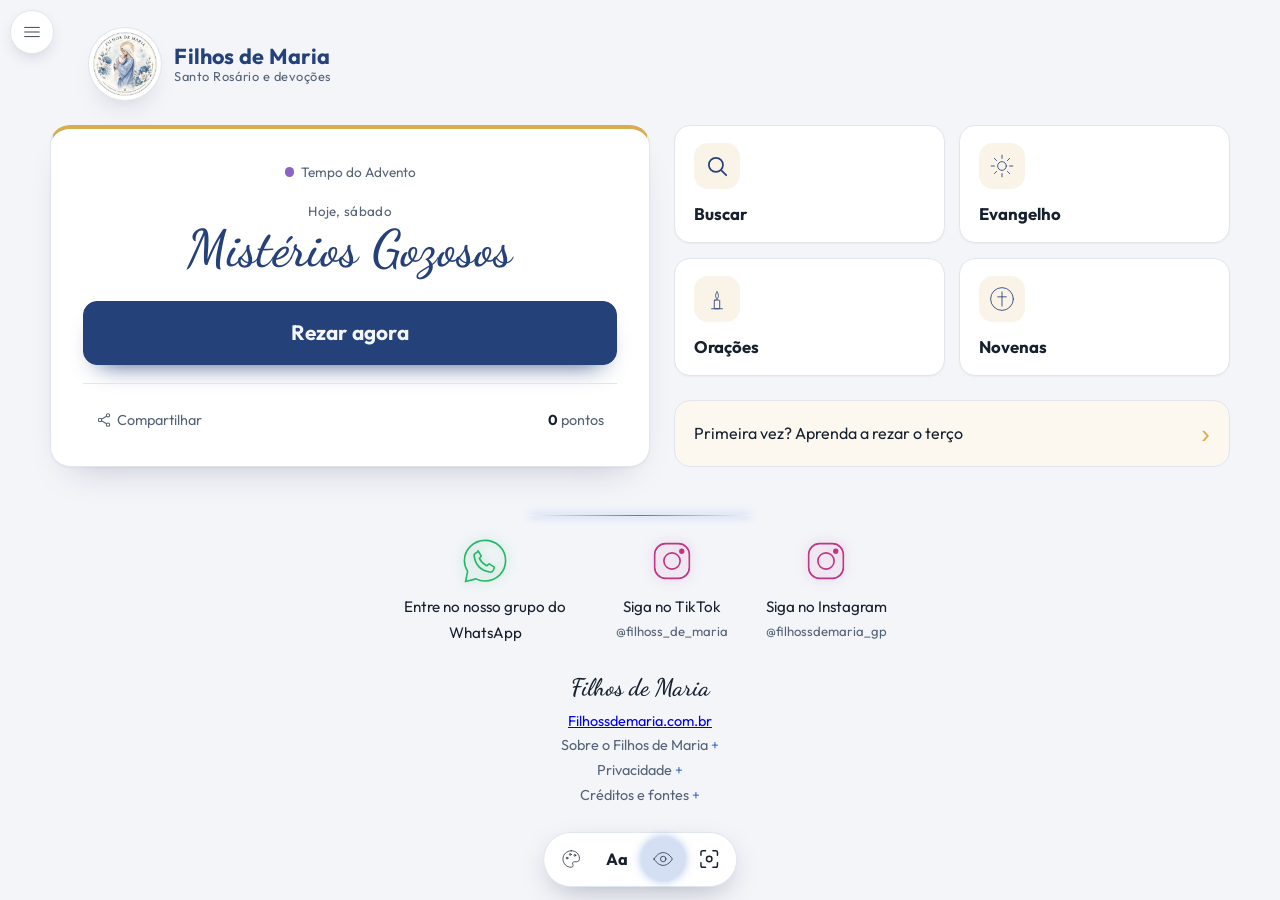
==== public/index.html @ cd0c9e73 "Update index.html" ====
<!DOCTYPE html>
<html lang="pt-BR">
<head>
<meta charset="utf-8">
<meta name="viewport" content="width=device-width, initial-scale=1">
<meta name="theme-color" content="#5ab4f0">
<link rel="manifest" href="manifest.json">
<link rel="apple-touch-icon" href="icon-180.png">
<script>(function(){try{var d=document.documentElement,t=localStorage.getItem('fm-t'),z=parseFloat(localStorage.getItem('fm-z')),validos=['claro','escuro','azul','roxo','rosa'];if(validos.indexOf(t)<0){t='claro';localStorage.setItem('fm-t',t)}d.dataset.tema=t;if(!isFinite(z)||z<.8||z>1.8)z=1;d.style.fontSize=(z*100)+'%';['fm-l','fm-x','fm-fundo','fm-custom-bg','fm-custom-text','fm-custom-bead'].forEach(function(k){localStorage.removeItem(k)});delete d.dataset.letra;delete d.dataset.texto;delete d.dataset.fundo;var hj=new Date().toDateString();if(localStorage.getItem('fm-i')===hj)d.dataset.intro='off';else localStorage.setItem('fm-i',hj)}catch(e){}})()</script>
<script>(function(){try{var f=localStorage.getItem('fm-fam');if(/^(elegante|classica|moderna|facil)$/.test(f))document.documentElement.dataset.fam=f}catch(e){}})();
</script>
<title>Filhos de Maria | Roteiro do Terço e do Santo Rosário</title>
<meta name="description" content="Roteiro para rezar o terço e o Santo Rosário passo a passo, com os mistérios do dia, orações católicas, novenas e exame de consciência.">
<meta name="robots" content="index,follow,max-image-preview:large,max-snippet:-1,max-video-preview:-1">
<link rel="canonical" href="https://www.filhossdemaria.com.br/">
<meta property="og:url" content="https://www.filhossdemaria.com.br/">
<meta property="og:title" content="Filhos de Maria | Roteiro do Terço e do Santo Rosário">
<meta property="og:type" content="website">
<meta property="og:site_name" content="Filhos de Maria">
<meta property="og:locale" content="pt_BR">
<meta property="og:description" content="Roteiro para rezar o terço e o Santo Rosário passo a passo, com os mistérios do dia, orações católicas, novenas e exame de consciência.">
<meta property="og:image" content="https://www.filhossdemaria.com.br/og.jpg">
<meta property="og:image:width" content="1200">
<meta property="og:image:height" content="630">
<meta name="twitter:card" content="summary_large_image">
<meta property="og:image:secure_url" content="https://www.filhossdemaria.com.br/og.jpg">
<meta property="og:image:type" content="image/jpeg">
<meta property="og:image:alt" content="Filhos de Maria: Nossa Senhora com o Menino Jesus nos braços, entre flores azuis">
<meta name="twitter:title" content="Filhos de Maria | Roteiro do Terço e do Santo Rosário">
<meta name="twitter:description" content="Roteiro para rezar o terço e o Santo Rosário passo a passo, com os mistérios do dia, orações católicas, novenas e exame de consciência.">
<meta name="twitter:image" content="https://www.filhossdemaria.com.br/og.jpg">
<link rel="icon" href="/favicon.ico" sizes="48x48">
<link rel="icon" type="image/png" href="/icon-192.png" sizes="192x192">
<link rel="preconnect" href="https://fonts.googleapis.com">
<link rel="preconnect" href="https://fonts.gstatic.com" crossorigin>
<link href="https://fonts.googleapis.com/css2?family=Dancing+Script:wght@500;600&display=swap" rel="stylesheet">
<style>
@font-face{font-family:"Outfit";font-style:normal;font-weight:300 400;font-display:swap;src:url([data-uri]) format("woff")}
@font-face{font-family:"Outfit";font-style:normal;font-weight:700;font-display:swap;src:url([data-uri]) format("woff")}
:root{--halo:rgba(74,112,145,.12);--bd:rgba(88,112,132,.28);--acc:#263949;--lnk:#315e7c;--barra:rgba(255,255,255,.94);color-scheme:light;--bg:#fff;--bg2:#f4f7f9;--ink:#17212b;--soft:#46545e;--line:#b7c4cc;--glow:#668ca8;--panel:rgba(255,255,255,.86);
--cursive:"Dancing Script Local","Dancing Script","Segoe Script","Brush Script MT",cursive;--sans:"Outfit","Segoe UI",Helvetica,Arial,sans-serif}
:root[data-tema=escuro]{--halo:rgba(106,145,190,.14);--bd:rgba(146,168,194,.3);--acc:#f1f4f8;--lnk:#b9d7f4;--barra:rgba(18,25,36,.96);color-scheme:dark;--bg:#121923;--bg2:#1a2533;--ink:#f4f6f8;--soft:#c3ccd6;--line:#465467;--glow:#91b6dc;--panel:rgba(29,40,55,.94)}
:root[data-tema=azul]{--halo:rgba(81,155,197,.16);--bd:rgba(88,145,176,.35);--acc:#194d69;--lnk:#1c5d82;--barra:rgba(232,245,252,.96);--bg:#eaf5fd;--bg2:#d6eaf5;--ink:#142936;--soft:#385160;--line:#a4c5d7;--glow:#4f9abb;--panel:rgba(255,255,255,.76)}
:root[data-tema=roxo]{--halo:rgba(143,111,180,.15);--bd:rgba(132,109,164,.32);--acc:#4c3a68;--lnk:#634991;--barra:rgba(245,240,251,.96);--bg:#f4effa;--bg2:#e9def4;--ink:#2b2335;--soft:#574c64;--line:#c1add7;--glow:#9273b6;--panel:rgba(255,255,255,.78)}
:root[data-tema=rosa]{--halo:rgba(199,111,137,.14);--bd:rgba(177,117,137,.32);--acc:#6d3d4d;--lnk:#88465d;--barra:rgba(255,242,246,.96);--bg:#fff1f4;--bg2:#f9e1e8;--ink:#35252b;--soft:#624a52;--line:#d9b2bd;--glow:#c6758d;--panel:rgba(255,255,255,.8)}
*{box-sizing:border-box;margin:0}
html{background:var(--bg);font-size:100%}
body{font-family:var(--sans);font-weight:300;font-size:1.05rem;line-height:1.75;color:var(--ink);min-height:100vh;padding:0 1.25rem 6rem;
background:radial-gradient(900px 420px at 50% -80px,var(--halo),transparent 70%),
linear-gradient(180deg,var(--bg),var(--bg2));background-attachment:fixed}
main,header,footer{max-width:760px;margin:0 auto}
header{text-align:center;padding:4.5rem 0 2.5rem}
.nome{display:block;width:min(100%,600px);height:auto;margin:0 auto;overflow:visible}
header h1{line-height:0}
.nome text{font-family:var(--cursive);font-weight:600;font-size:90px;text-anchor:middle}
.nome .f{fill:var(--ink);fill-opacity:0;stroke:#3aa6f2;stroke-width:1.3;stroke-dasharray:700;stroke-dashoffset:700;animation:cic 10s ease-in-out .4s infinite}
.nome .l{fill:none;stroke:#1b8fe0;stroke-width:1.8;stroke-dasharray:36 520;opacity:0;filter:drop-shadow(0 0 4px #5ab4f0);animation:cor 5s linear .4s infinite,vis 10s linear .4s infinite}
@keyframes cic{0%{stroke-dashoffset:700;fill-opacity:0;stroke-opacity:1}35%{stroke-dashoffset:0;fill-opacity:0;stroke-opacity:1}48%{stroke-dashoffset:0;fill-opacity:1;stroke-opacity:1}85%{stroke-dashoffset:0;fill-opacity:1;stroke-opacity:1}100%{stroke-dashoffset:0;fill-opacity:0;stroke-opacity:0}}
@keyframes cor{from{stroke-dashoffset:0}to{stroke-dashoffset:-556}}
@keyframes vis{0%,48%{opacity:0}55%,82%{opacity:1}88%,100%{opacity:0}}
header p{color:var(--soft);max-width:34rem;margin:.9rem auto 0}
.ic{display:block;width:46px;height:46px;margin:0 auto .5rem;fill:none;stroke:var(--glow);stroke-width:1.5;stroke-linecap:round;stroke-linejoin:round;filter:drop-shadow(0 0 5px rgba(90,180,240,.55))}
.logo{display:block;width:clamp(150px,46vw,210px);height:auto;margin:0 auto 1.2rem;border-radius:50%;box-shadow:0 0 0 1px rgba(143,196,232,.7),0 10px 40px rgba(90,180,240,.45)}
header::after,footer::before{content:"";display:block;width:220px;height:1px;background:linear-gradient(90deg,transparent,var(--glow),transparent);box-shadow:0 0 8px var(--glow)}
header::after{margin:1.8rem auto 0}
footer::before{margin:0 auto 1.2rem}
section::before,section::after{content:"";position:absolute;width:18px;height:18px;border:0 solid var(--glow)}
section::before{top:8px;left:8px;border-top-width:1px;border-left-width:1px}
section::after{bottom:8px;right:8px;border-bottom-width:1px;border-right-width:1px}
.guia{text-align:center;color:var(--soft);font-size:.98rem;margin-bottom:2.5rem}
section{background:var(--panel);backdrop-filter:blur(8px);-webkit-backdrop-filter:blur(8px);border:1px solid var(--bd);border-top:2px solid var(--glow);position:relative;border-radius:6px;box-shadow:0 0 40px color-mix(in srgb,var(--glow) 16%,transparent);padding:2.2rem 1.6rem 1rem;margin-bottom:2.6rem}
section>h2{font-family:var(--cursive);font-weight:600;font-size:clamp(2.2rem,7vw,3rem);text-align:center;line-height:1.2}
section>.dias{text-align:center;color:var(--soft);font-size:.95rem;margin-bottom:1.2rem}
article{--b:2.4rem;position:relative;display:grid;grid-template-columns:calc(var(--b) + .9rem) 1fr;padding:1.1rem 0}
article::before{content:"";position:absolute;left:calc(var(--b)/2);top:0;bottom:0;width:1px;background:linear-gradient(var(--line),color-mix(in srgb,var(--line) 35%,transparent))}
article>b{z-index:1;align-self:start;width:var(--b);height:var(--b);display:grid;place-items:center;margin-top:.1rem;border:1.5px solid var(--glow);border-radius:50%;background:var(--bg);box-shadow:0 0 10px color-mix(in srgb,var(--glow) 45%,transparent);font-family:var(--cursive);font-weight:600;font-size:1.2rem;line-height:1;color:var(--ink)}
article h3{font-family:var(--cursive);font-weight:600;font-size:1.7rem;line-height:1.25}
article small{display:block;color:var(--soft);font-size:.9rem;margin-bottom:.5rem}
article p{font-size:1rem}
article small.sub{font-family:var(--cursive);font-weight:500;font-size:1.25rem;color:var(--acc);margin:.2rem 0 0}
article i{font-family:var(--cursive);font-weight:500;font-style:normal;font-size:1.2rem;color:var(--acc)}
footer{text-align:center;color:var(--soft);font-size:.9rem;padding-top:1rem}
footer span{font-family:var(--cursive);font-weight:600;font-size:1.5rem;display:block;color:var(--ink)}
@media(max-width:480px){section{padding:1.8rem 1rem .6rem}article{--b:2.1rem}article>b{font-size:1.05rem}}
[hidden]{display:none}
.dica{margin-bottom:1rem}
.abas{display:grid;grid-template-columns:repeat(4,1fr);gap:.4rem;margin-bottom:1.4rem}
.abas button{position:relative;font:inherit;background:none;border:0;border-bottom:2px solid color-mix(in srgb,var(--line) 55%,transparent);padding:.5rem .3rem .6rem;color:var(--soft);cursor:pointer;text-align:center;line-height:1.2;transition:color .2s,border-color .2s,box-shadow .2s}
.abas button span{display:block;font-family:var(--cursive);font-weight:600;font-size:1.5rem}
.abas button small{display:block;font-size:.8rem}
.abas .ic{width:28px;height:28px;margin:0 auto .1rem;filter:none;opacity:.7}
.abas button:hover{color:var(--ink)}
.abas button[aria-selected=true]{color:var(--ink);border-bottom-color:var(--glow);box-shadow:0 8px 14px -10px var(--glow)}
.abas button[aria-selected=true] .ic{opacity:1;filter:drop-shadow(0 0 5px rgba(90,180,240,.55))}
.abas button:focus-visible{outline:2px solid var(--glow);outline-offset:2px}
.abas button[data-hoje]::after{content:"hoje";position:absolute;top:.1rem;right:.3rem;font-size:.72rem;color:var(--glow)}
article small a{display:inline-block;padding:.1rem 0;color:var(--lnk);text-decoration:underline dotted;text-underline-offset:3px;transition:color .2s}
article small a::after{content:" \2197";font-size:.85em}
article small a:hover{color:var(--ink);text-decoration-style:solid}
article small a:focus-visible{outline:2px solid var(--glow);outline-offset:2px;border-radius:2px}
@keyframes f{from{opacity:0}to{opacity:1}}
section[role=tabpanel]{animation:f .35s ease}
@media(max-width:560px){.abas{grid-template-columns:repeat(2,1fr)}}
@media(prefers-reduced-motion:reduce){section[role=tabpanel]{animation:none}}

#gozosos,#t-gozosos{--glow:#d9ad4f}
#luminosos,#t-luminosos{--glow:#f0c030}
#dolorosos,#t-dolorosos{--glow:#9a85cf}
#gloriosos,#t-gloriosos{--glow:#a8bdd4}
.hoje{text-align:center;margin:-.6rem 0 1.4rem}
.hoje a{font-family:var(--cursive);font-weight:600;font-size:1.55rem;line-height:1.4;color:var(--ink);text-decoration:none;border-bottom:1px solid var(--glow);box-shadow:0 8px 14px -10px var(--glow)}
.hoje a::after{content:" \2193"}
.hoje a:empty{display:none}
.abas{scroll-margin-top:1rem}
.cta{display:flex;flex-wrap:wrap;align-items:center;gap:.5rem .35rem;margin-top:.9rem;padding:.6rem .8rem;background:none;border:1px dashed var(--line);border-radius:1rem;color:var(--soft);font:inherit;font-size:.85rem;line-height:1.4;text-align:left;cursor:pointer}
.cta span{width:1rem;height:1rem;border-radius:50%;border:1.5px solid var(--glow);transition:background .2s,box-shadow .2s}
.cta span.on{background:var(--glow);box-shadow:0 0 8px var(--glow)}
.cta em{font-style:normal;flex-basis:100%}
.cta:focus-visible,.barra button:focus-visible{outline:2px solid var(--glow);outline-offset:2px}
.barra{position:fixed;left:50%;bottom:max(.8rem,env(safe-area-inset-bottom));transform:translateX(-50%);z-index:25;display:flex;gap:.25rem;padding:.3rem;border-radius:999px;background:var(--barra);backdrop-filter:blur(10px);-webkit-backdrop-filter:blur(10px);border:1px solid var(--bd);box-shadow:0 0 24px color-mix(in srgb,var(--glow) 32%,transparent);transition:transform .3s ease}
.barra.off{transform:translate(-50%,calc(100% + 1.5rem))}
.barra button{width:2.7rem;height:2.7rem;display:grid;place-items:center;border:0;border-radius:50%;background:none;color:var(--ink);font-family:var(--cursive);font-weight:600;font-size:1.3rem;line-height:1;cursor:pointer}
.barra button[hidden]{display:none}
.barra button[aria-pressed=true]{background:color-mix(in srgb,var(--glow) 24%,transparent);box-shadow:0 0 10px color-mix(in srgb,var(--glow) 50%,transparent)}
.barra svg{width:22px;height:22px;fill:none;stroke:currentColor;stroke-width:1.6;stroke-linecap:round;stroke-linejoin:round}
.painel-aparencia{position:fixed;left:50%;bottom:calc(4.6rem + env(safe-area-inset-bottom));transform:translateX(-50%);z-index:24;width:min(92vw,360px);max-height:min(72vh,560px);overflow:auto;padding:.9rem 1rem;background:var(--bg);color:var(--ink);border:1px solid var(--bd);border-radius:1rem;box-shadow:0 12px 36px rgba(0,0,0,.2)}
.painel-aparencia[hidden]{display:none}.apar-cab{display:flex;align-items:center;justify-content:space-between;gap:.6rem;margin-bottom:.7rem}.apar-cab strong{font-family:var(--cursive);font-size:1.2rem}.apar-cab button{width:2rem;height:2rem;border:1px solid var(--bd);border-radius:50%;background:none;color:var(--ink);font-size:1.1rem;cursor:pointer}
.apar-bloco{padding:.55rem 0;border-top:1px solid var(--bd)}.apar-titulo{display:block;margin-bottom:.35rem;font-size:.88rem;font-weight:600;color:var(--soft)}.apar-fonte{display:flex;align-items:center;gap:.5rem}.apar-fonte button{min-width:2.7rem;height:2.4rem;border:1px solid var(--bd);border-radius:.65rem;background:var(--panel);color:var(--ink);font:600 1rem var(--sans);cursor:pointer}.apar-fonte button:disabled{opacity:.45;cursor:default}.apar-fonte output{min-width:3.5rem;text-align:center;font-size:.88rem;font-variant-numeric:tabular-nums}
.temas-opcoes{display:grid;grid-template-columns:repeat(2,minmax(0,1fr));gap:.4rem}.tema-opcao{display:flex;align-items:center;gap:.45rem;min-height:2.45rem;padding:.35rem .5rem;border:1px solid var(--bd);border-radius:.65rem;background:var(--panel);color:var(--ink);font:inherit;font-size:.82rem;text-align:left;cursor:pointer}.tema-opcao[aria-pressed=true]{border-color:var(--glow);box-shadow:0 0 0 1px var(--glow)}.tema-opcao:focus-visible,.apar-cab button:focus-visible,.apar-fonte button:focus-visible{outline:2px solid var(--glow);outline-offset:2px}.tema-amostra{width:1.15rem;height:1.15rem;flex:0 0 1.15rem;border:1px solid rgba(80,90,100,.28);border-radius:50%}.tema-amostra.claro{background:#fff}.tema-amostra.escuro{background:#182230}.tema-amostra.azul{background:#dceefa}.tema-amostra.roxo{background:#eadff5}.tema-amostra.rosa{background:#f9e0e7}
.hoje{margin-bottom:.8rem}
.acoes{display:flex;justify-content:center;flex-wrap:wrap;gap:.4rem 1.6rem;margin:0 0 1.6rem;font-size:.95rem}
.acoes a{padding:.15rem 0;color:var(--lnk);text-decoration:underline dotted;text-underline-offset:3px}
textarea#int{width:100%;margin-top:.3rem;padding:.6rem .8rem;background:none;color:var(--ink);border:1px dashed var(--line);border-radius:.8rem;font:inherit;font-size:.95rem;line-height:1.5;resize:vertical}
textarea#int::placeholder{color:var(--soft)}
.ouvir{display:inline-flex;align-items:center;gap:.4rem;margin:.7rem .6rem 0 0;padding:.35rem .8rem;background:none;border:1px solid var(--line);border-radius:999px;color:var(--soft);font:inherit;font-size:.85rem;cursor:pointer}
.ouvir svg{width:16px;height:16px;fill:none;stroke:currentColor;stroke-width:1.6;stroke-linecap:round;stroke-linejoin:round}
.ouvir[aria-pressed=true]{color:var(--ink);border-color:var(--glow);box-shadow:0 0 10px color-mix(in srgb,var(--glow) 40%,transparent)}
.ouvir:focus-visible{outline:2px solid var(--glow);outline-offset:2px}
details{border-top:1px solid var(--bd);padding:.8rem 0}
details>summary{cursor:pointer;list-style:none;font-family:var(--cursive);font-weight:600;font-size:1.6rem;line-height:1.3}
details>summary::-webkit-details-marker{display:none}
details>summary::after{content:" +";color:var(--glow)}
details[open]>summary::after{content:" \2212"}
details p{margin-top:.6rem;font-size:1rem}
.lad{line-height:1.9}
.lem{display:flex;flex-wrap:wrap;justify-content:center;align-items:center;gap:.6rem 1rem;padding-bottom:1.2rem}
.lem label{color:var(--soft)}
.lem input{font:inherit;padding:.4rem .6rem;background:none;color:var(--ink);border:1px solid var(--line);border-radius:.6rem}
.lem a{padding:.45rem 1rem;border:1px solid var(--glow);border-radius:999px;color:var(--ink);text-decoration:none}
.barra{gap:2px}
.barra button{width:44px;height:44px;font-size:20px}
.mariana{text-align:center;margin:-.2rem 0 .8rem;color:var(--soft);font-size:.95rem}
.mariana:empty{display:none}
.continuar{text-align:center;margin:0 0 .8rem;font-size:.95rem}
.continuar a{color:var(--lnk);text-decoration:underline dotted;text-underline-offset:3px}
.termo{border-bottom:1px dotted var(--glow);cursor:help}
.termo:focus-visible{outline:2px solid var(--glow);outline-offset:2px;border-radius:2px}
#bolha{position:absolute;z-index:9;max-width:min(17rem,calc(100vw - 24px));padding:.55rem .8rem;background:var(--bg);color:var(--ink);border:1px solid var(--glow);border-radius:.7rem;font-size:.9rem;font-weight:400;line-height:1.5;box-shadow:0 6px 24px color-mix(in srgb,var(--glow) 35%,transparent)}
#bolha[hidden]{display:none}
.hl{animation:hl 2.4s ease}
@keyframes hl{0%,60%{box-shadow:0 0 0 2px var(--glow),0 0 24px var(--glow)}100%{box-shadow:none}}
details b{font-weight:400;color:var(--ink)}
.sr{position:absolute;width:1px;height:1px;overflow:hidden;clip:rect(0 0 0 0);white-space:nowrap}
.grupo{display:inline-flex;flex-direction:column;align-items:center;gap:.4rem;margin-bottom:1.4rem;color:var(--ink);text-decoration:none;font-size:.95rem}
.grupo svg{width:52px;height:52px;fill:none;stroke:#25b866;stroke-width:1.5;stroke-linecap:round;stroke-linejoin:round;filter:drop-shadow(0 0 6px rgba(37,184,102,.45));transition:transform .2s}
footer .grupo span{font-family:var(--sans);font-weight:400;font-size:.95rem;display:inline;color:var(--ink)}
.grupo:hover svg{transform:scale(1.07)}
.grupo:focus-visible{outline:2px solid var(--glow);outline-offset:4px;border-radius:.5rem}






:root[data-contas] .cta span{border-color:transparent;background:var(--conta);opacity:.38}
:root[data-contas] .cta span.on{opacity:1;box-shadow:0 1px 5px rgba(0,0,0,.28)}
#intro{position:fixed;inset:0;z-index:50;display:flex;flex-direction:column;align-items:center;justify-content:center;gap:.6rem;text-align:center;background:radial-gradient(900px 420px at 50% 20%,var(--halo),transparent 70%),linear-gradient(180deg,var(--bg),var(--bg2));animation:introSai .6s ease 2.1s forwards}
#intro img{width:150px;height:150px;border-radius:50%;box-shadow:0 10px 40px rgba(90,180,240,.45);animation:introIn 1s ease both}
#intro .in1{font-family:var(--cursive);font-weight:600;font-size:2.4rem;line-height:1.2;animation:introIn 1s ease .3s both}
#intro .in2{color:var(--soft);font-size:.95rem;animation:introIn 1s ease .6s both}
#intro .in3{display:block;width:min(60vw,220px);height:2px;margin-top:.4rem;background:linear-gradient(90deg,transparent,var(--glow),transparent);transform-origin:left;box-shadow:0 0 8px var(--glow);animation:carrega 2s ease both}
@keyframes introIn{from{opacity:0;transform:translateY(8px)}to{opacity:1;transform:none}}
@keyframes carrega{from{transform:scaleX(0)}to{transform:scaleX(1)}}
@keyframes introSai{to{opacity:0;visibility:hidden}}
#intro.fim{animation:none;opacity:0;visibility:hidden;transition:opacity .4s,visibility 0s .4s}
[data-intro=off] #intro{display:none}
.hb{position:fixed;top:max(10px,env(safe-area-inset-top));left:10px;z-index:6;width:44px;height:44px;display:grid;place-items:center;border:1px solid var(--bd);border-radius:50%;background:var(--barra);color:var(--ink);cursor:pointer;backdrop-filter:blur(10px);-webkit-backdrop-filter:blur(10px)}
.hb svg{width:22px;height:22px;fill:none;stroke:currentColor;stroke-width:1.8;stroke-linecap:round}
.hb:focus-visible,#menu button:focus-visible{outline:2px solid var(--glow);outline-offset:2px}
#fundo{position:fixed;inset:0;z-index:29;background:rgba(5,20,40,.45)}
#menu{position:fixed;top:0;bottom:0;left:0;z-index:30;width:min(88vw,380px);overflow:auto;padding:1rem 1.2rem 2rem;background:var(--bg);border-right:1px solid var(--glow);box-shadow:0 0 40px color-mix(in srgb,var(--glow) 35%,transparent);outline:none;animation:desliza .25s ease}
@keyframes desliza{from{transform:translateX(-100%)}to{transform:none}}
#menu[hidden],#fundo[hidden]{display:none}
.mh{display:flex;align-items:center;justify-content:space-between}
.mh h2{font-family:var(--cursive);font-weight:600;font-size:2rem}
.mh button{width:2.6rem;height:2.6rem;border:1px solid var(--bd);border-radius:50%;background:none;color:var(--ink);font-size:1.5rem;line-height:1;cursor:pointer}
#menu h3{font-family:var(--cursive);font-weight:600;font-size:1.6rem;margin:1.2rem 0 .3rem}
.nota{color:var(--soft);font-size:.85rem;line-height:1.5}
.nota a{color:var(--lnk)}
#nov{list-style:none;padding:0}
#nov li{padding:.7rem 0;border-top:1px solid var(--bd)}
#nov b{font-weight:400;color:var(--ink)}
#nov em{font-style:normal;margin-left:.5rem;padding:.05rem .5rem;border:1px solid var(--glow);border-radius:999px;font-size:.75rem;color:var(--ink)}
#nov .dt{color:var(--soft);font-size:.85rem}
#nov a{color:var(--lnk);font-size:.9rem}
#menu details p{font-size:.95rem}
.chip{display:inline-block;padding:.35rem .75rem;margin:.2rem .25rem .2rem 0;background:none;border:1px solid var(--line);border-radius:999px;color:var(--ink);font:inherit;font-size:.85rem;cursor:pointer}
.chip[aria-pressed=true]{border-color:var(--glow);background:color-mix(in srgb,var(--glow) 18%,transparent)}
.chip:disabled{opacity:.45;cursor:default}
.conta{display:flex;align-items:center;gap:.6rem;padding:.3rem 0}
.conta .nm{flex:1}
.amostra i{display:inline-block;width:14px;height:14px;margin-right:3px;border-radius:50%;border:1.5px solid var(--glow)}
.pts b{font-weight:400;font-size:1.2rem}
#aviso{position:fixed;left:50%;top:max(14px,env(safe-area-inset-top));transform:translateX(-50%);z-index:40;padding:.4rem 1rem;background:var(--bg);color:var(--ink);border:1px solid var(--glow);border-radius:999px;font-size:.9rem;box-shadow:0 0 18px color-mix(in srgb,var(--glow) 40%,transparent);opacity:0;pointer-events:none;transition:opacity .3s}
#aviso.on{opacity:1}












:root[data-forma] .cta span{border:0;background:var(--conta,var(--glow));opacity:.38;border-radius:0}
:root[data-forma] .cta span.on{opacity:1}
:root[data-forma=arredondada] .cta span{border-radius:30%}
:root[data-forma]:not([data-forma=arredondada]) .cta span{clip-path:var(--forma)}
:root[data-forma]:not([data-forma=arredondada]) .cta span.on{box-shadow:none}
.cores{display:grid;grid-template-columns:1fr 1fr;gap:.4rem}
.cor{display:flex;flex-direction:column;align-items:flex-start;gap:.2rem;padding:.4rem .5rem;border:1px solid var(--bd);border-radius:.6rem}
.cor .chip{margin:0}
article small.mini{font-family:var(--cursive);font-weight:500;font-size:1.05rem;line-height:1.4;color:var(--acc);margin:.15rem 0 0}
article small.mini:last-of-type{margin-bottom:.6rem}
.rec{border-top:0;padding:0}
.rec>summary{text-align:center;font-size:1.3rem;padding:.4rem 0 1rem}
.nome{width:min(100%,380px)}
article>div{position:relative}
article h3{padding-right:2.4rem}
article .ouvir{position:absolute;top:.15rem;right:0;margin:0;padding:.35rem;border-radius:50%}
article .ouvir span{position:absolute;width:1px;height:1px;overflow:hidden;clip:rect(0 0 0 0)}
.abas .ic{opacity:.85;stroke-width:1.8}
#gloriosos,#t-gloriosos{--glow:#8aa4c4}
.lk{font-size:.95rem;line-height:1.7;border-top:1px solid var(--bd);padding:.7rem 0}
.lk a{color:var(--lnk)}
details.ex{border-top:1px solid var(--bd)}
#menu .ex details{padding:.4rem 0}
#menu .ex details>summary{font-size:1.2rem}
.ex .rot{display:block;margin:.8rem 0 .1rem;color:var(--soft);font-size:.85rem}
.q{display:flex;gap:.5rem;align-items:flex-start;padding:.3rem 0;font-size:.92rem;line-height:1.45;cursor:pointer}
.q input{flex:none;width:1.1rem;height:1.1rem;margin-top:.2rem;accent-color:var(--glow)}
textarea#pec{width:100%;margin-top:.3rem;padding:.6rem .8rem;background:none;color:var(--ink);border:1px dashed var(--line);border-radius:.8rem;font:inherit;font-size:.95rem;line-height:1.5;resize:vertical}
.exb{display:flex;flex-wrap:wrap;gap:.2rem;margin:.6rem 0 1rem}
.atalhos{margin:.6rem 0 .2rem}
.mais{position:fixed;z-index:35;padding:.05rem .5rem;border:1px solid var(--glow);border-radius:999px;background:var(--bg);color:var(--ink);font-family:var(--sans);font-size:.8rem;pointer-events:none;animation:sobe 1s ease forwards}
@keyframes sobe{0%{opacity:0;transform:translateY(6px)}20%{opacity:1}100%{opacity:0;transform:translateY(-24px)}}
.tempo{text-align:center;margin:-.2rem 0 .8rem;color:var(--soft);font-size:.95rem}
.tempo i{display:inline-block;width:.6rem;height:.6rem;margin-right:.4rem;border-radius:50%}
#intro .nome{width:min(80vw,320px)}
#intro .nome .f{animation:escIntro 2.2s ease-in-out .2s forwards}
#intro .nome .l{display:none}
@keyframes escIntro{0%{stroke-dashoffset:700;fill-opacity:0}65%{stroke-dashoffset:0;fill-opacity:0}100%{stroke-dashoffset:0;fill-opacity:1}}
.ctf{display:flex;flex-wrap:wrap;gap:.4rem;margin:.3rem 0}
.ctf input{flex:1 1 8rem;min-width:0;padding:.45rem .7rem;background:none;color:var(--ink);border:1px solid var(--line);border-radius:.6rem;font:inherit;font-size:.9rem}
.senha{font-family:ui-monospace,Consolas,monospace;font-size:1.05rem;letter-spacing:.04em;padding:.5rem .7rem;margin:.3rem 0;border:1px dashed var(--glow);border-radius:.6rem;word-break:break-all;user-select:all}
#ct-dentro p{margin-bottom:.3rem}
textarea#bk{width:100%;margin-top:.3rem;padding:.6rem .8rem;background:none;color:var(--ink);border:1px dashed var(--line);border-radius:.8rem;font:inherit;font-size:.85rem;line-height:1.4;resize:vertical;word-break:break-all}
footer details.priv{border:0;padding:.2rem 0;text-align:left}
footer details.priv>summary{font-family:var(--sans);font-size:.9rem;font-weight:400;color:var(--soft);text-align:center}
footer details.priv p{font-size:.82rem;color:var(--soft);line-height:1.5}
@media print{#intro,.hb,#fundo,#menu,.barra,#aviso,.abas,.dica,.cta,.ouvir,.acoes,.continuar,.mariana,.hoje,.tempo,.logo,.ic,footer .grupo,.mais{display:none!important}
html,body{background:#fff!important}
body{padding:0!important;color:#000!important}
*{color:#000!important;text-shadow:none!important}
section{background:none!important;box-shadow:none!important;border:0!important;backdrop-filter:none!important;margin-bottom:1rem!important}
section::before,section::after,article::before,header::after,footer::before{display:none!important}
article>b{box-shadow:none!important;background:#fff!important;border-color:#000!important}}


.menu-categorias{display:grid;grid-template-columns:1fr 1fr;gap:.55rem;margin:.8rem 0 1rem}.menu-categoria{padding:.65rem;border:1px solid var(--bd);border-radius:.75rem;background:var(--panel)}.menu-categoria strong{display:block;color:var(--acc);font-size:.82rem;letter-spacing:.04em;margin-bottom:.25rem}.menu-categoria .chip{display:block;width:100%;text-align:left;margin:.2rem 0}.menu-conta{padding:.65rem 0;border-bottom:1px solid var(--bd);margin-bottom:.75rem}#menu h3{scroll-margin-top:1rem}
#nov-todas-box{margin:.7rem 0 1rem;border:1px solid var(--bd);border-radius:.7rem;padding:.55rem .7rem}#nov-todas-box>summary{font-weight:600;color:var(--acc);cursor:pointer}#nov-busca{width:100%;margin:.55rem 0;padding:.55rem .7rem;border:1px solid var(--line);border-radius:.6rem;background:var(--bg);color:var(--ink);font:inherit;font-size:.92rem}#nov-todas{list-style:none;padding:0;margin:0}#nov-todas li{padding:.45rem 0;border-bottom:1px solid var(--bd);line-height:1.45}#nov-todas li a{color:var(--lnk);font-weight:600}#nov-todas li small{display:block;color:var(--soft);font-size:.78rem}
.vs-card{display:grid;gap:.3rem;padding:.75rem;margin:.55rem 0;border:1px solid var(--bd);border-radius:.75rem;background:var(--panel)}.vs-card a{justify-self:start}#menu .lk{display:none}




 
.cta span,:root[data-forma] .cta span{background:var(--cor-conta,var(--conta,var(--glow)))}.cta span.on,:root[data-forma] .cta span.on{background:var(--cor-conta,var(--conta,var(--glow)))}
:root[data-modo=desktop] body{padding:0 1.6vw 5.5rem;background-image:none!important;background-attachment:initial}:root[data-modo=desktop] main{max-width:none;width:100%}:root[data-modo=desktop] main>section{width:100%;max-width:none;margin:0 auto 1rem;border-radius:0;background:var(--panel);box-shadow:none}:root[data-modo=desktop] main>section[role=tabpanel] article{max-width:1500px;margin-left:auto;margin-right:auto}:root[data-modo=desktop] header,:root[data-modo=desktop] footer{max-width:100%}:root[data-modo=desktop] header{padding-top:2rem}:root[data-modo=desktop] section::before,:root[data-modo=desktop] section::after{display:none}#barra #desk{font-size:1rem}
 .recursos-voz{max-width:760px;margin:0 auto 1.3rem}.recursos-voz>details{padding:.7rem .9rem;border:1px solid var(--bd);border-radius:.8rem;background:var(--panel);margin:.5rem 0}.recursos-voz summary{cursor:pointer;color:var(--acc);font-weight:600}#pergunta-resposta{font-size:.9rem;color:var(--soft);margin:.4rem 0}.explicacao-curta{border-top:1px solid var(--bd);margin-top:.6rem;padding:.35rem 0}.explicacao-curta>summary{cursor:pointer;color:var(--acc);font-size:.9rem}
:root[data-foco="1"] body{background:var(--bg)!important;background-image:none!important;background-attachment:initial;padding-top:1rem}
:root[data-foco="1"] header,:root[data-foco="1"] footer,:root[data-foco="1"] .acoes,:root[data-foco="1"] .hoje,:root[data-foco="1"] .guia,:root[data-foco="1"] .continuar,:root[data-foco="1"] .hb,:root[data-foco="1"] #menu,:root[data-foco="1"] #fundo{display:none!important}
:root[data-foco="1"] main{max-width:920px}:root[data-foco="1"] main>section{box-shadow:none;backdrop-filter:none;-webkit-backdrop-filter:none;margin-bottom:.8rem}
:root[data-foco="1"] #barra button:not(#foco):not(#tl){display:none!important}:root[data-foco="1"] #painel-aparencia{display:none!important}
.foco-aviso{position:fixed;top:max(.7rem,env(safe-area-inset-top));left:50%;transform:translateX(-50%);z-index:60;width:min(92vw,34rem);padding:.65rem .85rem;border:1px solid var(--line);border-radius:.75rem;background:var(--bg);color:var(--ink);box-shadow:0 6px 24px rgba(0,0,0,.18);font-size:.86rem;line-height:1.4;text-align:center}
#acesso{position:fixed;inset:0;z-index:1000;display:grid;place-items:center;padding:1rem;background:rgba(8,20,32,.72);backdrop-filter:blur(7px);-webkit-backdrop-filter:blur(7px)}#acesso[hidden]{display:none}.acesso-caixa{width:min(100%,34rem);max-height:min(90vh,54rem);overflow:auto;padding:1.4rem;border:1px solid var(--bd);border-top:3px solid var(--glow);border-radius:1rem;background:var(--bg);color:var(--ink);box-shadow:0 18px 70px rgba(0,0,0,.35)}.acesso-caixa h2,.acesso-caixa h3{text-align:center;margin:.2rem 0 .5rem}.acesso-caixa>p,.acesso-caixa #acesso-inicio>p{text-align:center;color:var(--soft)}.acesso-opcoes{display:grid;gap:.5rem;margin:1rem 0}.acesso-opcoes .chip{width:100%;padding:.65rem;text-align:center}#acesso-form{border-top:1px solid var(--bd);margin-top:.8rem;padding-top:.7rem}#acesso-form .ctf{margin:.6rem 0}#acesso-form [hidden]{display:none}#acesso-voltar{margin:.5rem 0}
@media(max-width:520px){.menu-categorias{grid-template-columns:1fr 1fr}.acesso-caixa{padding:1rem}}@media(prefers-reduced-motion:reduce){#acesso{backdrop-filter:none}}


.menu-grupo{margin:.65rem 0;border:1px solid var(--bd);border-radius:.8rem;background:var(--panel);overflow:hidden}.menu-grupo>summary{padding:.8rem .95rem;font-weight:700;letter-spacing:.06em;color:var(--acc);cursor:pointer;list-style:none}.menu-grupo>summary::-webkit-details-marker{display:none}.menu-grupo>summary::after{content:"＋";float:right}.menu-grupo[open]>summary::after{content:"−"}.menu-grupo[open]>:not(summary){margin-left:.8rem;margin-right:.8rem}.menu-grupo[open]>h3:first-of-type{margin-top:.55rem}.menu-grupo #nov-todas{margin-bottom:.55rem}.latim-oracao{margin:.3rem 0 .7rem;padding:.35rem .55rem;border-left:2px solid var(--glow);color:var(--soft);font-size:.88rem}.latim-oracao>summary{cursor:pointer;color:var(--acc);font-weight:600}.latim-oracao p{margin:.4rem 0}

:root[data-contas] .cta span,:root[data-forma] .cta span,.cta span{opacity:.22!important}
:root[data-contas] .cta span.on,:root[data-forma] .cta span.on,.cta span.on{opacity:1!important}
#menu{font-size:.9rem}
#menu .mh h2{font-size:1.45rem}
#menu h3{font-size:1.18rem}
#menu details>summary{font-size:1rem}
#menu .menu-grupo>summary{font-size:.84rem;padding:.65rem .8rem;letter-spacing:.025em}
#menu .nota,#menu .menu-grupo p,#menu details p{font-size:.84rem}
.latim-oracao{font-size:.78rem;padding:.25rem .45rem;margin:.2rem 0 .55rem}
.latim-oracao>summary{font-size:.68rem!important;font-family:var(--sans);font-weight:500;letter-spacing:0}
.latim-oracao p{font-size:.86rem}
.controles-conta{display:flex;align-items:center;gap:.16rem;margin-top:.85rem}
.controles-conta .cta{flex:1;min-width:0;margin-top:0}
.conta-seta{flex:0 0 1.15rem;width:1.15rem;height:1.35rem;padding:0;border:0;border-radius:50%;background:none;color:var(--soft);font-size:.8rem;line-height:1;cursor:pointer;opacity:.8}
.conta-seta:hover{color:var(--acc);opacity:1}
.conta-seta:focus-visible{outline:2px solid var(--glow);outline-offset:2px}
.cta span{opacity:.25;background:var(--cor-conta,var(--conta,var(--glow)))}
.cta span.on{opacity:1}
.texturas{display:flex;flex-wrap:wrap;gap:.25rem}
.textura-op{display:inline-flex;align-items:center;gap:.3rem}
.textura-amostra{display:inline-block;width:.9rem;height:.9rem;border-radius:50%;background:var(--conta-base,var(--glow));border:1px solid var(--bd);vertical-align:middle}
:root[data-textura=perolada] .cta span{background-color:var(--cor-conta,var(--conta-base,var(--glow)))!important;background-image:radial-gradient(circle at 30% 24%,rgba(255,255,255,.95),transparent 42%),radial-gradient(circle at 50% 50%,var(--cor-conta,var(--conta-base,var(--glow))),var(--cor-conta,var(--conta-base,var(--glow))))!important}
:root[data-textura=listrada] .cta span{background-color:var(--cor-conta,var(--conta-base,var(--glow)))!important;background-image:repeating-linear-gradient(135deg,rgba(255,255,255,.62) 0 1px,transparent 1px 4px),radial-gradient(circle,var(--cor-conta,var(--conta-base,var(--glow))),var(--cor-conta,var(--conta-base,var(--glow))))!important}
:root[data-textura=pontilhada] .cta span{background-color:var(--cor-conta,var(--conta-base,var(--glow)))!important;background-image:radial-gradient(rgba(255,255,255,.8) 1px,transparent 1.4px),radial-gradient(circle,var(--cor-conta,var(--conta-base,var(--glow))),var(--cor-conta,var(--conta-base,var(--glow))))!important;background-size:4px 4px,100% 100%!important}
:root[data-textura=marmorizada] .cta span{background-color:var(--cor-conta,var(--conta-base,var(--glow)))!important;background-image:repeating-radial-gradient(ellipse at 35% 40%,transparent 0 2px,rgba(255,255,255,.52) 2.5px 3px,transparent 3.5px 6px),radial-gradient(circle,var(--cor-conta,var(--conta-base,var(--glow))),var(--cor-conta,var(--conta-base,var(--glow))))!important}
:root[data-textura=brilhante] .cta span{background-color:var(--cor-conta,var(--conta-base,var(--glow)))!important;background-image:radial-gradient(circle at 25% 28%,#fff 0 1px,transparent 1.7px),radial-gradient(circle at 72% 62%,rgba(255,255,255,.9) 0 1px,transparent 1.7px),radial-gradient(circle,var(--cor-conta,var(--conta-base,var(--glow))),var(--cor-conta,var(--conta-base,var(--glow))))!important}
:root[data-textura=trancada] .cta span{background-color:var(--cor-conta,var(--conta-base,var(--glow)))!important;background-image:repeating-linear-gradient(45deg,transparent 0 2px,rgba(255,255,255,.55) 2px 3px,transparent 3px 5px),repeating-linear-gradient(-45deg,transparent 0 2px,rgba(0,0,0,.18) 2px 3px,transparent 3px 5px),radial-gradient(circle,var(--cor-conta,var(--conta-base,var(--glow))),var(--cor-conta,var(--conta-base,var(--glow))))!important}
.textura-perolada{background-image:radial-gradient(circle at 30% 24%,white,transparent 45%),radial-gradient(circle,var(--glow),var(--glow))}.textura-listrada{background-image:repeating-linear-gradient(135deg,white 0 1px,transparent 1px 4px),radial-gradient(circle,var(--glow),var(--glow))}.textura-pontilhada{background-image:radial-gradient(white 1px,transparent 1.4px),radial-gradient(circle,var(--glow),var(--glow));background-size:4px 4px,100% 100%}.textura-marmorizada{background-image:repeating-radial-gradient(ellipse,transparent 0 2px,white 2.5px 3px,transparent 3.5px 6px),radial-gradient(circle,var(--glow),var(--glow))}.textura-brilhante{background-image:radial-gradient(circle at 25% 28%,white 0 1px,transparent 1.7px),radial-gradient(circle at 72% 62%,white 0 1px,transparent 1.7px),radial-gradient(circle,var(--glow),var(--glow))}.textura-trancada{background-image:repeating-linear-gradient(45deg,transparent 0 2px,white 2px 3px,transparent 3px 5px),repeating-linear-gradient(-45deg,transparent 0 2px,#777 2px 3px,transparent 3px 5px),radial-gradient(circle,var(--glow),var(--glow))}
</style>
<style>
.cta span:not(.on){background:transparent!important;background-color:transparent!important;background-image:none!important;box-shadow:none!important;opacity:1!important;border:1px solid var(--line)!important}
.cta span.on{opacity:1!important}
.ouvir{position:static!important;top:auto!important;right:auto!important;margin:.65rem .5rem 0 0!important;padding:.4rem .75rem!important;border-radius:999px!important}
.ouvir span{position:static!important;width:auto!important;height:auto!important;overflow:visible!important;clip:auto!important;white-space:nowrap}





.menu-shop{margin-top:.7rem;border-top:1px solid var(--bd);padding-top:.5rem}.menu-shop>summary{font-weight:600;color:var(--acc);cursor:pointer}.menu-shop #loja{margin:.45rem 0}.device-icons{display:flex;align-items:center;justify-content:center;gap:2px}.device-icons svg{width:16px;height:16px;fill:none;stroke:currentColor;stroke-width:1.8;stroke-linecap:round;stroke-linejoin:round}


@font-face{font-family:"Dancing Script Local";font-style:normal;font-weight:500;font-display:swap;src:local("Dancing Script Medium"),local("DancingScript-Medium")}
@font-face{font-family:"Dancing Script Local";font-style:normal;font-weight:600;font-display:swap;src:local("Dancing Script SemiBold"),local("DancingScript-SemiBold")}
.inicio{max-width:420px;margin:0 auto 2rem;padding-top:.4rem}
.inicio[data-set=gozosos]{--glow:#d9ad4f}.inicio[data-set=luminosos]{--glow:#f0c030}.inicio[data-set=dolorosos]{--glow:#9a85cf}.inicio[data-set=gloriosos]{--glow:#a8bdd4}
.ini-meta{display:flex;flex-wrap:wrap;justify-content:center;gap:0 .9rem;margin-bottom:1.1rem;font-size:.85rem}
.ini-meta .tempo,.ini-meta .mariana{margin:0;font-size:inherit}
.ini-card .hoje{margin:0 0 1.5rem;text-align:center}
.ini-card .hoje a{display:block;border:0;box-shadow:none;text-decoration:none;font-family:var(--sans);font-weight:400;font-size:.92rem;line-height:1.3;color:var(--soft)}
.ini-card .hoje a::after{content:none}
.ini-card .hoje a:focus-visible{outline:2px solid var(--glow);outline-offset:3px;border-radius:.4rem}
.ini-set{display:block;font-family:var(--cursive);font-weight:600;font-size:2.4rem;line-height:1.15;color:var(--ink)}
.ini-btn{display:flex;flex-direction:column;align-items:center;justify-content:center;width:100%;min-height:3.8rem;padding:.6rem 1rem;border-radius:1rem;font:inherit;line-height:1.2;text-align:center;cursor:pointer;-webkit-tap-highlight-color:transparent}
.ini-btn[hidden]{display:none}
.ini-btn>span{font-family:var(--cursive);font-weight:600;font-size:1.8rem;line-height:1.15}
.ini-btn>small{font-size:.82rem;font-weight:400}
.ini-btn:focus-visible,.ini-pts:focus-visible,.ini-tile:focus-visible,.ini-voltar:focus-visible{outline:2px solid var(--glow);outline-offset:3px}
.ini-primario{background:var(--acc);color:var(--bg);border:1px solid var(--acc)}
.ini-primario:active{transform:scale(.99)}
.ini-sec{margin-top:.6rem;background:none;color:var(--ink);border:1.5px solid var(--glow);min-height:3.3rem}
.ini-sec>span{font-size:1.45rem}
.ini-sec>small{color:var(--soft)}
.ini-prog{display:flex;align-items:center;justify-content:space-between;gap:.6rem;margin-top:1.2rem}
.ini-pts{min-height:44px;padding:.4rem .8rem;background:none;border:0;color:var(--soft);font:inherit;font-size:.9rem;cursor:pointer}
.ini-pts>b{font-weight:600;color:var(--ink)}
.ini-atalhos{display:flex;justify-content:space-between;gap:.3rem;margin-top:1.4rem;padding-top:1rem;border-top:1px solid var(--bd)}
.ini-tile{flex:1;min-width:0;min-height:56px;display:flex;flex-direction:column;align-items:center;gap:.25rem;padding:.35rem .1rem;background:none;border:0;color:var(--soft);font:inherit;font-size:.8rem;line-height:1.2;text-align:center;text-decoration:none;cursor:pointer;-webkit-tap-highlight-color:transparent}
.ini-tile svg{width:24px;height:24px;fill:none;stroke:var(--acc);stroke-width:1.6;stroke-linecap:round;stroke-linejoin:round}
.ini-voltar{display:none;scroll-margin-top:4.2rem;margin:0 0 1rem;min-height:44px;padding:.5rem 0;background:none;border:0;color:var(--soft);font:inherit;font-size:.95rem;cursor:pointer}
:root[data-reza] .ini-voltar{display:block}
:root[data-reza] .inicio{display:none}
:root:not([data-reza]):not([data-foco="1"]) main>#iniciais,
:root:not([data-reza]):not([data-foco="1"]) main>.dica,
:root:not([data-reza]):not([data-foco="1"]) main>.abas,
:root:not([data-reza]):not([data-foco="1"]) main>section[role=tabpanel],
:root:not([data-reza]):not([data-foco="1"]) main>#finais,
:root:not([data-reza]) header p{display:none}
.inicio~.guia:empty{margin-bottom:0}
@media(max-width:560px){header{padding:2.2rem 0 1.3rem}.logo{width:clamp(110px,34vw,140px);margin-bottom:.8rem}header p{margin-top:.5rem;font-size:.95rem}header::after{margin-top:1.2rem}}
@media print{.inicio,.ini-voltar{display:none!important}
:root:not([data-reza]) main>#iniciais,:root:not([data-reza]) main>#finais,:root:not([data-reza]) main>section[role=tabpanel]:not([hidden]){display:block!important}}
:root[data-foco="1"] .inicio,:root[data-foco="1"] .ini-voltar{display:none!important}
.contador{display:flex;align-items:center;justify-content:center;gap:.35rem;margin:1.2rem 0 0;font-size:.82rem;color:var(--soft);opacity:.8}
.contador[hidden]{display:none}
.contador svg{width:16px;height:16px;fill:none;stroke:currentColor;stroke-width:1.6;stroke-linecap:round;stroke-linejoin:round}
.contador b{font-weight:500;font-variant-numeric:tabular-nums}
:root[data-foco="1"] .contador{display:none!important}
@media print{.contador{display:none!important}}
.barra .aa{font-family:var(--sans);font-weight:600;font-size:1.02rem;line-height:1;color:inherit}
.ct-ver{display:flex;align-items:center;gap:.4rem;width:100%;margin:.15rem 0 .35rem;font-size:.9rem;color:var(--soft)}
.ini-ic16{width:16px;height:16px;fill:none;stroke:currentColor;stroke-width:1.6;stroke-linecap:round;stroke-linejoin:round;vertical-align:-3px;margin-right:.3rem}
.ini-ajuda{margin:1rem 0 0;text-align:center}
.ini-ajuda button{background:none;border:0;padding:.5rem;min-height:44px;font:inherit;font-size:.88rem;color:var(--soft);text-decoration:underline;text-decoration-style:dotted;text-underline-offset:3px;cursor:pointer}
.ini-novs{margin-top:.7rem;text-align:center}
.ini-novs a{display:block;padding:.3rem 0;font-size:.88rem;line-height:1.35;color:var(--soft);text-decoration:none}
.ini-novs a b{font-weight:600;color:var(--ink)}
.ini-share-m{display:block;margin-top:.5rem;min-height:36px;padding:.3rem 0;background:none;border:0;font:inherit;font-size:.85rem;color:var(--soft);text-decoration:underline;text-decoration-style:dotted;text-underline-offset:3px;cursor:pointer}
.fm-sobre{position:fixed;inset:0;z-index:80;display:flex;align-items:flex-start;justify-content:center;padding:max(env(safe-area-inset-top),.8rem) .8rem .8rem;background:rgba(10,18,30,.55);overflow:auto;-webkit-overflow-scrolling:touch}
.fm-sobre[hidden]{display:none}
.fm-caixa{width:100%;max-width:540px;margin-top:.4rem;padding:1rem;background:var(--bg);color:var(--ink);border:1px solid var(--bd);border-radius:1rem;box-shadow:0 24px 60px -24px rgba(0,0,0,.55)}
.fm-cab{display:flex;gap:.5rem;align-items:center}
.fm-cab input{flex:1;min-width:0;min-height:46px;padding:.5rem .8rem;font:inherit;font-size:1rem;color:var(--ink);background:var(--panel);border:1px solid var(--bd);border-radius:.8rem}
.fm-cab button,.tut-fechar{min-width:44px;min-height:44px;background:none;border:0;font:inherit;font-size:1.6rem;line-height:1;color:var(--soft);cursor:pointer}
.busca-lista{list-style:none;margin:.4rem 0 0;padding:0}
.busca-lista li{border-bottom:1px solid var(--bd)}
.busca-item{display:flex;flex-direction:column;align-items:flex-start;width:100%;padding:.7rem 0;background:none;border:0;font:inherit;color:var(--ink);text-align:left;text-decoration:none;cursor:pointer}
.busca-item b{font-weight:600;font-size:1rem}
.busca-item small{font-size:.8rem;color:var(--soft)}
.busca-txt{padding:0 0 .8rem;font-size:.95rem;line-height:1.6;color:var(--ink)}
.busca-txt p{margin:.4rem 0}
.tut-passo{margin:0;font-size:.82rem;color:var(--soft)}
.fm-caixa h2{margin:.2rem 0 .6rem;font-family:var(--cursive);font-weight:600;font-size:1.9rem;line-height:1.15}
.tut-c{min-height:9.5rem;font-size:1rem;line-height:1.6}
.tut-c p{margin:.4rem 0}
.tut-nav{display:flex;align-items:center;justify-content:space-between;gap:.6rem;margin-top:1rem}
#tut-dots{display:flex;gap:.35rem}
#tut-dots i{width:.5rem;height:.5rem;border-radius:50%;background:var(--bd)}
#tut-dots i.on{background:var(--acc)}
.tut-fechar{display:block;margin:.4rem auto 0;font-size:.9rem}
.nov-ctl{margin-top:.35rem;font-size:.85rem;color:var(--soft)}
.nov-ctl button{min-height:36px;padding:.25rem .8rem;margin:.15rem .35rem .15rem 0;font:inherit;font-size:.85rem;color:var(--ink);background:none;border:1px solid var(--bd);border-radius:999px;cursor:pointer}
.nov-ctl input[type=date]{min-height:36px;margin:.15rem .35rem .15rem 0;padding:.2rem .5rem;font:inherit;font-size:.9rem;color:var(--ink);background:var(--panel);border:1px solid var(--bd);border-radius:.6rem}
.nov-dia{display:inline-block;margin-right:.4rem;padding:.1rem .6rem;font-weight:600;color:var(--bg);background:var(--acc);border-radius:999px}
@media print{.fm-sobre,.ini-ajuda,.ini-share-m{display:none!important}}
:root{--halo:transparent;--bg:#F3F5F9;--bg2:#F3F5F9;--panel:#FFFFFF;--ink:#17202E;--soft:#556377;--bd:#E0E5EE;--line:#CBD3E0;--acc:#25417A;--lnk:#2D5AB0;--glow:#4C79CF;--barra:rgba(255,255,255,.97)}
:root[data-tema=escuro]{--bg:#0D1422;--bg2:#0D1422;--panel:#161F36;--ink:#EBF0FA;--soft:#9EACC5;--bd:#27334F;--line:#36476C;--acc:#9CBAFF;--lnk:#9CBAFF;--glow:#6B97F0;--barra:rgba(22,31,54,.97)}
:root[data-tema=azul]{--bg:#EAF3FA;--bg2:#EAF3FA;--panel:#FFFFFF;--ink:#122638;--soft:#4A6074;--bd:#D2E3EF;--line:#B7D0E2;--acc:#14507A;--lnk:#1B6496;--glow:#3C93C4;--barra:rgba(255,255,255,.97)}
:root[data-tema=roxo]{--bg:#F2EFFA;--bg2:#F2EFFA;--panel:#FFFFFF;--ink:#251F36;--soft:#5E5775;--bd:#E1DAF1;--line:#CFC5E6;--acc:#4A3A8C;--lnk:#5B47A6;--glow:#8468C9;--barra:rgba(255,255,255,.97)}
:root[data-tema=rosa]{--bg:#FBF0F3;--bg2:#FBF0F3;--panel:#FFFFFF;--ink:#33202A;--soft:#6A5058;--bd:#F0D8E0;--line:#E4BFCB;--acc:#8A2F55;--lnk:#A23B66;--glow:#CB6B8D;--barra:rgba(255,255,255,.97)}
html,body{background:var(--bg)!important;background-image:none!important}
body{line-height:1.7;font-weight:400}
header{padding:3.4rem 0 1.6rem}
header::after{display:none}
.logo{box-shadow:0 0 0 4px var(--panel),0 0 0 5px var(--bd),0 14px 30px -14px rgba(20,30,50,.35)}
section{background:var(--panel);backdrop-filter:none;-webkit-backdrop-filter:none;border:1px solid var(--bd);border-top:1px solid var(--bd);border-radius:18px;box-shadow:0 1px 2px rgba(20,30,60,.04),0 14px 30px -18px rgba(20,30,60,.18)}
section::before,section::after{display:none}
.hb{background:var(--panel);border:1px solid var(--bd);box-shadow:0 6px 18px -8px rgba(20,30,60,.3);backdrop-filter:none}
.barra{background:var(--panel);box-shadow:0 10px 30px -10px rgba(20,30,60,.35);backdrop-filter:none}
.inicio{max-width:460px}
.ini-card{padding:1.5rem 1.25rem 1.2rem;background:var(--panel);border:1px solid var(--bd);border-top:4px solid var(--glow);border-radius:20px;box-shadow:0 1px 2px rgba(20,30,60,.04),0 18px 36px -22px rgba(20,30,60,.28)}
.ini-meta{font-size:.85rem;margin-bottom:1rem}
.ini-card .hoje a{font-size:.9rem;font-weight:500;color:var(--soft);letter-spacing:.02em}
.ini-set{font-size:2.5rem;line-height:1.1;color:var(--acc)}
.ini-btn{border-radius:14px;min-height:3.6rem}
.ini-btn>span{font-family:var(--sans);font-weight:600;font-size:1.2rem;letter-spacing:.01em}
.ini-primario{background:var(--acc);border-color:var(--acc);box-shadow:0 14px 26px -16px var(--acc);transition:transform .15s,filter .15s}
.ini-primario:hover{filter:brightness(1.1)}
.ini-sec{border:1.5px solid var(--bd);background:transparent;min-height:3.4rem}
.ini-sec>span{font-size:1.05rem}
.ini-prog{margin-top:1.1rem;padding-top:.9rem;border-top:1px solid var(--bd)}
.ini-tile{background:var(--panel);border:1px solid var(--bd);border-radius:16px;min-height:5rem;padding:.75rem .3rem;box-shadow:0 1px 2px rgba(20,30,60,.04);transition:transform .15s,border-color .15s,box-shadow .15s}
.ini-tile:hover{transform:translateY(-2px);border-color:var(--glow);box-shadow:0 12px 24px -16px rgba(20,30,60,.35)}
.ini-tile svg{box-sizing:content-box;width:22px;height:22px;padding:8px;border-radius:12px;background:color-mix(in srgb,var(--glow) 13%,transparent);stroke:var(--acc)}
.ini-atalhos{display:grid;grid-template-columns:repeat(auto-fit,minmax(4.3rem,1fr));gap:.5rem;margin-top:.9rem;padding-top:0;border-top:0}
.ini-tile span,.ini-set,.ini-prog button{overflow-wrap:anywhere}
.ini-tile{font-size:.78rem;font-weight:500;color:var(--ink)}
.ini-ajuda button{color:var(--lnk)}
.ini-voltar{display:none;align-items:center;gap:.3rem;min-height:42px;padding:.45rem 1rem;margin-bottom:1rem;background:var(--panel);border:1px solid var(--bd);border-radius:999px;font-weight:500;color:var(--ink)}
:root[data-reza] .ini-voltar{display:inline-flex}
.contador{margin-top:1.6rem}
@media (min-width:900px){
body{padding:0 2rem 5.5rem!important}
header{max-width:1180px;margin:0 auto;padding:1.1rem 0 .8rem 3.8rem;display:flex;align-items:center;gap:1.1rem;text-align:left}
header .logo{width:64px;margin:0}
header .nome{width:220px;margin:0}
header p{display:none!important}
.inicio{max-width:1180px;margin-top:.6rem}
:root:not([data-reza]) .inicio{display:grid;grid-template-columns:minmax(0,1.08fr) minmax(0,1fr);gap:1.5rem;align-items:start}
.ini-card{grid-row:1/3;padding:2rem 2rem 1.5rem}
.ini-set{font-size:3.2rem}
.ini-card .hoje a{font-size:1rem}
.ini-btn{min-height:4rem}
.ini-btn>span{font-size:1.3rem}
.ini-atalhos{grid-template-columns:repeat(2,minmax(0,1fr));gap:.9rem;margin-top:0}
.ini-tile{flex-direction:row;justify-content:flex-start;gap:.9rem;min-height:5.6rem;padding:1rem 1.2rem;font-size:1.02rem;text-align:left}
.ini-tile svg{width:26px;height:26px;padding:10px;border-radius:14px}
.ini-ajuda{margin:.2rem 0 0;text-align:left}
.ini-novs a{font-size:.95rem}
main>.ini-voltar,main>.dica,main>.abas{max-width:880px;margin-left:auto;margin-right:auto}
main>.ini-voltar{display:none}
:root[data-reza] main>.ini-voltar{display:flex;width:fit-content;margin-left:max(0px,calc((100% - 880px)/2))}
:root[data-modo=desktop] main>section{max-width:880px;border-radius:18px;margin:0 auto 1.2rem;background:var(--panel)}
:root[data-modo=desktop] main>section[role=tabpanel] article{max-width:none}
footer{max-width:880px}
}
#guiado{position:fixed;inset:0;z-index:95;display:flex;flex-direction:column;background:var(--bg);color:var(--ink)}
#guiado[hidden]{display:none}
.gd-topo{display:flex;align-items:center;gap:.8rem;width:100%;max-width:720px;margin:0 auto;padding:max(env(safe-area-inset-top),.8rem) 1rem .7rem}
.gd-x{flex:none;width:44px;height:44px;border:1px solid var(--bd);border-radius:50%;background:var(--panel);font:inherit;font-size:1.6rem;line-height:1;color:var(--ink);cursor:pointer}
.gd-info{flex:1;min-width:0;font-size:.9rem;line-height:1.3;color:var(--soft)}
.gd-info b{display:block;font-size:1rem;font-weight:600;color:var(--ink)}
.gd-barra{height:4px;background:var(--bd)}
.gd-barra span{display:block;height:100%;width:0;background:var(--glow);transition:width .25s}
.gd-meio{flex:1;overflow:auto;display:flex;padding:1.2rem 1rem}
.gd-card{width:100%;max-width:640px;margin:auto;text-align:center}
.gd-tipo{margin:0 0 .5rem;font-size:.78rem;font-weight:600;letter-spacing:.1em;text-transform:uppercase;color:var(--glow)}
.gd-card h2{margin:0 0 .8rem;font-family:var(--cursive);font-weight:600;font-size:2.3rem;line-height:1.15;color:var(--acc)}
.gd-ref{margin:-.3rem 0 1rem;font-size:.95rem;color:var(--soft)}
.gd-txt{font-size:1.2rem;line-height:1.75}
.gd-txt p{margin:.5rem 0}
.gd-txt small,.gd-txt details{display:none}
.gd-aviso{margin:.8rem 0 0;font-size:.9rem;color:var(--soft)}
.gd-aviso button{background:none;border:0;padding:.3rem;font:inherit;color:var(--lnk);text-decoration:underline;cursor:pointer}
.gd-anel{width:min(62vw,250px);aspect-ratio:1;margin:.6rem auto 1rem;padding:10px;border-radius:50%;background:conic-gradient(var(--glow) var(--g,0deg),var(--bd) 0)}
.gd-anel button{display:flex;flex-direction:column;align-items:center;justify-content:center;width:100%;height:100%;border:0;border-radius:50%;background:var(--panel);color:var(--acc);font:inherit;cursor:pointer;-webkit-tap-highlight-color:transparent;box-shadow:inset 0 0 0 1px var(--bd)}
.gd-anel button:active{transform:scale(.98)}
.gd-anel b{font-size:4.6rem;font-weight:600;line-height:1}
.gd-anel span{font-size:.95rem;color:var(--soft)}
.gd-anel button:disabled{cursor:default}
.gd-pq{max-height:7.5rem;overflow:auto;font-size:.95rem;line-height:1.6;color:var(--soft)}
.gd-rodape{display:flex;gap:.7rem;width:100%;max-width:720px;margin:0 auto;padding:.8rem 1rem max(env(safe-area-inset-bottom),1rem)}
.gd-ant{flex:none;min-width:6.2rem;min-height:3.6rem;border:1px solid var(--bd);border-radius:14px;background:var(--panel);font:inherit;font-weight:500;color:var(--ink);cursor:pointer}
.gd-prox{flex:1;min-height:3.6rem;border:0;border-radius:14px;background:var(--acc);font:inherit;font-size:1.1rem;font-weight:600;color:var(--bg);cursor:pointer}
.gd-ant:disabled{opacity:.4;cursor:default}
.gd-ant:focus-visible,.gd-prox:focus-visible,.gd-x:focus-visible,.gd-anel button:focus-visible{outline:2px solid var(--glow);outline-offset:3px}
@media print{#guiado{display:none!important}}
.marca{display:none}
.ini-set{font-size:clamp(1.9rem,9vw,2.5rem)}
.gd-pq{max-height:none}
@media (min-width:900px){
header .nome{display:none}
header .marca{display:flex;flex-direction:column;line-height:1.15}
header .marca b{font-size:1.35rem;font-weight:700;color:var(--acc);letter-spacing:.01em}
header .marca small{font-size:.8rem;color:var(--soft);letter-spacing:.04em}
.ini-set{font-size:3.2rem}
.ini-atalhos .ini-tile{flex-direction:column;align-items:flex-start;justify-content:space-between;min-height:7.4rem;padding:1.1rem 1.2rem;font-size:1.05rem;font-weight:600}
.ini-ajuda button{display:flex;align-items:center;justify-content:space-between;width:100%;min-height:4.2rem;padding:1rem 1.2rem;text-align:left;font-size:1rem;font-weight:500;color:var(--ink);text-decoration:none;background:color-mix(in srgb,var(--glow) 9%,var(--panel));border:1px solid var(--bd);border-radius:16px;transition:border-color .15s}
.ini-ajuda button::after{content:"\203A";font-size:1.6rem;line-height:1;color:var(--glow)}
.ini-ajuda button:hover{border-color:var(--glow)}
.ini-ajuda{margin:0}
}
:root[data-fam=elegante]{--sans:Georgia,"Iowan Old Style","Palatino Linotype",Palatino,"Times New Roman",serif}
:root[data-fam=classica]{--sans:Georgia,"Iowan Old Style","Palatino Linotype",Palatino,"Times New Roman",serif;--cursive:Georgia,"Iowan Old Style","Palatino Linotype",Palatino,"Times New Roman",serif}
:root[data-fam=moderna]{--sans:system-ui,-apple-system,"Segoe UI",Roboto,"Helvetica Neue",Arial,sans-serif;--cursive:system-ui,-apple-system,"Segoe UI",Roboto,"Helvetica Neue",Arial,sans-serif}
:root[data-fam=facil]{--sans:Verdana,"Segoe UI",Tahoma,Geneva,sans-serif;--cursive:Verdana,"Segoe UI",Tahoma,Geneva,sans-serif}
:root[data-fam=facil] body{letter-spacing:.012em;word-spacing:.05em}
.fam-opcao[data-fam=padrao]{font-family:"Outfit","Segoe UI",Arial,sans-serif}
.fam-opcao[data-fam=elegante],.fam-opcao[data-fam=classica]{font-family:Georgia,"Times New Roman",serif}
.fam-opcao[data-fam=moderna]{font-family:system-ui,-apple-system,"Segoe UI",Roboto,Arial,sans-serif}
.fam-opcao[data-fam=facil]{font-family:Verdana,Tahoma,sans-serif}
.fam-opcoes{display:flex;flex-wrap:wrap;gap:.5rem}
.fam-previa{margin:.7rem 0 0;font-size:1.05rem;line-height:1.6;color:var(--ink)}
.redes{display:flex;justify-content:center;align-items:flex-start;flex-wrap:wrap;gap:1.2rem 2.4rem;margin-bottom:1.4rem}
.redes .grupo{margin-bottom:0;max-width:11.5rem;text-align:center}
.redes .insta svg{stroke:#c13584;filter:drop-shadow(0 0 6px rgba(193,53,132,.4))}
.redes .insta svg circle:last-child{fill:#c13584}
footer .grupo small{display:block;font-size:.82rem;color:var(--soft)}
#coroa{position:fixed;inset:0;z-index:95;display:flex;flex-direction:column;background:var(--bg);color:var(--ink)}
#coroa[hidden]{display:none}
.cr-conta{display:flex;align-items:center;justify-content:center;margin:.2rem auto 1rem;width:84px;height:84px;border-radius:50%;background:var(--acc);color:var(--bg);border:3px solid var(--glow);box-shadow:0 0 0 6px var(--panel),0 0 0 7px var(--bd);font-family:var(--sans);font-size:1.5rem;font-weight:600;line-height:1}
.cr-conta.menor{width:58px;height:58px;font-size:1.15rem}
.cr-conta.maior{width:100px;height:100px}
.cr-conta.medalha{width:82px;height:108px;border-radius:50%/42%}
.cr-conta.cruz{width:86px;height:86px;border-radius:18px;font-size:2.2rem}
.cr-pts{display:flex;justify-content:center;gap:.5rem;margin:-.2rem 0 1rem}
.cr-pts i{width:11px;height:11px;border-radius:50%;background:var(--bd)}
.cr-pts i.on{background:var(--glow)}
#coroa .gd-txt{font-style:italic;font-size:.98rem;line-height:1.6}
#coroa .gd-card{max-width:520px}
#coroa .gd-card h2{font-size:1.65rem;margin:0 0 .6rem}
#coroa .gd-tipo{font-size:.68rem;margin:0 0 .35rem}
#coroa .gd-aviso{font-size:.8rem}
#coroa .gd-info{font-size:.8rem}
#coroa .gd-info b{font-size:.9rem}
#coroa .gd-x{width:38px;height:38px;font-size:1.4rem}
#coroa .gd-ant{min-width:5rem;min-height:2.8rem;font-size:.9rem;border-radius:12px}
#coroa .gd-prox{min-height:2.8rem;font-size:.95rem;border-radius:12px}
#coroa .gd-rodape{padding:.6rem 1rem max(env(safe-area-inset-bottom),.8rem)}
#coroa .cr-conta{width:64px;height:64px;font-size:1.15rem;margin-bottom:.8rem;border-width:2px;box-shadow:0 0 0 4px var(--panel),0 0 0 5px var(--bd)}
#coroa .cr-conta.menor{width:44px;height:44px;font-size:.95rem}
#coroa .cr-conta.maior{width:76px;height:76px}
#coroa .cr-conta.medalha{width:62px;height:82px}
#coroa .cr-conta.cruz{width:64px;height:64px;font-size:1.7rem}
#coroa .cr-pts i{width:9px;height:9px}
.sobre p{font-size:.88rem;line-height:1.65;color:var(--soft);margin:.3rem 0 .7rem}
.sobre nav{display:flex;flex-wrap:wrap;gap:.3rem .9rem;justify-content:center;margin:.2rem 0 .8rem}
.sobre nav a{font-size:.88rem;color:var(--lnk);text-decoration:underline;text-underline-offset:3px}
:root[data-reza] .sobre{display:none}
.ini-seq{display:block;width:100%;margin:.1rem 0 0;min-height:34px;padding:.2rem .8rem;background:none;border:0;color:var(--soft);font:inherit;font-size:.85rem;line-height:1.4;text-align:center;cursor:pointer}
.ini-seq[hidden]{display:none}
.ini-seq.alerta{color:var(--ink);font-weight:600}
#loja .seq{font-size:.9rem;line-height:1.5;color:var(--soft);margin:.2rem 0 .9rem}
#loja .seq b{color:var(--ink);font-weight:600}
#loja .seq small{font-size:.8rem}
#quiz{position:fixed;inset:0;z-index:95;display:flex;flex-direction:column;background:var(--bg);color:var(--ink)}
#quiz[hidden]{display:none}
#quiz .gd-card{max-width:520px}
#quiz .gd-card h2{font-size:1.3rem;line-height:1.35;margin:0 0 .8rem}
#quiz .gd-tipo{font-size:.68rem;margin:0 0 .35rem}
#quiz .gd-aviso{font-size:.88rem;line-height:1.55;margin:.9rem 0 0;text-align:left}
#quiz .gd-info{font-size:.8rem}
#quiz .gd-info b{font-size:.9rem}
#quiz .gd-x{width:38px;height:38px;font-size:1.4rem}
#quiz .gd-ant{min-width:5rem;min-height:2.8rem;font-size:.9rem;border-radius:12px}
#quiz .gd-prox{min-height:2.8rem;font-size:.95rem;border-radius:12px}
#quiz .gd-prox:disabled{opacity:.45;cursor:default}
.qz-ops{display:grid;gap:.55rem;margin:.6rem 0 0;text-align:left}
.qz-op{display:block;width:100%;min-height:2.8rem;padding:.6rem .9rem;text-align:left;font:inherit;font-size:.98rem;line-height:1.4;color:var(--ink);background:var(--panel);border:1.5px solid var(--bd);border-radius:14px;cursor:pointer}
.qz-op:hover{border-color:var(--glow)}
.qz-op:focus-visible{outline:2px solid var(--glow);outline-offset:2px}
.qz-op:disabled{cursor:default}
.qz-op.ok{border-color:var(--glow);background:var(--halo);font-weight:600}
.qz-op.no{border-style:dashed;opacity:.85}
.qz-op small{display:block;font-weight:400;color:var(--soft);font-size:.8rem}
</style>
<script type="application/ld+json">{"@context":"https://schema.org","@graph":[{"@type":"WebSite","@id":"https://www.filhossdemaria.com.br/#website","url":"https://www.filhossdemaria.com.br/","name":"Filhos de Maria","alternateName":["Filhossdemaria"],"inLanguage":"pt-BR","description":"Roteiro para rezar o terço e o Santo Rosário, com orações católicas, novenas e exame de consciência.","publisher":{"@id":"https://www.filhossdemaria.com.br/#organization"}},{"@type":"Organization","@id":"https://www.filhossdemaria.com.br/#organization","name":"Filhos de Maria","url":"https://www.filhossdemaria.com.br/","logo":{"@type":"ImageObject","url":"https://www.filhossdemaria.com.br/icon-512.png","width":512,"height":512},"image":"https://www.filhossdemaria.com.br/og.jpg","description":"Site católico de oração e devoção, com foco no Santo Rosário.","sameAs":["https://www.instagram.com/filhossdemaria_gp/"]},{"@type":"WebPage","@id":"https://www.filhossdemaria.com.br/#webpage","url":"https://www.filhossdemaria.com.br/","name":"Filhos de Maria | Roteiro do Terço e do Santo Rosário","description":"Roteiro para rezar o terço e o Santo Rosário passo a passo, com os mistérios do dia, orações católicas, novenas e exame de consciência.","inLanguage":"pt-BR","isPartOf":{"@id":"https://www.filhossdemaria.com.br/#website"},"about":{"@type":"Thing","name":"Santo Rosário"},"primaryImageOfPage":{"@type":"ImageObject","url":"https://www.filhossdemaria.com.br/og.jpg","width":1200,"height":630}}]}</script>
</head>
<body>
<div id="intro" aria-hidden="true"><img alt="" width="150" height="150"><svg class="nome" viewBox="0 0 600 130" aria-hidden="true"><text class="f" x="300" y="92">Filhos de Maria</text></svg><p class="in2">Preparando o seu Rosário</p><span class="in3"></span></div>
<svg width="0" height="0" style="position:absolute" aria-hidden="true"><defs>
<symbol id="i-cruz" viewBox="0 0 48 48"><circle cx="24" cy="24" r="21"/><path d="M24 11v26M16 20h16"/></symbol>
<symbol id="i-lirio" viewBox="0 0 48 48"><path d="M24 25C20 19 20 11 24 6c4 5 4 13 0 19ZM24 25C17 24 13 19 11 13c7 0 11 4 13 12ZM24 25c7-1 11-6 13-12-7 0-11 4-13 12ZM24 25v18M24 37c-4-1-7 0-9 3M24 37c4-1 7 0 9 3"/></symbol>
<symbol id="i-sol" viewBox="0 0 48 48"><circle cx="24" cy="24" r="8"/><path d="M24 4v6M24 38v6M4 24h6M38 24h6M10 10l4 4M34 34l4 4M38 10l-4 4M14 34l-4 4"/></symbol>
<symbol id="i-espinhos" viewBox="0 0 48 48"><path d="M24 6v38M14 20h20"/><circle cx="24" cy="20" r="9" stroke-dasharray="2.5 2.5"/></symbol>
<symbol id="i-coroa" viewBox="0 0 48 48"><path d="M8 36L6 16l10 9 8-14 8 14 10-9-2 20ZM8 42h32"/></symbol>
<symbol id="i-vela" viewBox="0 0 48 48"><rect x="19" y="26" width="10" height="16" rx="1"/><path d="M24 24c-4-4-3-8 0-14 3 6 4 10 0 14ZM14 42h20"/></symbol>
<symbol id="i-lua" viewBox="0 0 48 48"><path d="M38 28A16 16 0 1 1 20 10a13 13 0 0 0 18 18Z"/></symbol>
<symbol id="i-olho" viewBox="0 0 48 48"><path d="M4 24c6-10 14-14 20-14s14 4 20 14c-6 10-14 14-20 14S10 34 4 24Z"/><circle cx="24" cy="24" r="6"/></symbol>
<symbol id="i-baixar" viewBox="0 0 48 48"><path d="M24 8v24M14 24l10 10 10-10M10 40h28"/></symbol>
<symbol id="i-voz" viewBox="0 0 48 48"><path d="M6 18h8l10-8v28l-10-8H6Z"/><path d="M32 16c3 4 3 12 0 16M38 10c6 8 6 20 0 28"/></symbol>
<symbol id="i-estrela" viewBox="0 0 48 48"><path d="M24 4v40M4 24h40M10 10l28 28M38 10L10 38"/><circle cx="24" cy="24" r="4"/></symbol>
<symbol id="i-sino" viewBox="0 0 48 48"><path d="M24 6c-8 0-12 6-12 14 0 8-4 10-4 12h32c0-2-4-4-4-12 0-8-4-14-12-14ZM20 38a4 4 0 0 0 8 0"/></symbol>
<symbol id="i-paleta" viewBox="0 0 48 48"><path d="M24 6C14 6 6 14 6 24s8 18 18 18c3 0 4-2 4-4 0-2-1-3-1-5 0-2 2-3 4-3h5c4 0 6-3 6-7C42 13 34 6 24 6Z"/><circle cx="15" cy="22" r="2"/><circle cx="22" cy="14" r="2"/><circle cx="32" cy="16" r="2"/></symbol>
</defs></svg>
<header>
  <img class="logo" src="[data-uri]" width="220" height="220" alt="Filhos de Maria: Nossa Senhora com o Menino Jesus nos braços"><span class="marca" aria-hidden="true"><b>Filhos de Maria</b><small>Santo Rosário e devoções</small></span>
  <h1><span class="sr">Filhos de Maria: roteiro do terço e do Santo Rosário</span></h1>
  <p>Roteiro para rezar o Santo Rosário e contemplar os mistérios.</p>
</header>

<main>
<div class="inicio" id="inicio">
  <div class="ini-card">
    <div class="ini-meta">
      <p class="tempo" id="tempo"></p>
      <p class="mariana" id="mar"></p>
    </div>
    <p class="hoje"><a id="hj" href="#"></a></p>
    <button type="button" class="ini-btn ini-primario" id="ini-rezar"><span>Rezar agora</span></button>
    <button type="button" class="ini-btn ini-sec" id="ini-cont" hidden><span>Continuar de onde parei</span><small id="ini-cont-sub"></small></button>
    <div class="ini-novs" id="ini-novs" hidden></div>
    <div class="ini-prog">
      <button type="button" class="ini-pts" id="ini-compartilhar" aria-label="Compartilhar os mistérios de hoje"><svg class="ini-ic16" viewBox="0 0 24 24" aria-hidden="true"><circle cx="18" cy="5" r="2.5"/><circle cx="6" cy="12" r="2.5"/><circle cx="18" cy="19" r="2.5"/><path d="M8.2 10.8l7.6-4.4M8.2 13.2l7.6 4.4"/></svg>Compartilhar</button>
      <button type="button" class="ini-pts" id="ini-pts" aria-label="0 pontos.Conquistas"><b id="ini-pts-n">0</b> <span id="ini-pts-u">pontos</span></button>
    </div>
    <button type="button" class="ini-seq" id="ini-seq" hidden></button>
  </div>
  <nav class="ini-atalhos" aria-label="Atalhos">
    <button type="button" class="ini-tile" id="ini-buscar"><svg viewBox="0 0 24 24" aria-hidden="true"><circle cx="11" cy="11" r="6.5"/><path d="M16 16l4.5 4.5"/></svg><span>Buscar</span></button>
    <a class="ini-tile" id="evg" href="#" target="_blank" rel="noopener"><svg aria-hidden="true"><use href="#i-sol"/></svg><span>Evangelho<span class="sr"> do dia (abre em outra página)</span></span></a>
    <button type="button" class="ini-tile" data-menu="ORAÇÕES"><svg aria-hidden="true"><use href="#i-vela"/></svg><span>Orações</span></button>
    <button type="button" class="ini-tile" data-menu="DEVOÇÕES"><svg aria-hidden="true"><use href="#i-cruz"/></svg><span>Novenas</span></button>
  </nav>
  <p class="ini-ajuda"><button type="button" id="ini-tutorial">Primeira vez? Aprenda a rezar o terço</button></p>
  <div hidden><p class="continuar"><a id="cont" href="#" hidden></a></p></div>
</div>
<p class="guia"></p>

<button type="button" class="ini-voltar">&larr; Voltar ao início</button>
<section id="iniciais">
  <svg class="ic" aria-hidden="true"><use href="#i-cruz"/></svg>
  <h2>Orações Iniciais</h2>
  <p class="dias">Para começar o Rosário</p>
  <details class="rec"><summary>Abrir as orações iniciais</summary>
  <article><b>1</b><div><h3>Sinal da Cruz</h3>
    <p>Pelo sinal da santa Cruz, livrai-nos, Deus, nosso Senhor, dos nossos inimigos. Em nome do Pai, e do Filho, e do Espírito Santo. Amém.</p><details class="latim-oracao"><summary>Latim?</summary><p lang="la">Per signum sanctae Crucis, de inimicis nostris libera nos, Domine Deus noster. In nomine Patris, et Filii, et Spiritus Sancti. Amen.</p></details></div></article>
  <article><b>2</b><div><h3>Intenções</h3><textarea id="int" rows="3" placeholder="Escreva aqui as suas intenções. Ficam salvas só neste aparelho." aria-label="Minhas intenções"></textarea></div></article>
  <article><b>3</b><div><h3>Oferecimento</h3>
    <p>Uno-me a todos os santos que estão no céu, a todos os justos que estão sobre a terra, a todas as almas fiéis que estão neste lugar. Uno-me a vós, meu Jesus, para louvar dignamente a vossa santa Mãe, e louvar-vos a vós, n’Ela e por Ela. Renuncio a todas as distrações que me sobrevierem durante este terço/rosário, que quero recitar com modéstia, atenção e devoção, como se fosse o último da minha vida. Assim seja. Nós vos oferecemos, Trindade Santíssima, este Credo para honrar todos os mistérios da nossa fé; este Pai-Nosso e estas três Ave-Marias para honrar a unidade da vossa essência e a trindade das vossas pessoas. Pedimos-vos uma fé viva, uma esperança firme e uma caridade ardente.</p><details class="latim-oracao"><summary>Latim?</summary><p lang="la">Iungor omnibus sanctis qui in caelo sunt, omnibus iustis qui super terram sunt, omnibus fidelibus animabus quae in hoc loco sunt. Iungor tibi, Iesu mi, ut sanctam Matrem tuam digne laudem, et te in Illa et per Illam laudem. Renuntio omnibus distractionibus quae mihi in hoc Rosario occurrent, quod modestia, attentione et devotione recitare volo, quasi ultimum vitae meae esset. Sic fiat. Offerimus tibi, Sanctissima Trinitas, hoc Symbolum ad omnia fidei nostrae mysteria honoranda; hunc Pater noster et has tres Ave Maria ad unitatem essentiae tuae et trinitatem personarum tuarum honorandas. Petimus a te fidem vivam, spem firmam et caritatem ardentem.</p></details></div></article>
  <article><b>4</b><div><h3>Creio</h3>
    <p>Creio em Deus Pai todo-poderoso, Criador do céu e da terra; e em Jesus Cristo, seu único Filho, nosso Senhor, que foi concebido pelo poder do Espírito Santo, nasceu da Virgem Maria, padeceu sob Pôncio Pilatos, foi crucificado, morto e sepultado; desceu à mansão dos mortos, ressuscitou ao terceiro dia, subiu aos céus, está sentado à direita de Deus Pai todo-poderoso, donde há de vir a julgar os vivos e os mortos. Creio no Espírito Santo, na santa Igreja Católica, na comunhão dos santos, na remissão dos pecados, na ressurreição da carne, na vida eterna. Amém.</p><details class="latim-oracao"><summary>Latim?</summary><p lang="la">Credo in Deum, Patrem omnipotentem, Creatorem caeli et terrae. Et in Iesum Christum, Filium eius unicum, Dominum nostrum, qui conceptus est de Spiritu Sancto, natus ex Maria Virgine, passus sub Pontio Pilato, crucifixus, mortuus et sepultus, descendit ad inferos, tertia die resurrexit a mortuis, ascendit ad caelos, sedet ad dexteram Dei Patris omnipotentis, inde venturus est iudicare vivos et mortuos. Credo in Spiritum Sanctum, sanctam Ecclesiam catholicam, sanctorum communionem, remissionem peccatorum, carnis resurrectionem, vitam aeternam. Amen.</p></details></div></article>
  <article><b>5</b><div><h3>Pai-Nosso (1 vez)</h3>
    <p>Pai nosso que estais nos céus, santificado seja o vosso nome, venha a nós o vosso reino, seja feita a vossa vontade assim na terra como no céu. O pão nosso de cada dia nos dai hoje, perdoai-nos as nossas ofensas assim como nós perdoamos a quem nos tem ofendido, e não nos deixeis cair em tentação, mas livrai-nos do mal. Amém.</p><details class="latim-oracao"><summary>Latim?</summary><p lang="la">Pater noster, qui es in caelis, sanctificetur nomen tuum; adveniat regnum tuum; fiat voluntas tua, sicut in caelo et in terra. Panem nostrum quotidianum da nobis hodie, et dimitte nobis debita nostra, sicut et nos dimittimus debitoribus nostris; et ne nos inducas in tentationem, sed libera nos a malo. Amen.</p></details></div></article>
  <article><b>6</b><div><h3>Ave-Maria (3 vezes)</h3>
    <small class="mini">1. Louvemos a Maria, filha bem-amada do Pai Eterno. Ave-Maria…</small>
    <small class="mini">2. Louvemos a Maria, mãe admirável de Deus Filho. Ave-Maria…</small>
    <small class="mini">3. Louvemos a Maria, esposa fidelíssima do Espírito Santo. Ave-Maria…</small>
    <p>Ave Maria, cheia de graça, o Senhor é convosco; bendita sois vós entre as mulheres e bendito é o fruto do vosso ventre, Jesus. Santa Maria, Mãe de Deus, rogai por nós, pecadores, agora e na hora de nossa morte. Amém.</p><details class="latim-oracao"><summary>Latim?</summary><p lang="la">Ave Maria, gratia plena, Dominus tecum; benedicta tu in mulieribus, et benedictus fructus ventris tui, Iesus. Sancta Maria, Mater Dei, ora pro nobis peccatoribus, nunc, et in hora mortis nostrae. Amen.</p></details></div></article>
  <article><b>7</b><div><h3>Glória ao Pai</h3>
    <p>Glória ao Pai, ao Filho e ao Espírito Santo. Como era no princípio, agora e sempre. Amém.</p><details class="latim-oracao"><summary>Latim?</summary><p lang="la">Gloria Patri, et Filio, et Spiritui Sancto. Sicut erat in principio, et nunc, et semper, et in saecula saeculorum. Amen.</p></details></div></article>
  </details>
</section>

<p class="guia dica">Escolha uma aba para ver os mistérios. O mistério de hoje já vem aberto. Toque na referência bíblica de cada mistério para ler o trecho na Bíblia Ave-Maria.</p>

<nav class="abas" role="tablist" aria-label="Mistérios do Rosário">
  <button role="tab" id="t-gozosos" aria-controls="gozosos" aria-selected="false" data-s="gozosos"><svg class="ic" aria-hidden="true"><use href="#i-lirio"/></svg><span>Gozosos</span><small>Seg e sáb</small></button>
  <button role="tab" id="t-luminosos" aria-controls="luminosos" aria-selected="false" data-s="luminosos"><svg class="ic" aria-hidden="true"><use href="#i-sol"/></svg><span>Luminosos</span><small>Quinta</small></button>
  <button role="tab" id="t-dolorosos" aria-controls="dolorosos" aria-selected="false" data-s="dolorosos"><svg class="ic" aria-hidden="true"><use href="#i-espinhos"/></svg><span>Dolorosos</span><small>Ter e sex</small></button>
  <button role="tab" id="t-gloriosos" aria-controls="gloriosos" aria-selected="false" data-s="gloriosos"><svg class="ic" aria-hidden="true"><use href="#i-coroa"/></svg><span>Gloriosos</span><small>Qua e dom</small></button>
</nav>

<section id="gozosos" role="tabpanel" aria-labelledby="t-gozosos" tabindex="0">
  <svg class="ic" aria-hidden="true"><use href="#i-lirio"/></svg>
  <h2>Mistérios Gozosos</h2>
  <p class="dias">Segundas-feiras e sábados</p>
  <article><b>1º</b><div><h3>A Anunciação do Anjo a Maria</h3><small><a href="https://www.bibliacatolica.com.br/biblia-ave-maria/sao-lucas/1/" target="_blank" rel="noopener" title="Ler Lc 1,26-38 na Bíblia Ave-Maria (abre em outra página)">Lc 1,26-38</a>. Fruto: humildade.</small>
    <p>Contemplemos o momento em que o anjo Gabriel entra na casa de Nazaré e saúda Maria como cheia de graça. Ela se perturba, pergunta, escuta e, por fim, entrega tudo a Deus: “Eis aqui a serva do Senhor”. Naquele sim, o Filho de Deus começa a habitar entre nós. <i>Peçamos a Maria um coração humilde e disponível para acolher a vontade de Deus.</i></p></div></article>
  <article><b>2º</b><div><h3>A Visitação de Maria a Isabel</h3><small><a href="https://www.bibliacatolica.com.br/biblia-ave-maria/sao-lucas/1/" target="_blank" rel="noopener" title="Ler Lc 1,39-56 na Bíblia Ave-Maria (abre em outra página)">Lc 1,39-56</a>. Fruto: amor ao próximo.</small>
    <p>Contemplemos Maria, que depois de receber o anjo parte depressa para as montanhas da Judeia, a fim de servir Isabel. Ao ouvir sua saudação, a criança estremece no ventre de Isabel e o Espírito Santo a enche de alegria. Maria então louva a Deus com palavras que a Igreja repete até hoje: “A minha alma engrandece o Senhor, e o meu espírito se alegra em Deus, meu Salvador”. <i>Peçamos a graça de amar o próximo com serviço concreto e alegre.</i></p></div></article>
  <article><b>3º</b><div><h3>O Nascimento de Jesus em Belém</h3><small><a href="https://www.bibliacatolica.com.br/biblia-ave-maria/sao-lucas/2/" target="_blank" rel="noopener" title="Ler Lc 2,1-20 na Bíblia Ave-Maria (abre em outra página)">Lc 2,1-20</a>. Fruto: desapego e simplicidade.</small>
    <p>Contemplemos a noite em Belém, quando José e Maria, sem encontrar lugar na hospedaria, acolhem o Menino numa manjedoura. Os pastores recebem o anúncio dos anjos e correm para adorá-lo, enquanto Maria guarda tudo no coração. O Deus onipotente escolhe a pobreza para nos mostrar o caminho. <i>Peçamos o desapego dos bens e a simplicidade de coração.</i></p></div></article>
  <article><b>4º</b><div><h3>A Apresentação de Jesus no Templo</h3><small><a href="https://www.bibliacatolica.com.br/biblia-ave-maria/sao-lucas/2/" target="_blank" rel="noopener" title="Ler Lc 2,22-40 na Bíblia Ave-Maria (abre em outra página)">Lc 2,22-40</a>. Fruto: obediência e pureza.</small>
    <p>Contemplemos Maria e José levando Jesus ao Templo para oferecê-lo ao Pai, como mandava a Lei. O velho Simeão toma o Menino nos braços, bendiz a Deus e profetiza que uma espada transpassará a alma de Maria. A profetisa Ana agradece e fala dele a todos. <i>Peçamos a graça da obediência e da pureza de coração.</i></p></div></article>
  <article><b>5º</b><div><h3>A Perda e o Encontro de Jesus no Templo</h3><small><a href="https://www.bibliacatolica.com.br/biblia-ave-maria/sao-lucas/2/" target="_blank" rel="noopener" title="Ler Lc 2,41-52 na Bíblia Ave-Maria (abre em outra página)">Lc 2,41-52</a>. Fruto: busca de Jesus.</small>
    <p>Contemplemos a aflição de Maria e José ao notarem que Jesus, aos doze anos, não estava na caravana. Depois de três dias de procura, encontram-no no Templo, entre os doutores, ocupado nas coisas do Pai. Ele volta com eles a Nazaré e vive obediente, crescendo em sabedoria. <i>Peçamos a graça de buscar sempre Jesus e de nunca nos afastarmos dele.</i></p></div></article>
</section>

<section id="luminosos" hidden role="tabpanel" aria-labelledby="t-luminosos" tabindex="0">
  <svg class="ic" aria-hidden="true"><use href="#i-sol"/></svg>
  <h2>Mistérios Luminosos</h2>
  <p class="dias">Quintas-feiras</p>
  <article><b>1º</b><div><h3>O Batismo de Jesus no Jordão</h3><small><a href="https://www.bibliacatolica.com.br/biblia-ave-maria/sao-mateus/3/" target="_blank" rel="noopener" title="Ler Mt 3,13-17 na Bíblia Ave-Maria (abre em outra página)">Mt 3,13-17</a>. Fruto: abertura ao Espírito Santo.</small>
    <p>Contemplemos Jesus entrando nas águas do Jordão, ao lado de pecadores, para ser batizado por João. Ao sair da água, o céu se abre, o Espírito desce sobre Ele em forma de pomba e a voz do Pai o revela como Filho amado. Ali se manifesta a Santíssima Trindade e começa a missão pública de Jesus. <i>Peçamos a graça de viver a nossa condição de filhos de Deus.</i></p></div></article>
  <article><b>2º</b><div><h3>As Bodas de Caná</h3><small><a href="https://www.bibliacatolica.com.br/biblia-ave-maria/sao-joao/2/" target="_blank" rel="noopener" title="Ler Jo 2,1-12 na Bíblia Ave-Maria (abre em outra página)">Jo 2,1-12</a>. Fruto: confiança em Maria.</small>
    <p>Contemplemos a festa de casamento em Caná, onde o vinho acaba. Maria percebe a necessidade, apresenta-a a Jesus e orienta os servos: “Fazei o que ele vos disser”. A água se torna vinho e os discípulos creem. Foi o primeiro sinal de Jesus, realizado pela intercessão de sua Mãe. <i>Peçamos a Maria que interceda por nós e nos ensine a obedecer à Palavra.</i></p></div></article>
  <article><b>3º</b><div><h3>O Anúncio do Reino de Deus</h3><small><a href="https://www.bibliacatolica.com.br/biblia-ave-maria/sao-marcos/1/" target="_blank" rel="noopener" title="Ler Mc 1,14-15 na Bíblia Ave-Maria (abre em outra página)">Mc 1,14-15</a>. Fruto: conversão.</small>
    <p>Contemplemos Jesus percorrendo cidades e aldeias, anunciando que o Reino de Deus está próximo e chamando todos à conversão. Ele cura enfermos, acolhe pecadores, perdoa pecados e ensina com autoridade. Quem se aproxima dele com fé encontra misericórdia e vida nova. <i>Peçamos a graça da conversão sincera e da confiança na misericórdia de Deus.</i></p></div></article>
  <article><b>4º</b><div><h3>A Transfiguração do Senhor</h3><small><a href="https://www.bibliacatolica.com.br/biblia-ave-maria/sao-lucas/9/" target="_blank" rel="noopener" title="Ler Lc 9,28-36 na Bíblia Ave-Maria (abre em outra página)">Lc 9,28-36</a>. Fruto: desejo de santidade.</small>
    <p>Contemplemos Jesus subindo ao monte com Pedro, Tiago e João. Enquanto reza, seu rosto resplandece e suas vestes se tornam brancas como a luz; Moisés e Elias conversam com Ele. Uma nuvem os envolve e o Pai manda escutar o seu Filho amado. A glória vislumbrada fortalece os discípulos para o caminho da cruz. <i>Peçamos a graça de escutar Jesus e de desejar a santidade.</i></p></div></article>
  <article><b>5º</b><div><h3>A Instituição da Eucaristia</h3><small><a href="https://www.bibliacatolica.com.br/biblia-ave-maria/sao-lucas/22/" target="_blank" rel="noopener" title="Ler Lc 22,14-20 na Bíblia Ave-Maria (abre em outra página)">Lc 22,14-20</a>. Fruto: amor e adoração eucarística.</small>
    <p>Contemplemos a Última Ceia, quando Jesus lava os pés dos discípulos e, tomando o pão e o cálice, entrega-lhes o seu Corpo e o seu Sangue, pedindo que o façam em memória dele. Ele permanece conosco na Eucaristia, alimento para a caminhada e penhor da vida eterna. <i>Peçamos a graça de amar a Eucaristia e de recebê-la com fé e reverência.</i></p></div></article>
</section>

<section id="dolorosos" hidden role="tabpanel" aria-labelledby="t-dolorosos" tabindex="0">
  <svg class="ic" aria-hidden="true"><use href="#i-espinhos"/></svg>
  <h2>Mistérios Dolorosos</h2>
  <p class="dias">Terças-feiras e sextas-feiras</p>
  <article><b>1º</b><div><h3>A Agonia de Jesus no Horto</h3><small><a href="https://www.bibliacatolica.com.br/biblia-ave-maria/sao-lucas/22/" target="_blank" rel="noopener" title="Ler Lc 22,39-46 na Bíblia Ave-Maria (abre em outra página)">Lc 22,39-46</a>. Fruto: contrição e conformidade com a vontade de Deus.</small>
    <p>Contemplemos Jesus no Horto das Oliveiras, tomado de tristeza e angústia, prostrado em oração diante do Pai. Os discípulos dormem, e Ele suplica que, se possível, passe o cálice, mas aceita a vontade do Pai. Seu suor se torna como gotas de sangue, e um anjo o conforta. <i>Peçamos a dor dos pecados e a graça de aceitar a vontade de Deus.</i></p></div></article>
  <article><b>2º</b><div><h3>A Flagelação de Jesus</h3><small><a href="https://www.bibliacatolica.com.br/biblia-ave-maria/sao-joao/19/" target="_blank" rel="noopener" title="Ler Jo 19,1 na Bíblia Ave-Maria (abre em outra página)">Jo 19,1</a>. Fruto: pureza e mortificação.</small>
    <p>Contemplemos Jesus entregue por Pilatos aos soldados para ser flagelado. Amarrado e sem defesa, recebe golpes cruéis, e seu corpo inocente fica coberto de feridas. Ele suporta tudo em silêncio por amor a nós, e pelas suas feridas fomos curados. <i>Peçamos a graça da pureza e a força para renunciar ao pecado.</i></p></div></article>
  <article><b>3º</b><div><h3>A Coroação de Espinhos</h3><small><a href="https://www.bibliacatolica.com.br/biblia-ave-maria/sao-mateus/27/" target="_blank" rel="noopener" title="Ler Mt 27,27-31 na Bíblia Ave-Maria (abre em outra página)">Mt 27,27-31</a>. Fruto: humildade e coragem.</small>
    <p>Contemplemos os soldados vestindo Jesus com um manto de púrpura, pondo-lhe uma coroa de espinhos e uma cana na mão, ajoelhando-se com zombaria e batendo-lhe na cabeça. O Rei do universo é humilhado e responde com mansidão, sem revidar. <i>Peçamos a graça da humildade e a coragem de suportar desprezos por amor a Cristo.</i></p></div></article>
  <article><b>4º</b><div><h3>Jesus Carrega a Cruz até o Calvário</h3><small><a href="https://www.bibliacatolica.com.br/biblia-ave-maria/sao-joao/19/" target="_blank" rel="noopener" title="Ler Jo 19,16-17 na Bíblia Ave-Maria (abre em outra página)">Jo 19,16-17</a>. Fruto: paciência e perseverança.</small>
    <p>Contemplemos Jesus carregando a cruz pelas ruas de Jerusalém até o Calvário. Cai, é ajudado por Simão de Cirene, encontra Maria e as mulheres que choram, e segue firme até o fim. Cada passo é dado por amor a nós. <i>Peçamos a graça da paciência nas provações e a coragem de levar a nossa cruz de cada dia.</i></p></div></article>
  <article><b>5º</b><div><h3>A Crucifixão e Morte de Jesus</h3><small><a href="https://www.bibliacatolica.com.br/biblia-ave-maria/sao-joao/19/" target="_blank" rel="noopener" title="Ler Jo 19,25-30 na Bíblia Ave-Maria (abre em outra página)">Jo 19,25-30</a>. Fruto: amor a Deus e salvação das almas.</small>
    <p>Contemplemos Jesus pregado na cruz entre dois malfeitores. Ele perdoa os que o crucificam, promete o Paraíso ao bom ladrão, entrega Maria como Mãe a João e, por fim, entrega o espírito ao Pai. O véu do Templo se rasga, e do seu lado aberto jorram sangue e água. <i>Peçamos a graça de amar a Deus acima de tudo e a salvação de todas as almas.</i></p></div></article>
</section>

<section id="gloriosos" hidden role="tabpanel" aria-labelledby="t-gloriosos" tabindex="0">
  <svg class="ic" aria-hidden="true"><use href="#i-coroa"/></svg>
  <h2>Mistérios Gloriosos</h2>
  <p class="dias">Quartas-feiras e domingos</p>
  <article><b>1º</b><div><h3>A Ressurreição de Jesus</h3><small><a href="https://www.bibliacatolica.com.br/biblia-ave-maria/sao-mateus/28/" target="_blank" rel="noopener" title="Ler Mt 28,1-10 na Bíblia Ave-Maria (abre em outra página)">Mt 28,1-10</a>. Fruto: fé.</small>
    <p>Contemplemos o amanhecer do primeiro dia da semana, quando as mulheres chegam ao sepulcro e o encontram vazio. O anjo anuncia que Jesus ressuscitou. Ele aparece aos discípulos, mostra as chagas e lhes dá a paz. A morte foi vencida, e a nossa esperança está firmada. <i>Peçamos uma fé viva e a coragem de testemunhar o Ressuscitado.</i></p></div></article>
  <article><b>2º</b><div><h3>A Ascensão de Jesus ao Céu</h3><small><a href="https://www.bibliacatolica.com.br/biblia-ave-maria/atos-dos-apostolos/1/" target="_blank" rel="noopener" title="Ler At 1,6-11 na Bíblia Ave-Maria (abre em outra página)">At 1,6-11</a>. Fruto: esperança e desejo do céu.</small>
    <p>Contemplemos Jesus, quarenta dias depois da Ressurreição, enviando os discípulos a anunciar o Evangelho a todas as nações. Enquanto os abençoa, é elevado ao céu, e uma nuvem o esconde dos olhos deles. Dois anjos lembram que Ele voltará, e os discípulos retornam a Jerusalém com grande alegria. <i>Peçamos a graça de desejar o céu e de viver com esperança.</i></p></div></article>
  <article><b>3º</b><div><h3>A Vinda do Espírito Santo</h3><small><a href="https://www.bibliacatolica.com.br/biblia-ave-maria/atos-dos-apostolos/2/" target="_blank" rel="noopener" title="Ler At 2,1-13 na Bíblia Ave-Maria (abre em outra página)">At 2,1-13</a>. Fruto: os dons do Espírito Santo.</small>
    <p>Contemplemos os apóstolos reunidos com Maria no Cenáculo, perseverando na oração. De repente, um vento forte e línguas de fogo anunciam a vinda do Espírito Santo. Cheios de coragem, saem a proclamar as maravilhas de Deus, e a Igreja nasce missionária. <i>Peçamos o Espírito Santo, com os seus dons de sabedoria, fortaleza e amor.</i></p></div></article>
  <article><b>4º</b><div><h3>A Assunção de Maria ao Céu</h3><small><a href="https://www.bibliacatolica.com.br/biblia-ave-maria/apocalipse/12/" target="_blank" rel="noopener" title="Ler Ap 12,1 na Bíblia Ave-Maria (abre em outra página)">Ap 12,1</a>. Fruto: graça de uma boa morte.</small>
    <p>Contemplemos Maria, que depois de uma vida inteira de fidelidade a Deus é elevada em corpo e alma à glória do céu. Aquela que carregou o Salvador no ventre participa plenamente da vitória de Cristo sobre a morte, e a sua assunção antecipa a ressurreição que nos espera. <i>Peçamos a graça de uma santa morte e a devoção sincera à Mãe de Deus.</i></p></div></article>
  <article><b>5º</b><div><h3>A Coroação de Maria como Rainha</h3><small><a href="https://www.bibliacatolica.com.br/biblia-ave-maria/apocalipse/12/" target="_blank" rel="noopener" title="Ler Ap 12,1 na Bíblia Ave-Maria (abre em outra página)">Ap 12,1</a>. Fruto: perseverança e confiança na intercessão de Maria.</small>
    <p>Contemplemos Maria coroada por seu Filho como Rainha do céu e da terra, cercada pelos anjos e santos. Como Mãe, ela intercede por nós, conduz-nos a Jesus e protege os seus filhos em todas as lutas. Sua realeza é de amor e serviço. <i>Peçamos a graça da perseverança até o fim e a certeza do seu amparo materno.</i></p></div></article>
</section>

<section id="finais">
  <svg class="ic" aria-hidden="true"><use href="#i-vela"/></svg>
  <h2>Orações Finais</h2>
  <p class="dias">Para concluir o Rosário</p>
  <details class="rec"><summary>Abrir as orações finais</summary>
  <article><b>1</b><div><h3>Eterno Pai</h3>
    <p>Eterno Pai, eu Vos ofereço, pelas mãos de Maria Santíssima, o preciosíssimo Sangue de vosso Filho. Ofereço-Vos também as lágrimas de Nossa Senhora pela purificação da Terra e conversão dos homens, pela fidelidade dos vossos escolhidos, pela vitória da Santa Igreja e triunfo do Imaculado Coração de Maria.</p>
    <small class="sub">3x Ave-Marias nas intenções do Santo Padre, o Papa</small><details class="latim-oracao"><summary>Latim?</summary><p lang="la">Pater aeterne, ego tibi per manus Mariae Sanctissimae pretiosissimum Sanguinem Filii tui offero. Offeruntur tibi quoque lacrimae Dominae nostrae pro purgatione terrae et conversione hominum, pro fidelitate electorum tuorum, pro victoria Sanctae Ecclesiae et triumpho Immaculati Cordis Mariae.</p></details></div></article>
  <article><b>2</b><div><h3>Agradecimento</h3>
    <p>Infinitas graças vos damos, soberana Rainha, pelos benefícios que todos os dias recebemos de vossas mãos liberais. Dignai-vos, agora e para sempre, tomar-nos debaixo do vosso poderoso amparo e, para mais vos obrigar, vos saudamos com uma Salve Rainha.</p><details class="explicacao-curta"><summary>Por que se diz “obrigar”?</summary><p>Nesse uso antigo, “obrigar” é ficar grato ou devedor por um benefício recebido. A frase quer dizer: para demonstrar ainda mais nossa gratidão.</p></details><details class="latim-oracao"><summary>Latim?</summary><p lang="la">Gratias infinitas tibi agimus, Regina suprema, pro beneficiis quae cotidie ex manibus tuis liberalibus accipimus. Digneris nunc et in perpetuum nos sub potentissimum praesidium tuum suscipere; et, ut tibi amplius gratias agamus, Salve Regina te salutamus.</p></details></div></article>
  <article><b>3</b><div><h3>Salve Rainha</h3>
    <p>Salve, Rainha, Mãe de misericórdia, vida, doçura e esperança nossa, salve! A vós bradamos, os degredados filhos de Eva; a vós suspiramos, gemendo e chorando neste vale de lágrimas. Eia, pois, advogada nossa, esses vossos olhos misericordiosos a nós volvei; e depois deste desterro mostrai-nos Jesus, bendito fruto do vosso ventre, ó clemente, ó piedosa, ó doce sempre Virgem Maria. Rogai por nós, Santa Mãe de Deus, para que sejamos dignos das promessas de Cristo. Amém.</p><details class="latim-oracao"><summary>Latim?</summary><p lang="la">Salve, Regina, mater misericordiae; vita, dulcedo et spes nostra, salve. Ad te clamamus, exsules filii Evae. Ad te suspiramus, gementes et flentes in hac lacrimarum valle. Eia ergo, advocata nostra, illos tuos misericordes oculos ad nos converte. Et Iesum, benedictum fructum ventris tui, nobis post hoc exsilium ostende. O clemens, O pia, O dulcis Virgo Maria. Ora pro nobis, sancta Dei Genetrix. Ut digni efficiamur promissionibus Christi. Amen.</p></details></div></article>
  <article><b>4</b><div><h3>Santo Anjo</h3>
    <p>Santo Anjo do Senhor, meu zeloso guardador, se a ti me confiou a piedade divina, sempre me rege, me guarda, me governa e me ilumina. Eu te dou a minha mão e prometo de coração que por ti me deixo guiar com docilidade, para, no Céu, alcançar a eterna felicidade. Amém!</p><details class="latim-oracao"><summary>Latim?</summary><p lang="la">Angele Dei, qui custos es mei, me tibi commissum pietate superna, illumina, custodi, rege et guberna. Amen.</p></details></div></article>
  <article><b>5</b><div><h3>São Bento (rezar 3 vezes)</h3>
    <p>A Cruz Sagrada seja a minha luz, não seja o dragão o meu guia. Retira-te, Satanás! Nunca me aconselhes coisas vãs. É mau o que me ofereces, bebe tu mesmo os teus venenos!</p><details class="latim-oracao"><summary>Latim?</summary><p lang="la">Crux sacra sit mihi lux. Non draco sit mihi dux. Vade retro, Satana; numquam suade mihi vana. Sunt mala quae libas; ipse venena bibas.</p></details></div></article>
  <article><b>6</b><div><h3>São Miguel Arcanjo</h3>
    <p>São Miguel Arcanjo, defendei-nos no combate, sede o nosso refúgio contra as maldades e ciladas do demônio. Ordene-lhe Deus, instantemente o pedimos; e vós, Príncipe da milícia celeste, pelo poder divino, precipitai no inferno a Satanás e aos outros espíritos malignos, que andam pelo mundo para perdição das almas. Amém.</p><details class="latim-oracao"><summary>Latim?</summary><p lang="la">Sancte Michael Archangele, defende nos in proelio; contra nequitiam et insidias diaboli esto praesidium. Imperet illi Deus, supplices deprecamur; tuque, Princeps militiae caelestis, Satanam aliosque spiritus malignos, qui ad perditionem animarum pervagantur in mundo, divina virtute, in infernum detrude. Amen.</p></details></div></article>
  <article><b>7</b><div><h3>Oração de Santa Gertrudes pelas almas do Purgatório</h3>
    <p>Eterno Pai, eu Vos ofereço o Preciosíssimo Sangue de Vosso Divino Filho Jesus, em união com todas as Missas que hoje são celebradas em todo o mundo; por todas as Santas Almas do Purgatório, pelos pecadores de todos os lugares, pelos pecadores de toda a Igreja, pelos de minha casa e de meus vizinhos. Amém.</p><details class="latim-oracao"><summary>Latim?</summary><p lang="la">Pater aeterne, offero tibi pretiosissimum Sanguinem Divini Filii tui Iesu, una cum omnibus Missis quae hodie in universo mundo celebrantur; pro omnibus sanctis Animabus in Purgatorio, pro peccatoribus ubique terrarum, pro peccatoribus totius Ecclesiae, pro iis qui in domo mea sunt et pro vicinis meis. Amen.</p></details></div></article>
  <article><b>8</b><div><h3>Bênção de Santa Clara</h3>
    <p>O Senhor te abençoe e te proteja, faça resplandecer sobre ti a sua face e te dê a sua misericórdia. Volte para ti o seu olhar e te dê a paz. Derrame sobre ti as suas bênçãos e no céu te coloque entre os seus Santos e Santas. O Senhor esteja sempre contigo e que tu estejas sempre com Ele.</p><details class="latim-oracao"><summary>Latim?</summary><p lang="la">Dominus benedicat tibi et custodiat te; illuminet vultum suum super te et misereatur tui. Convertat Dominus vultum suum ad te et det tibi pacem. Effundat super te benedictiones suas et in caelo inter Sanctos et Sanctas suas te collocet. Dominus semper sit tecum, et tu cum eo semper sis.</p></details></div></article>
  <article><b>9</b><div><h3>Bênção de Nossa Senhora</h3>
    <p>Ó Doce Senhora minha, dai-nos a Vossa benção para não cairmos em tentação, pois toda feliz sorte está, Maria, em vossas mãos! Fazei, Senhora, que consigamos, vossos filhos, uma boa morte. A benção do Pai, o amor do Filho e a graça do Espírito Santo, estejam conosco agora e para sempre. Amém!</p><details class="latim-oracao"><summary>Latim?</summary><p lang="la">O dulcis Domina mea, da nobis benedictionem tuam, ne in tentationem incidamus, quia omnis felix sors, Maria, in manibus tuis est. Fac, Domina, ut nos filii tui bonam mortem consequamur. Benedictio Patris, amor Filii et gratia Spiritus Sancti nobiscum sint, nunc et semper. Amen.</p></details></div></article>
  </details>
</section>
</main>

<footer>
  <div class="redes">
<a class="grupo" href="https://chat.whatsapp.com/IBENVrGTmVwHqc5P4eUObX?s=cl&amp;p=a&amp;mlu=0" target="_blank" rel="noopener noreferrer" aria-label="Entrar no grupo do WhatsApp Filhos de Maria"><svg viewBox="0 0 48 48" aria-hidden="true"><path d="M24 5C13.5 5 5 13.3 5 23.6c0 3.7 1.1 7.1 3 10L6 43l9.7-2.5c2.4 1.3 5.1 2 8.3 2 10.5 0 19-8.3 19-18.9S34.5 5 24 5Z"/><path d="M17.5 14.5l3 4.8-1.7 2.3c1.6 3.2 3.6 5.2 6.8 6.8l2.3-1.7 4.8 3-.9 2.6c-.5 1.3-1.8 2.1-3.2 1.9-8-1.2-13.4-6.6-14.6-14.6-.2-1.4.6-2.7 1.9-3.2l1.6-.9Z"/></svg><span>Entre no nosso grupo do WhatsApp</span></a>
<a class="grupo insta" href="https://www.tiktok.com/@filhoss_de_maria?_r=1&_t=ZS-9B0ElB79p7k" target="_blank" rel="noopener noreferrer" aria-label="Seguir o Filhos de Maria no TikTok: @filhoss_de_maria"><svg viewBox="0 0 48 48" aria-hidden="true"><rect x="8" y="8" width="32" height="32" rx="10"/><circle cx="24" cy="24" r="7.5"/><circle cx="33" cy="15" r="1.7"/></svg><span>Siga no TikTok<br><small>@filhoss_de_maria</small></span></a>
<a class="grupo insta" href="https://www.instagram.com/filhossdemaria_gp/" target="_blank" rel="noopener noreferrer" aria-label="Seguir o Filhos de Maria no Instagram: @filhossdemaria_gp"><svg viewBox="0 0 48 48" aria-hidden="true"><rect x="8" y="8" width="32" height="32" rx="10"/><circle cx="24" cy="24" r="7.5"/><circle cx="33" cy="15" r="1.7"/></svg><span>Siga no Instagram<br><small>@filhossdemaria_gp</small></span></a>
</div>
  <span>Filhos de Maria</span>
  <a href="https://www.filhossdemaria.com.br/">Filhossdemaria.com.br</a>
  <details class="priv sobre"><summary>Sobre o Filhos de Maria</summary>
    <p>O Filhos de Maria é um site católico de oração e devoção, com foco no Santo Rosário. Aqui você reza o terço passo a passo, com o roteiro completo, os mistérios do dia (Gozosos, Luminosos, Dolorosos e Gloriosos), meditações e um contador de Ave-Marias. Há também orações católicas, novenas, Via-Sacra e um exame de consciência para preparar a confissão. O uso é gratuito e a conta é opcional.</p>
    <nav aria-label="Guias de oração"><a href="/como-rezar-o-terco/">Como rezar o terço</a> <a href="/misterios-do-rosario/">Mistérios do Rosário</a> <a href="/santo-rosario/">O que é o Santo Rosário</a> <a href="/oracoes-catolicas/">Orações católicas</a> <a href="/novenas-catolicas/">Novenas católicas</a> <a href="/exame-de-consciencia/">Exame de consciência</a></nav>
  </details>
  <details class="priv"><summary>Privacidade</summary><p>O site não envia suas intenções nem o exame de consciência. A contagem de visitas usa o Cloudflare Web Analytics, pensado para não identificar pessoas, e uma fonte de letra é carregada do Google. O tema e o tamanho do texto escolhidos ficam salvos neste aparelho. Se criar uma conta, ficam salvos o usuário escolhido, uma versão embaralhada da senha gerada e seu progresso. O contador de acessos guarda apenas um número total; não registra IP, nome ou qualquer dado que identifique o visitante. Para não contar a mesma pessoa várias vezes no mesmo dia, o navegador guarda a data da última contagem. Ao ativar os comandos por voz, o navegador pode usar seu serviço de reconhecimento; o site não grava nem armazena áudio. Não há e-mail nem anúncios. Você pode excluir sua conta no menu.</p></details>
<details class="priv"><summary>Créditos e fontes</summary><p>As orações do Rosário e as demais orações tradicionais pertencem à tradição da Igreja. As meditações dos mistérios foram elaboradas com o auxílio de inteligência artificial (Claude, da Anthropic). As meditações resumidas partiram de referências bíblicas e da Igreja e de materiais de formação, entre eles os da Minha Biblioteca Católica. As meditações completas foram escritas em palavras próprias, diretamente a partir dos relatos bíblicos de cada mistério, sem copiar textos de outros sites. São textos de apoio à oração, não documentos oficiais da Igreja. A Litania da Humildade é uma oração tradicional atribuída ao Cardeal Merry del Val; a fonte do texto em português está indicada junto a ela.</p><p>Este site não copia conteúdo de terceiros, apenas indica links: a Bíblia (versão Ave-Maria, em bibliacatolica.com.br), o Catecismo e os documentos da Igreja (vatican.va, © Libreria Editrice Vaticana), o Evangelho do dia (Vatican News), as novenas (Minha Biblioteca Católica e Canção Nova) e a Via-Sacra (Padre Paulo Ricardo e outros). Esses conteúdos pertencem aos seus respectivos autores e editoras.</p><p>Fontes de letra: Dancing Script (© The Dancing Script Project Authors) e Outfit (© The Outfit Project Authors), ambas sob a SIL Open Font License 1.1.</p><p>Se você é titular de algum conteúdo e deseja corrigir ou remover um crédito, fale conosco pelo grupo do WhatsApp.</p></details>
<p class="contador" id="contador" hidden title="Acessos ao site"><svg aria-hidden="true"><use href="#i-olho"/></svg><b id="contador-n">0</b><span class="sr"> acessos ao site</span></p>
</footer>
<div class="barra" id="barra" role="toolbar" aria-label="Ferramentas da página">
<button type="button" id="aparencia-btn" aria-label="Aparência e tamanho do texto" title="Aparência e tamanho do texto" aria-controls="painel-aparencia" aria-expanded="false"><svg aria-hidden="true"><use href="#i-paleta"/></svg></button>
  <button type="button" id="letras" aria-label="Letras maiores" title="Letras maiores"><span class="aa" aria-hidden="true">Aa</span></button>
<button type="button" id="tl" aria-label="Manter a tela acesa" aria-pressed="true"><svg aria-hidden="true"><use href="#i-olho"/></svg></button>
  <button type="button" id="foco" aria-label="Ativar modo foco" title="Modo foco: organiza esta página, mas não silencia outros aplicativos" aria-pressed="false"><svg viewBox="0 0 24 24" aria-hidden="true"><path d="M8 3H5a2 2 0 0 0-2 2v3M16 3h3a2 2 0 0 1 2 2v3M21 16v3a2 2 0 0 1-2 2h-3M8 21H5a2 2 0 0 1-2-2v-3"/><circle cx="12" cy="12" r="3"/></svg></button>
  <button type="button" id="ins" aria-label="Instalar como aplicativo" hidden><svg aria-hidden="true"><use href="#i-baixar"/></svg></button>
</div>
<div id="foco-aviso" class="foco-aviso" role="status" aria-live="polite" hidden>Modo foco ativo. Para silenciar avisos de outros aplicativos, ative “Não Perturbe” no aparelho.</div>
<div id="painel-aparencia" class="painel-aparencia" role="dialog" aria-label="Aparência e leitura" hidden>
  <div class="apar-cab"><strong>Aparência e leitura</strong><button type="button" id="aparencia-fechar" aria-label="Fechar personalização">&times;</button></div>
  <div class="apar-bloco"><span class="apar-titulo">Tamanho do texto</span><div class="apar-fonte"><button type="button" id="fonte-menos" aria-label="Diminuir o texto">A&minus;</button><output id="fonte-valor" aria-live="polite">100%</output><button type="button" id="fonte-mais" aria-label="Aumentar o texto">A+</button></div></div>
  <!-- PAINEL DO ADM (ESCONDIDO NO MENU DE PERSONALIZAÇÃO) -->

<div
  id="painel-admin-menu"
  style="display: none; border-top: 1px dashed #cca028; margin-top: 15px; padding-top: 15px; text-align: left;"
>

  <h4 style="margin: 0 0 8px 0; color: #856404; font-size: 1em;">
    ⚙️ Painel de Administração
  </h4>

  <p style="font-size: 0.85em; color: #666; margin: 0 0 10px 0;">
    Dia ativo para pontos especiais do terço:
  </p>

  <div style="display: flex; gap: 8px; align-items: center;">

    <select
      id="select-dia-terco"
      style="padding: 6px; border-radius: 6px; font-size: 14px; border: 1px solid #ccc;"
    >
      <option value="0">Domingo</option>
      <option value="1">Segunda-feira</option>
      <option value="2">Terça-feira</option>
      <option value="3">Quarta-feira</option>
      <option value="4">Quinta-feira</option>
      <option value="5">Sexta-feira</option>
      <option value="6">Sábado</option>
    </select>

    <button
      onclick="salvarDiaEspecial()"
      style="background-color: #28a745; color: white; border: none; padding: 6px 12px; border-radius: 6px; font-weight: bold; cursor: pointer; font-size: 14px;"
    >
      Salvar
    </button>

  </div>

</div>
 <div class="apar-bloco"><span class="apar-titulo">Fonte das letras</span><div class="temas-opcoes fam-opcoes" role="group" aria-label="Fonte das letras">
<button type="button" class="tema-opcao fam-opcao" data-fam="padrao" aria-pressed="true">Padrão</button>
<button type="button" class="tema-opcao fam-opcao" data-fam="elegante" aria-pressed="false">Elegante</button>
<button type="button" class="tema-opcao fam-opcao" data-fam="classica" aria-pressed="false">Clássica</button>
<button type="button" class="tema-opcao fam-opcao" data-fam="moderna" aria-pressed="false">Moderna</button>
<button type="button" class="tema-opcao fam-opcao" data-fam="facil" aria-pressed="false">Leitura fácil</button>
</div><p class="fam-previa" id="fam-previa">Ave Maria, cheia de graça, o Senhor é convosco.</p></div>
<div class="apar-bloco"><span class="apar-titulo">Tema do site</span><div class="temas-opcoes">
    <button type="button" class="tema-opcao" data-tema-opcao="claro" aria-pressed="false"><span class="tema-amostra claro" aria-hidden="true"></span>Claro</button>
    <button type="button" class="tema-opcao" data-tema-opcao="escuro"><span class="tema-amostra escuro" aria-hidden="true"></span>Escuro</button>
    <button type="button" class="tema-opcao" data-tema-opcao="azul"><span class="tema-amostra azul" aria-hidden="true"></span>Azul claro</button>
    <button type="button" class="tema-opcao" data-tema-opcao="roxo"><span class="tema-amostra roxo" aria-hidden="true"></span>Roxo claro</button>
    <button type="button" class="tema-opcao" data-tema-opcao="rosa"><span class="tema-amostra rosa" aria-hidden="true"></span>Rosa claro</button>
  </div></div>
<details class="menu-shop"><summary>Conquistas</summary>
  <details class="explicacao-curta"><summary>Explicação</summary><p class="nota">Cada conta vale 1 ponto, ao completar as 10, ganha-se +10 pontos. O tempo mínimo de uma para a outra é de 10 segundos.</p><p class="nota">Sequência: rezar e ganhar pontos em dias seguidos forma uma sequência. A partir do segundo dia seguido, todos os pontos valem em dobro. Se você perder um dia, pode recuperar a sequência rezando no dia seguinte, uma vez; depois disso, é preciso manter a sequência por mais 5 dias para a recuperação voltar a ficar disponível. Se uma sequência de 2 dias ou mais acabar sem recuperação, você perde 50 pontos (nunca abaixo de zero).</p></details>
  <div id="loja"></div>
</details></div>
<button type="button" id="hb" class="hb" aria-label="Abrir menu" aria-controls="menu"><svg viewBox="0 0 48 48" aria-hidden="true"><path d="M8 14h32M8 24h32M8 34h32"/></svg></button>
<div id="fundo" hidden></div>
<div id='acesso' role='dialog' aria-modal='true' aria-labelledby='acesso-titulo' hidden><div class='acesso-caixa'><div id='acesso-inicio'><h2 id='acesso-titulo'>Bem-vindo ao Filhos de Maria</h2><p>Você pode criar uma conta para guardar seu progresso em outros aparelhos ou entrar como convidado. A conta é opcional.</p><div class='acesso-opcoes'><button type='button' class='chip' id='acesso-criar'>Criar uma conta</button><button type='button' class='chip' id='acesso-entrar'>Entrar</button><button type='button' class='chip' id='acesso-convidado'>Continuar como convidado</button></div></div><div id='acesso-form' hidden>  <h3 id="m-ct">Minha conta</h3>
  <p class="nota">Opcional. Crie um usuário e escolha uma senha para guardar seus pontos e contas e usá-los em outros aparelhos. Não pedimos e-mail, então não há como recuperar a senha: escolha uma que você lembre.</p>
  <div id="ct-fora" hidden>
    <form id="ct-f1" hidden class="ctf"><input id="ct-u" type="text" placeholder="Escolha um usuário" maxlength="20" autocomplete="username" autocapitalize="none" spellcheck="false" aria-label="Novo usuário"><input id="ct-p1" type="password" placeholder="Escolha uma senha (mínimo 8 caracteres)" minlength="8" maxlength="72" autocomplete="new-password" aria-label="Nova senha"><label class="ct-ver"><input type="checkbox" data-ver="ct-p1"> Mostrar senha</label><button type="submit" class="chip">Criar conta</button></form>
    <p class="nota">Se já tem conta, escolha Entrar na tela inicial.</p>
    <form id="ct-f2" hidden class="ctf"><input id="ct-u2" type="text" placeholder="Usuário" autocomplete="username" autocapitalize="none" spellcheck="false" aria-label="Usuário"><input id="ct-s" type="password" placeholder="Senha" autocomplete="current-password" aria-label="Senha"><label class="ct-ver"><input type="checkbox" data-ver="ct-s"> Mostrar senha</label><button type="submit" class="chip">Entrar</button></form>
  </div>
  <div id="ct-nova" hidden><p class="nota">Sua senha (aparece só agora). Anote em um lugar seguro:</p><p class="senha" id="ct-senha"></p><button type="button" class="chip" id="ct-cop">Copiar</button><button type="button" class="chip" id="ct-ok">Já guardei</button></div>
  <div id="ct-dentro" hidden><p>Conectado como <b id="ct-nome"></b>. Seus pontos são salvos sozinhos.</p><button type="button" class="chip" id="ct-salva">Salvar agora</button><button type="button" class="chip" id="ct-nsen">Alterar senha</button><button type="button" class="chip" id="ct-sair">Sair</button><button type="button" class="chip" id="ct-exc">Excluir conta</button><form id="ct-f3" hidden class="ctf"><input id="ct-np" type="password" placeholder="Nova senha (mínimo 8 caracteres)" minlength="8" maxlength="72" autocomplete="new-password" aria-label="Nova senha"><label class="ct-ver"><input type="checkbox" data-ver="ct-np"> Mostrar senha</label><button type="submit" class="chip">Salvar nova senha</button></form></div>
  <p class="nota" id="ct-st" role="status"></p>
  
<button type='button' class='chip' id='acesso-voltar'>Voltar</button></div></div></div>
<aside id="menu" role="dialog" aria-label="Menu" tabindex="-1" hidden>
  <div class="mh"><h2>Menu</h2><button type="button" id="mx" aria-label="Fechar menu">×</button></div>

<details class="menu-grupo"><summary>ROSÁRIO</summary>
<button type="button" class="chip" id="abrir-guiado">Terço guiado</button>
<p class="nota">Uma oração por tela, com contador de Ave-Marias e vibração. Ideal para rezar com o terço na mão.</p>
<button type="button" class="chip" id="meditacoes-toggle">Meditações completas?</button>
<p class="nota" id="meditacoes-fontes" hidden>Meditações completas escritas com auxílio de inteligência artificial, em palavras próprias, a partir dos relatos bíblicos indicados em cada mistério. São textos de apoio à oração, não documentos oficiais da Igreja. Lista oficial dos mistérios: <a href="https://www.vatican.va/content/john-paul-ii/pt/apost_letters/2002/documents/hf_jp-ii_apl_20021016_rosarium-virginis-mariae.html" target="_blank" rel="noopener noreferrer">Vaticano · Rosarium Virginis Mariae</a> · <a href="https://www.vatican.va/special/rosary/documents/misteri_po.html" target="_blank" rel="noopener noreferrer">Vaticano · Mistérios do Rosário</a>.</p>
</details>
<details class="menu-grupo"><summary>DEVOÇÕES</summary>
<h3 id="nov-t">Novenas e devoções</h3><p class="nota">Lista em ordem alfabética. Cada item abre direto a página da novena, na Minha Biblioteca Católica ou na Canção Nova.</p><div id="nov-todas-box"><label for="nov-busca" class="nota">Buscar pelo nome</label><input id="nov-busca" type="search" placeholder="Ex.: Santa Rita" autocomplete="off"><ul id="nov-todas"><li data-busca="almas do purgatorio finados"><a href="https://bibliotecacatolica.com.br/blog/novenas/novena-pelas-almas-do-purgatorio/" target="_blank" rel="noopener noreferrer">Almas do Purgatório ↗</a><small>Minha Biblioteca Católica</small></li><li data-busca="anjo da guarda anjos santos anjos"><a href="https://bibliotecacatolica.com.br/blog/novenas/novena-ao-anjo-da-guarda/" target="_blank" rel="noopener noreferrer">Anjo da Guarda ↗</a><small>Minha Biblioteca Católica</small></li><li data-busca="cristo rei"><a href="https://bibliotecacatolica.com.br/blog/novenas/novena-a-cristo-rei/" target="_blank" rel="noopener noreferrer">Cristo Rei ↗</a><small>Minha Biblioteca Católica</small></li><li data-busca="divina misericordia santa faustina"><a href="https://formacao.cancaonova.com/novena/reze-com-confianca-a-novena-a-divina-misericordia/" target="_blank" rel="noopener noreferrer">Divina Misericórdia ↗</a><small>Canção Nova</small></li><li data-busca="epifania do senhor reis magos"><a href="https://bibliotecacatolica.com.br/blog/novenas/novena-da-epifania-do-senhor/" target="_blank" rel="noopener noreferrer">Epifania do Senhor ↗</a><small>Minha Biblioteca Católica</small></li><li data-busca="fulton sheen veneravel"><a href="https://bibliotecacatolica.com.br/blog/novenas/novena-de-fulton-sheen/" target="_blank" rel="noopener noreferrer">Fulton Sheen ↗</a><small>Minha Biblioteca Católica</small></li><li data-busca="guido schaffer guido schaffer"><a href="https://bibliotecacatolica.com.br/blog/novenas/novena-a-guido-schaffer/" target="_blank" rel="noopener noreferrer">Guido Schäffer ↗</a><small>Minha Biblioteca Católica</small></li><li data-busca="imaculada conceicao"><a href="https://bibliotecacatolica.com.br/blog/novenas/novena-da-imaculada-conceicao/" target="_blank" rel="noopener noreferrer">Imaculada Conceição ↗</a><small>Minha Biblioteca Católica</small></li><li data-busca="madre teresa de calcuta santa teresa de calcuta"><a href="https://bibliotecacatolica.com.br/blog/novenas/novena-de-madre-teresa-de-calcuta/" target="_blank" rel="noopener noreferrer">Madre Teresa de Calcutá ↗</a><small>Minha Biblioteca Católica</small></li><li data-busca="marcelo camara servo de deus"><a href="https://bibliotecacatolica.com.br/blog/novenas/novena-a-marcelo-camara/" target="_blank" rel="noopener noreferrer">Marcelo Câmara ↗</a><small>Minha Biblioteca Católica</small></li><li data-busca="natal sao leao magno natal"><a href="https://bibliotecacatolica.com.br/blog/novenas/novena-de-natal/" target="_blank" rel="noopener noreferrer">Natal (São Leão Magno) ↗</a><small>Minha Biblioteca Católica</small></li><li data-busca="nossa senhora aparecida"><a href="https://bibliotecacatolica.com.br/blog/novenas/novena-a-nossa-senhora-aparecida/" target="_blank" rel="noopener noreferrer">Nossa Senhora Aparecida ↗</a><small>Minha Biblioteca Católica</small></li><li data-busca="nossa senhora auxiliadora"><a href="https://formacao.cancaonova.com/novena/reze-conosco-a-novena-a-nossa-senhora-auxiliadora/" target="_blank" rel="noopener noreferrer">Nossa Senhora Auxiliadora ↗</a><small>Canção Nova</small></li><li data-busca="nossa senhora das dores"><a href="https://formacao.cancaonova.com/novena/reze-conosco-a-novena-a-nossa-senhora-das-dores/" target="_blank" rel="noopener noreferrer">Nossa Senhora das Dores ↗</a><small>Canção Nova</small></li><li data-busca="nossa senhora das gracas"><a href="https://bibliotecacatolica.com.br/blog/novenas/novena-a-nossa-senhora-das-gracas/" target="_blank" rel="noopener noreferrer">Nossa Senhora das Graças ↗</a><small>Minha Biblioteca Católica</small></li><li data-busca="nossa senhora de fatima"><a href="https://bibliotecacatolica.com.br/blog/novenas/novena-a-nossa-senhora-de-fatima/" target="_blank" rel="noopener noreferrer">Nossa Senhora de Fátima ↗</a><small>Minha Biblioteca Católica</small></li><li data-busca="nossa senhora de guadalupe"><a href="https://bibliotecacatolica.com.br/blog/novenas/novena-de-nossa-senhora-de-guadalupe/" target="_blank" rel="noopener noreferrer">Nossa Senhora de Guadalupe ↗</a><small>Minha Biblioteca Católica</small></li><li data-busca="nossa senhora de lourdes"><a href="https://bibliotecacatolica.com.br/blog/novenas/novena-nossa-senhora-de-lourdes/" target="_blank" rel="noopener noreferrer">Nossa Senhora de Lourdes ↗</a><small>Minha Biblioteca Católica</small></li><li data-busca="nossa senhora do bom remedio"><a href="https://bibliotecacatolica.com.br/blog/novenas/novena-a-nossa-senhora-do-bom-remedio/" target="_blank" rel="noopener noreferrer">Nossa Senhora do Bom Remédio ↗</a><small>Minha Biblioteca Católica</small></li><li data-busca="nossa senhora do carmo"><a href="https://bibliotecacatolica.com.br/blog/novenas/novena-a-nossa-senhora-do-carmo/" target="_blank" rel="noopener noreferrer">Nossa Senhora do Carmo ↗</a><small>Minha Biblioteca Católica</small></li><li data-busca="nossa senhora do perpetuo socorro"><a href="https://formacao.cancaonova.com/novena/conheca-novena-nossa-senhora-perpetuo-socorro/" target="_blank" rel="noopener noreferrer">Nossa Senhora do Perpétuo Socorro ↗</a><small>Canção Nova</small></li><li data-busca="pentecostes espirito santo espirito santo"><a href="https://bibliotecacatolica.com.br/blog/novenas/novena-de-pentecostes/" target="_blank" rel="noopener noreferrer">Pentecostes (Espírito Santo) ↗</a><small>Minha Biblioteca Católica</small></li><li data-busca="sagrada face de jesus"><a href="https://formacao.cancaonova.com/novena/novena-a-sagrada-face/" target="_blank" rel="noopener noreferrer">Sagrada Face de Jesus ↗</a><small>Canção Nova</small></li><li data-busca="sagrada familia"><a href="https://bibliotecacatolica.com.br/blog/novenas/novena-da-sagrada-familia/" target="_blank" rel="noopener noreferrer">Sagrada Família ↗</a><small>Minha Biblioteca Católica</small></li><li data-busca="sagrado coracao de jesus"><a href="https://bibliotecacatolica.com.br/blog/novenas/novena-ao-sagrado-coracao-de-jesus/" target="_blank" rel="noopener noreferrer">Sagrado Coração de Jesus ↗</a><small>Minha Biblioteca Católica</small></li><li data-busca="santa catarina de alexandria"><a href="https://bibliotecacatolica.com.br/blog/novenas/santa-catarina-de-alexandria-oracao/" target="_blank" rel="noopener noreferrer">Santa Catarina de Alexandria ↗</a><small>Minha Biblioteca Católica</small></li><li data-busca="santa catarina de sena siena"><a href="https://bibliotecacatolica.com.br/blog/novenas/novena-a-santa-catarina-de-sena/" target="_blank" rel="noopener noreferrer">Santa Catarina de Sena ↗</a><small>Minha Biblioteca Católica</small></li><li data-busca="santa edwiges endividados"><a href="https://bibliotecacatolica.com.br/blog/novenas/novena-a-santa-edwiges/" target="_blank" rel="noopener noreferrer">Santa Edwiges ↗</a><small>Minha Biblioteca Católica</small></li><li data-busca="santa filomena"><a href="https://bibliotecacatolica.com.br/blog/novenas/novena-a-santa-filomena/" target="_blank" rel="noopener noreferrer">Santa Filomena ↗</a><small>Minha Biblioteca Católica</small></li><li data-busca="santa gemma galgani"><a href="https://bibliotecacatolica.com.br/blog/novenas/novena-a-santa-gemma-galgani/" target="_blank" rel="noopener noreferrer">Santa Gemma Galgani ↗</a><small>Minha Biblioteca Católica</small></li><li data-busca="santa gianna beretta molla"><a href="https://bibliotecacatolica.com.br/blog/novenas/novena-a-santa-gianna/" target="_blank" rel="noopener noreferrer">Santa Gianna Beretta Molla ↗</a><small>Minha Biblioteca Católica</small></li><li data-busca="santa luzia"><a href="https://bibliotecacatolica.com.br/blog/novenas/santa-luzia-oracoes-e-novena/" target="_blank" rel="noopener noreferrer">Santa Luzia ↗</a><small>Minha Biblioteca Católica</small></li><li data-busca="santa monica"><a href="https://bibliotecacatolica.com.br/blog/novenas/novena-a-santa-monica/" target="_blank" rel="noopener noreferrer">Santa Mônica ↗</a><small>Minha Biblioteca Católica</small></li><li data-busca="santa rita de cassia causas impossiveis"><a href="https://bibliotecacatolica.com.br/blog/novenas/novena-a-santa-rita-de-cassia/" target="_blank" rel="noopener noreferrer">Santa Rita de Cássia ↗</a><small>Minha Biblioteca Católica</small></li><li data-busca="santa teresinha novena das rosas teresinha menino jesus rosas"><a href="https://bibliotecacatolica.com.br/blog/novenas/novena-das-rosas-santa-teresinha/" target="_blank" rel="noopener noreferrer">Santa Teresinha (Novena das Rosas) ↗</a><small>Minha Biblioteca Católica</small></li><li data-busca="santo afonso maria de ligorio"><a href="https://bibliotecacatolica.com.br/blog/novenas/novena-a-santo-afonso-de-ligorio/" target="_blank" rel="noopener noreferrer">Santo Afonso Maria de Ligório ↗</a><small>Minha Biblioteca Católica</small></li><li data-busca="santo agostinho"><a href="https://bibliotecacatolica.com.br/blog/novenas/novena-a-santo-agostinho/" target="_blank" rel="noopener noreferrer">Santo Agostinho ↗</a><small>Minha Biblioteca Católica</small></li><li data-busca="santo antonio galvao frei galvao frei galvao"><a href="https://bibliotecacatolica.com.br/blog/novenas/novena-de-frei-galvao/" target="_blank" rel="noopener noreferrer">Santo Antônio Galvão (Frei Galvão) ↗</a><small>Minha Biblioteca Católica</small></li><li data-busca="santo antonio trezena santo antonio de padua"><a href="https://formacao.cancaonova.com/novena/rezemos-juntos-a-trezena-em-louvor-a-santo-antonio/" target="_blank" rel="noopener noreferrer">Santo Antônio (Trezena) ↗</a><small>Canção Nova</small></li><li data-busca="santo expedito"><a href="https://formacao.cancaonova.com/novena/rezemos-juntos-em-familia-a-novena-a-santo-expedito/" target="_blank" rel="noopener noreferrer">Santo Expedito ↗</a><small>Canção Nova</small></li><li data-busca="sao carlo acutis"><a href="https://bibliotecacatolica.com.br/blog/carlo-acutis/novena-carlo-acutis/" target="_blank" rel="noopener noreferrer">São Carlo Acutis ↗</a><small>Minha Biblioteca Católica</small></li><li data-busca="sao filipe neri"><a href="https://bibliotecacatolica.com.br/blog/novenas/novena-a-sao-filipe-neri/" target="_blank" rel="noopener noreferrer">São Filipe Néri ↗</a><small>Minha Biblioteca Católica</small></li><li data-busca="sao francisco de assis"><a href="https://formacao.cancaonova.com/novena/reze-e-medite-novena-sao-francisco-de-assis/" target="_blank" rel="noopener noreferrer">São Francisco de Assis ↗</a><small>Canção Nova</small></li><li data-busca="sao francisco de sales"><a href="https://bibliotecacatolica.com.br/blog/novenas/novena-a-sao-francisco-de-sales/" target="_blank" rel="noopener noreferrer">São Francisco de Sales ↗</a><small>Minha Biblioteca Católica</small></li><li data-busca="sao joao bosco dom bosco dom bosco"><a href="https://bibliotecacatolica.com.br/blog/novenas/dom-bosco-reze-sua-novena/" target="_blank" rel="noopener noreferrer">São João Bosco (Dom Bosco) ↗</a><small>Minha Biblioteca Católica</small></li><li data-busca="sao joao paulo ii joao paulo 2"><a href="https://bibliotecacatolica.com.br/blog/novenas/novena-a-sao-joao-paulo/" target="_blank" rel="noopener noreferrer">São João Paulo II ↗</a><small>Minha Biblioteca Católica</small></li><li data-busca="sao jose"><a href="https://bibliotecacatolica.com.br/blog/novenas/novena-de-sao-jose/" target="_blank" rel="noopener noreferrer">São José ↗</a><small>Minha Biblioteca Católica</small></li><li data-busca="sao jose novena completa"><a href="https://bibliotecacatolica.com.br/blog/novenas/novena-a-sao-jose-completa/" target="_blank" rel="noopener noreferrer">São José (novena completa) ↗</a><small>Minha Biblioteca Católica</small></li><li data-busca="sao jose operario trabalho trabalhador emprego"><a href="https://bibliotecacatolica.com.br/blog/novenas/novena-sao-jose-operario/" target="_blank" rel="noopener noreferrer">São José Operário ↗</a><small>Minha Biblioteca Católica</small></li><li data-busca="sao josemaria escriva novena do trabalho trabalho"><a href="https://bibliotecacatolica.com.br/blog/novenas/novena-do-trabalho/" target="_blank" rel="noopener noreferrer">São Josemaria Escrivá (Novena do Trabalho) ↗</a><small>Minha Biblioteca Católica</small></li><li data-busca="sao maximiliano maria kolbe"><a href="https://bibliotecacatolica.com.br/blog/novenas/novena-a-sao-maximiliano-kolbe/" target="_blank" rel="noopener noreferrer">São Maximiliano Maria Kolbe ↗</a><small>Minha Biblioteca Católica</small></li><li data-busca="sao padre pio sao pio de pietrelcina pio"><a href="https://bibliotecacatolica.com.br/blog/novenas/novena-a-sao-padre-pio/" target="_blank" rel="noopener noreferrer">São Padre Pio (São Pio de Pietrelcina) ↗</a><small>Minha Biblioteca Católica</small></li><li data-busca="sao pedro"><a href="https://bibliotecacatolica.com.br/blog/novenas/novena-a-sao-pedro/" target="_blank" rel="noopener noreferrer">São Pedro ↗</a><small>Minha Biblioteca Católica</small></li><li data-busca="todos os santos"><a href="https://bibliotecacatolica.com.br/blog/novenas/novena-de-todos-os-santos/" target="_blank" rel="noopener noreferrer">Todos os Santos ↗</a><small>Minha Biblioteca Católica</small></li></ul><p class="nota" id="nov-vazio" hidden>Nenhuma novena com esse nome na lista. <a href="https://bibliotecacatolica.com.br/?s=novena" target="_blank" rel="noopener noreferrer">Ver todas as novenas do site Minha Biblioteca Católica ↗</a> · <a href="https://bibliotecacatolica.com.br/blog/formacao/novenas/#calendario-novenas-catolicas" target="_blank" rel="noopener noreferrer">Calendário de novenas ↗</a></p><p class="nota">Fontes: Minha Biblioteca Católica (bibliotecacatolica.com.br) e Canção Nova.</p><p class="nota">Toque em <b>Iniciar novena</b> para o site contar os dias por você. O link abre a página da novena já no dia de hoje; em algumas páginas ele pode abrir no topo, e aí é só procurar “Dia N”. A contagem fica só neste aparelho.</p></div>
<h3 id='m-vs'>Via-Sacra</h3><p class='nota'>Escolha uma meditação e reze as estações no seu ritmo.</p><div class='vs-card'><b>Com São John Henry Newman</b><a class='chip' href='https://padrepauloricardo.org/blog/reze-a-via-sacra-com-o-cardeal-newman' target='_blank' rel='noopener noreferrer'>Abrir as meditações ↗</a></div><div class='vs-card'><b>Com Santo Afonso de Ligório</b><a class='chip' href='https://padrepauloricardo.org/blog/rezando-a-via-sacra-com-santo-afonso-de-ligorio' target='_blank' rel='noopener noreferrer'>Abrir as meditações ↗</a></div>
</details>
<details class="menu-grupo"><summary>ORAÇÕES</summary>
<h3 id="m-or">Orações comuns</h3>
  
 <details><summary>Credo Niceno-Constantinopolitano</summary>
    <p>Creio em um só Deus, Pai todo-poderoso, criador do céu e da terra, de todas as coisas visíveis e invisíveis. Creio em um só Senhor, Jesus Cristo, Filho Unigênito de Deus, nascido do Pai antes de todos os séculos: Deus de Deus, luz da luz, Deus verdadeiro de Deus verdadeiro; gerado, não criado, consubstancial ao Pai. Por Ele todas as coisas foram feitas. E por nós, homens, e para nossa salvação, desceu dos céus: e se encarnou pelo Espírito Santo, no seio da Virgem Maria, e se fez homem. Também por nós foi crucificado sob Pôncio Pilatos; padeceu e foi sepultado. Ressuscitou ao terceiro dia, conforme as Escrituras, e subiu aos céus, onde está sentado à direita do Pai. E de novo há de vir em sua glória, para julgar os vivos e os mortos; e o seu reino não terá fim. Creio no Espírito Santo, Senhor que dá a vida, e procede do Pai e do Filho; e com o Pai e o Filho é adorado e glorificado: Ele que falou pelos profetas. Creio na Igreja, una, santa, católica e apostólica. Professo um só batismo para remissão dos pecados. E espero a ressurreição dos mortos e a vida do mundo que há de vir. Amém.</p></details>
  
 <details><summary>Ângelus</summary>
    <p>V. O anjo do Senhor anunciou a Maria.<br>R. E ela concebeu do Espírito Santo.<br><i>Ave-Maria…</i></p>
    <p>V. Eis aqui a serva do Senhor.<br>R. Faça-se em mim segundo a vossa palavra.<br><i>Ave-Maria…</i></p>
    <p>V. E o Verbo se fez carne.<br>R. E habitou entre nós.<br><i>Ave-Maria…</i></p>
    <p>V. Rogai por nós, santa Mãe de Deus.<br>R. Para que sejamos dignos das promessas de Cristo.</p>
    <p>Oremos: Infundi, Senhor, a vossa graça em nossos corações, para que nós, que, pela anunciação do Anjo, conhecemos a encarnação de Jesus Cristo, vosso Filho, por sua paixão e cruz sejamos conduzidos à glória da ressurreição. Pelo mesmo Cristo, Senhor nosso. Amém.</p></details>
 
 <details><summary>Ato de Contrição</summary>
    <p>Meu Deus, porque sois tão bom, eu me arrependo de todo o coração de ter pecado e, com o auxílio da vossa graça, proponho firmemente emendar-me e nunca mais vos ofender. Peço-vos perdão e confio que, pela vossa infinita misericórdia, me concedereis o perdão das minhas culpas e me levareis à vida eterna. Amém.</p></details>
  
 <details><summary>Consagração a Nossa Senhora</summary>
    <p>Ó minha Senhora, ó minha Mãe, eu me ofereço todo a vós. E, em prova da minha devoção para convosco, eu vos consagro neste dia os meus olhos, os meus ouvidos, a minha boca, o meu coração e inteiramente todo o meu ser. E porque assim sou vosso, ó incomparável Mãe, guardai-me e defendei-me como coisa e propriedade vossa. Amém.</p></details>
 
 <details><summary>Orações do Anjo de Fátima</summary>
    <p>Meu Deus, eu creio, adoro, espero e Vos amo. Peço-Vos perdão para os que não creem, não adoram, não esperam e não Vos amam.</p>
    <p>Santíssima Trindade, Pai, Filho e Espírito Santo, eu Vos adoro profundamente e Vos ofereço o preciosíssimo Corpo, Sangue, Alma e Divindade de Jesus Cristo, presente em todos os sacrários da terra, em reparação dos ultrajes, sacrilégios e indiferenças com que Ele mesmo é ofendido. E, pelos méritos infinitos do seu Santíssimo Coração e do Imaculado Coração de Maria, peço-Vos a conversão dos pobres pecadores.</p></details>

<details><summary>Ave Maris Stella</summary>
 <p>Ave, do mar Estrela
De Deus mãe bela,
Sempre virgem, da morada
Celeste Feliz entrada.
 
Ó tu que ouviste da boca
Do anjo a saudação;
Dá-nos a paz e quietação;
E o nome da Eva troca.
 
As prisões aos réus desata.
E a nós cegos alumia;
De tudo que nos maltrata
Nos livra, o bem nos granjeia.
 
Ostenta que és mãe, fazendo
Que os rogos do povo seu
Ouça aquele que, nascendo
Pos nós, quis ser filho teu.
 
Ó virgem especiosa,
Toda cheia de ternura,
Extintos nossos pecados
Dá-nos pureza e bravura,
 
Dá-nos uma vida pura,
Põe-nos em vida segura,
Para que a Jesus gozemos,
E sempre nos alegremos.
 
A Deus Pai veneremos:
A Jesus Cristo também:
E ao Espírito Santo; demos
Aos três um louvor: Amém.</p></details>
 
 <details><summary>Terço da Misericórdia</summary>
    <p><b>No início:</b> um Pai-Nosso, uma Ave-Maria e o Creio.</p>
    <p><b>Nas contas grandes (5 vezes):</b> Eterno Pai, eu Vos ofereço o Corpo e Sangue, Alma e Divindade de Vosso diletíssimo Filho, Nosso Senhor Jesus Cristo, em expiação dos nossos pecados e dos do mundo inteiro.</p>
    <p><b>Nas contas pequenas (10 vezes em cada dezena):</b> Pela sua dolorosa Paixão, tende misericórdia de nós e do mundo inteiro.</p>
    <p><b>No final (3 vezes):</b> Deus santo, Deus santo e forte, Deus santo e imortal, tende piedade de nós e do mundo inteiro.</p></details>
 
 <details><summary>Orações por necessidades</summary>
    <p><b>Pelos doentes.</b> Senhor Jesus, que curastes os enfermos e consolastes os aflitos, olhai com bondade para os nossos doentes. Dai-lhes alívio na dor, esperança no coração e força para a caminhada, e sustentai os que cuidam deles. Por intercessão de Maria, saúde dos enfermos, nós vos pedimos. Amém.</p>
    <p><b>Pela família.</b> Senhor, abençoai a nossa família. Dai-nos paz em casa, união entre nós, perdão nas ofensas e confiança na vossa providência. Maria, Mãe da Sagrada Família, guardai os nossos lares. Amém.</p>
    <p><b>Pelos falecidos.</b> Dai-lhes, Senhor, o eterno descanso. E a luz perpétua os ilumine. Descansem em paz. Amém.</p></details>
   <details><summary>Oração de oferecimento por Santa Teresinha</summary>
   <p>Meu Deus, ofereço-vos todas as ações que farei hoje, nas intenções e para a glória do Sagrado Coração de Jesus. Quero santificar as batidas do meu coração, meus pensamentos e obras mais simples, unindo-os aos seus méritos infinitos, e reparar minhas faltas, lançando-as na Fornalha de seu Amor Misericordioso.

Oh, meu Deus! Peço-vos para mim e para aqueles que me são caros a graça de cumprir perfeitamente vossa santa vontade, de aceitar por vosso amor as alegrias e as penas desta vida passageira, para que estejamos um dia reunidos no Céu, por toda a eternidade. 

Assim seja.</p>
   </details>
    <details><summary>Alma de Cristo</summary>

      <p>Alma de Cristo, santificai-me. Corpo de Cristo, salvai-me. Sangue de Cristo, inebriai-me. Água do lado de Cristo, lavai-me Paixão de Cristo, confortai-me. Ó bom Jesus, ouvi-me. Dentro das Vossas chagas, escondei-me. Não permitais que eu me separe de Vós. Do inimigo maligno defendei-me. Na hora da minha morte, chamai-me. Mandai-me ir para Vós, Para que Vos louve com os Vossos Santos Pelos séculos dos séculos. Ámen.</p></details>
<details><summary>Oração a Nossa Senhora da Saúde</summary>
<p>Oremos a nossa Senhora Saúde por sua intercessão, com fé dentro dos nossos corações: Ó Mãe de misericórdia, Senhora da saúde, que servindo a tua prima Isabel em suas necessidades e permanecendo firme ao pé da cruz do teu Filho agonizante, manifestaste na bodas de Caná a tua grande sensibilidade para conosco, ouve a voz e o clamor de todos os seus filhos enfermos que recorrem a ti com a certeza de encontrar uma Mãe que acolhe e os assiste com ternura. Intercede, Mãe querida, para que o teu Filho cure as nossas enfermidades, transforme as nossas lágrimas em oração e os nossos sofrimentos em momentos de crescimento, converta a nossa solidão em contemplação e a nossa espera em esperança, nos fortaleça na hora da agonia e transforme a nossa morte em ressurreição. Amém Rezar: 1 Pai Nosso, 1 Ave Maria e 1 Glória. 
  Saúde dos enfermos, rogai por nós!</p></details>
 <details><summary>Todos os Santos</summary>
    <p>Todos os Santos.<br>
    Ó, Deus, Onipotente e Eterno,<br>
    Que pela força do teu Espírito Santo<br>
    Santificastes a vida de tantos fiéis que vos serviram ao longo de todos os tempos e em todos os lugares,<br>
    Testemunhando a vossa grandeza,<br>
    Amor e bondade, fazei que, pela poderosa intercessão de Todos os Santos,<br>
    Que vós bem conheceis, cheguemos nós também à graça da vida eterna junto de vós,<br>
    Na companhia de Vosso Santíssimo Filho Jesus Cristo, Nossa Senhora e Todos os Santos e Santas.<br>
    Todos os Santos de Deus, rogai por nós. Amém.</p></details>
<details><summary>Nossa Senhora das Dores</summary>
    <p>Ó Mãe das Dores, Rainha dos mártires, que tanto chorastes vosso Filho, morto para me salvar, alcançai-me uma verdadeira contrição dos meus pecados e uma sincera mudança de vida.</p>
    <p>Mãe, pela dor que experimentastes quando vosso divino Filho, no meio de tantos tormentos, inclinando a cabeça expirou à vossa vista sobre a cruz, eu vos suplico que me alcanceis uma boa morte. Por piedade, ó advogada dos pecadores, não deixeis de amparar a minha alma na aflição e no combate da terrível passagem desta vida à eternidade.</p>
    <p>E, como é possível que, neste momento, a palavra e a voz me faltem para pronunciar o vosso nome e o de Jesus, rogo-vos, desde já, a vós e a vosso divino Filho, que me socorrais nessa hora extrema, e assim direi: Jesus e Maria, entrego-vos a minha alma. Amém.</p></details>
<h3 id="m-la">Ladainhas</h3>
 
     <details><summary>Ladainha do Sagrado Coração de Jesus</summary>
    <p class="lad">Senhor, tende piedade de nós.<br>Cristo, tende piedade de nós.<br>Senhor, tende piedade de nós.<br>Jesus Cristo, ouvi-nos.<br>Jesus Cristo, atendei-nos.<br>Deus Pai do Céu, tende piedade de nós.<br>Deus Filho, Redentor do mundo, tende piedade de nós.<br>Deus Espírito Santo, tende piedade de nós.<br>Santíssima Trindade, que sois um só Deus, tende piedade de nós.</p>
    <p class="lad"><i>A cada invocação a seguir, responda: “Tende piedade de nós”.</i><br>Coração de Jesus, Filho do Pai eterno<br>Coração de Jesus, formado pelo Espírito Santo no seio da Virgem Mãe<br>Coração de Jesus, substancialmente unido ao Verbo de Deus<br>Coração de Jesus, de majestade infinita<br>Coração de Jesus, templo santo de Deus<br>Coração de Jesus, tabernáculo do Altíssimo<br>Coração de Jesus, casa de Deus e porta do céu<br>Coração de Jesus, fornalha ardente de caridade<br>Coração de Jesus, santuário da justiça e do amor<br>Coração de Jesus, cheio de bondade e de amor<br>Coração de Jesus, abismo de todas as virtudes<br>Coração de Jesus, digníssimo de todo louvor<br>Coração de Jesus, rei e centro de todos os corações<br>Coração de Jesus, em que estão todos os tesouros da sabedoria e da ciência<br>Coração de Jesus, em que habita toda a plenitude da divindade<br>Coração de Jesus, em que o Pai pôs as suas complacências<br>Coração de Jesus, de cuja plenitude todos nós recebemos<br>Coração de Jesus, desejo das colinas eternas<br>Coração de Jesus, paciente e cheio de misericórdia<br>Coração de Jesus, generoso para todos os que vos invocam<br>Coração de Jesus, fonte de vida e de santidade<br>Coração de Jesus, propiciação pelos nossos pecados<br>Coração de Jesus, saturado de opróbrios<br>Coração de Jesus, esmagado por causa dos nossos pecados<br>Coração de Jesus, feito obediente até à morte<br>Coração de Jesus, transpassado pela lança<br>Coração de Jesus, fonte de toda a consolação<br>Coração de Jesus, nossa vida e ressurreição<br>Coração de Jesus, nossa paz e reconciliação<br>Coração de Jesus, vítima dos pecadores<br>Coração de Jesus, salvação dos que em vós esperam<br>Coração de Jesus, esperança dos que morrem em vós<br>Coração de Jesus, delícia de todos os santos</p>
    <p class="lad">Cordeiro de Deus, que tirais os pecados do mundo, perdoai-nos, Senhor.<br>Cordeiro de Deus, que tirais os pecados do mundo, ouvi-nos, Senhor.<br>Cordeiro de Deus, que tirais os pecados do mundo, tende piedade de nós.</p>
    <p class="lad">Jesus, manso e humilde de coração.<br>Fazei o nosso coração semelhante ao vosso.</p>
    <p>Oremos: Ó Deus onipotente e eterno, olhai para o Coração do vosso diletíssimo Filho e para os louvores e satisfações que Ele vos oferece em nome dos pecadores; e, aplacado, concedei o perdão aos que imploram a vossa misericórdia, em nome do mesmo vosso Filho Jesus Cristo, que convosco vive e reina, na unidade do Espírito Santo, por todos os séculos dos séculos. Amém.</p></details>

     <details><summary>Ladainha de Nossa Senhora</summary>
    <p class="lad">Senhor, tende piedade de nós.<br>Cristo, tende piedade de nós.<br>Senhor, tende piedade de nós.<br>Jesus Cristo, ouvi-nos.<br>Jesus Cristo, atendei-nos.<br>Deus Pai do Céu, tende piedade de nós.<br>Deus Filho, Redentor do mundo, tende piedade de nós.<br>Deus Espírito Santo, tende piedade de nós.<br>Santíssima Trindade, que sois um só Deus, tende piedade de nós.</p>
    <p class="lad"><i>A cada invocação a seguir, responda: “Rogai por nós”.</i><br>Santa Maria<br>Santa Mãe de Deus<br>Santa Virgem das virgens<br>Mãe de Cristo<br>Mãe da Igreja<br>Mãe da divina graça<br>Mãe puríssima<br>Mãe castíssima<br>Mãe sempre virgem<br>Mãe imaculada<br>Mãe digna de amor<br>Mãe admirável<br>Mãe do bom conselho<br>Mãe do Criador<br>Mãe do Salvador<br>Virgem prudentíssima<br>Virgem venerável<br>Virgem louvável<br>Virgem poderosa<br>Virgem clemente<br>Virgem fiel<br>Espelho de justiça<br>Sede da sabedoria<br>Causa da nossa alegria<br>Vaso espiritual<br>Vaso honorífico<br>Vaso insigne de devoção<br>Rosa mística<br>Torre de Davi<br>Torre de marfim<br>Casa de ouro<br>Arca da aliança<br>Porta do céu<br>Estrela da manhã<br>Saúde dos enfermos<br>Refúgio dos pecadores<br>Consoladora dos aflitos<br>Auxílio dos cristãos<br>Rainha dos Anjos<br>Rainha dos Patriarcas<br>Rainha dos Profetas<br>Rainha dos Apóstolos<br>Rainha dos Mártires<br>Rainha dos Confessores<br>Rainha das Virgens<br>Rainha de todos os Santos<br>Rainha concebida sem pecado original<br>Rainha elevada ao Céu<br>Rainha do Santo Rosário<br>Rainha da família<br>Rainha da paz</p>
    <p class="lad">Cordeiro de Deus, que tirais os pecados do mundo, perdoai-nos, Senhor.<br>Cordeiro de Deus, que tirais os pecados do mundo, ouvi-nos, Senhor.<br>Cordeiro de Deus, que tirais os pecados do mundo, tende piedade de nós.</p>
    <p class="lad">Rogai por nós, Santa Mãe de Deus.<br>Para que sejamos dignos das promessas de Cristo.</p>
    <p>Oremos: Concedei-nos, ó Deus, a nós vossos servos, gozar de perene saúde de alma e corpo; e, pela gloriosa intercessão da bem-aventurada sempre Virgem Maria, livrai-nos da tristeza presente e dai-nos a alegria eterna. Por Cristo, nosso Senhor. Amém.</p></details>

     <details><summary>Ladainha de São José</summary>
    <p class="lad">Senhor, tende piedade de nós.<br>Cristo, tende piedade de nós.<br>Senhor, tende piedade de nós.<br>Jesus Cristo, ouvi-nos.<br>Jesus Cristo, atendei-nos.<br>Deus Pai do Céu, tende piedade de nós.<br>Deus Filho, Redentor do mundo, tende piedade de nós.<br>Deus Espírito Santo, tende piedade de nós.<br>Santíssima Trindade, que sois um só Deus, tende piedade de nós.</p>
    <p class="lad"><i>A cada invocação a seguir, responda: “Rogai por nós”.</i><br>Santa Maria<br>São José<br>Ilustre descendente de Davi<br>Luz dos patriarcas<br>Esposo da Mãe de Deus<br>Casto guarda da Virgem<br>Pai nutrício do Filho de Deus<br>Zeloso defensor de Cristo<br>Chefe da Sagrada Família<br>José justíssimo<br>José castíssimo<br>José prudentíssimo<br>José fortíssimo<br>José obedientíssimo<br>José fidelíssimo<br>Espelho de paciência<br>Amante da pobreza<br>Modelo dos trabalhadores<br>Honra da vida doméstica<br>Guarda das virgens<br>Esteio das famílias<br>Consolo dos aflitos<br>Esperança dos doentes<br>Patrono dos moribundos<br>Terror dos demônios<br>Protetor da santa Igreja</p>
    <p class="lad">Cordeiro de Deus, que tirais os pecados do mundo, perdoai-nos, Senhor.<br>Cordeiro de Deus, que tirais os pecados do mundo, ouvi-nos, Senhor.<br>Cordeiro de Deus, que tirais os pecados do mundo, tende piedade de nós.</p>
    <p class="lad">Constituiu-o senhor de sua casa.<br>E príncipe de toda a sua posse.</p>
    <p>Oremos: Ó Deus, que na vossa inefável providência vos dignastes escolher o bem-aventurado José para esposo da vossa santíssima Mãe, concedei-nos, vos pedimos, que mereçamos ter por intercessor no céu aquele que veneramos como protetor na terra. Vós que viveis e reinais pelos séculos dos séculos. Amém.</p></details>
  
     <details><summary>Ladainha da Humildade</summary>
<p class="lad"><i>Jesus, manso e humilde de coração, ouvi-me.</i><br>Do desejo de ser estimado, livrai-me, ó Jesus.<br>Do desejo de ser amado, livrai-me, ó Jesus.<br>Do desejo de ser conhecido, livrai-me, ó Jesus.<br>Do desejo de ser honrado, livrai-me, ó Jesus.<br>Do desejo de ser louvado, livrai-me, ó Jesus.<br>Do desejo de ser preferido, livrai-me, ó Jesus.<br>Do desejo de ser consultado, livrai-me, ó Jesus.<br>Do desejo de ser aprovado, livrai-me, ó Jesus.<br><br>Do receio de ser humilhado, livrai-me, ó Jesus.<br>Do receio de ser desprezado, livrai-me, ó Jesus.<br>Do receio de sofrer repulsas, livrai-me, ó Jesus.<br>Do receio de ser caluniado, livrai-me, ó Jesus.<br>Do receio de ser esquecido, livrai-me, ó Jesus.<br>Do receio de ser ridicularizado, livrai-me, ó Jesus.<br>Do receio de ser infamado, livrai-me, ó Jesus.<br>Do receio de ser objeto de suspeita, livrai-me, ó Jesus.<br><br>Que os outros sejam amados mais do que eu, Jesus, dai-me a graça de desejá-lo.<br>Que os outros sejam estimados mais do que eu, Jesus, dai-me a graça de desejá-lo.<br>Que os outros possam elevar-se na opinião do mundo, e que eu possa ser diminuído, Jesus, dai-me a graça de desejá-lo.<br>Que os outros sejam escolhidos e eu posto de lado, Jesus, dai-me a graça de desejá-lo.<br>Que os outros sejam louvados e eu desprezado, Jesus, dai-me a graça de desejá-lo.<br>Que os outros sejam preferidos a mim em todas as coisas, Jesus, dai-me a graça de desejá-lo.<br>Que os outros possam ser mais santos do que eu, Jesus, dai-me a graça de desejá-lo.</p>
<p class="nota">Oração tradicional atribuída ao Cardeal Merry del Val. <a href="https://www.montfort.org.br/bra/oracoes/ladainhas/humildade/index.php" target="_blank" rel="noopener noreferrer">Fonte do texto ↗</a></p>
   </details>
</details>

<details class="menu-grupo"><summary>COROA DAS LÁGRIMAS</summary>
<h3 id="m-cl">Coroa das Lágrimas de Nossa Senhora</h3>
<p class="nota">Reze conta por conta: a medalha, sete septenários (uma conta maior e sete menores em cada), as três últimas contas e as jaculatórias. São 62 passos, uma oração por tela.</p>
<button type="button" class="chip" id="abrir-coroa">Coroa guiada</button>
<p class="nota">Ou leia as orações aqui:</p>
<details><summary>Oração inicial (medalha)</summary>
<p data-cl="inicial">Eis-nos aqui aos Vossos pés, ó dulcíssimo Jesus Crucificado, para Vos oferecermos as lágrimas d’Aquela que, com tanto amor, Vos acompanhou no caminho doloroso do Calvário. Fazei, ó bom Mestre, que nós saibamos aproveitar da lição que elas nos dão, para que, na Terra, realizando a Vossa Santíssima Vontade, possamos um dia, no Céu, Vos louvar por toda a eternidade.</p></details>
<details><summary>Conta maior (uma antes de cada septenário e as três últimas)</summary>
<p data-cl="maior">Vêde, ó Jesus, que são as lágrimas d’Aquela que mais Vos amou na Terra, e que mais Vos ama no Céu.</p></details>
<details><summary>Conta menor (sete em cada septenário)</summary>
<p data-cl="menor">Meu Jesus, ouvi os nossos rogos, pelas Lágrimas de Vossa Mãe Santíssima.</p></details>
<details><summary>Oração final (medalha)</summary>
<p data-cl="final">Virgem Santíssima e Mãe das Dores, nós Vos pedimos que junteis os Vossos rogos aos nossos, a fim de que Jesus, Vosso Divino Filho, a quem nos dirigimos em nome das Vossas lágrimas de Mãe, ouça as nossas preces e nos conceda, com as graças que desejamos, a coroa da vida eterna. Amém.</p></details>
<details><summary>Jaculatórias (beijando a cruz)</summary>
<p data-cl="jac">Por Vossa mansidão divina, ó Jesus Manietado, salvai o mundo do erro que o ameaça!</p>
<p data-cl="jac">– Ó Virgem Dolorosíssima, as Vossas Lágrimas derrubaram o império infernal!</p></details>
</details>

<details class="menu-grupo"><summary>QUIZ</summary>
<h3 id="m-qz">Quiz do Rosário <small>(protótipo)</small></h3>
<p class="nota">Protótipo, só pra averiguar. Ainda não vale pontos.</p>
<button type="button" class="chip" id="abrir-quiz">Começar o quiz</button>
</details>

  <details class="menu-grupo"><summary>PREPARAÇÃO</summary>
<h3 id="m-ex">Exame de consciência</h3>
  <p class="nota">Roteiro para preparar a confissão. Marque o que reconhecer e escreva o que quiser no campo final. Nada é enviado nem guardado: ao fechar a página, tudo se apaga. A confissão é feita ao padre, no sacramento.</p>
  <details class="ex"><summary>Abrir o exame de consciência</summary>
    <p class="nota">Para a boa confissão: examinar a consciência, arrepender-se, ter o propósito de não pecar mais, confessar os pecados ao padre e cumprir a penitência. Um pecado é grave quando há matéria grave, plena consciência e consentimento deliberado. Ao confessar, diga os pecados graves e quantas vezes os cometeu. Em caso de dúvida, pergunte ao padre.</p>
    <div id="exame"></div>
    <label class="rot" for="pec">Pecados e observações (com suas palavras)</label>
    <textarea id="pec" rows="6" placeholder="Escreva aqui o que deseja confessar..."></textarea>
    <div class="exb"><button type="button" class="chip" id="ex-c">Copiar</button><button type="button" class="chip" id="ex-b">Exportar (.txt)</button><button type="button" class="chip" id="ex-l">Limpar tudo</button></div>
  </details>
</details>

  <details class="menu-grupo"><summary>AJUDA</summary>
<div class='menu-conta'><h3>Minha conta</h3><p class='nota'>Acesse suas opções de conta fora do menu.</p><button type='button' class='chip' id='menu-conta'>Criar conta, entrar ou gerenciar</button></div>
<h3 id="m-lb">Lembrete diário</h3>
  <p class="nota">Um aviso no seu calendário para não esquecer de rezar.</p>
  <div class="lem"><label for="hora">Horário</label><input type="time" id="hora" value="19:00"><a id="gcal" href="#" target="_blank" rel="noopener">Google Agenda</a><a id="ics" href="#" download="rosario.ics">Apple, Outlook e outros</a></div>
  <h3 id="m-fq">Perguntas frequentes</h3>
  <p class="nota">Respostas gerais. Para casos pessoais, converse com um padre ou com a sua paróquia.</p>
 
 <details><summary>Qual a diferença entre terço e Rosário?</summary><p>O terço tem 5 dezenas, ou seja, os cinco mistérios de um conjunto. O Rosário completo tem 20 dezenas: os quatro conjuntos de mistérios (Gozosos, Luminosos, Dolorosos e Gloriosos).</p></details>
 
 <details><summary>Preciso de um terço de contas para rezar?</summary><p>Não é obrigatório. As contas ajudam a contar as Ave-Marias, mas dá para contar nos dedos ou usar o contador deste site.</p></details>

 <details><summary>Qual mistério rezar em cada dia?</summary><p>Segunda e sábado: Gozosos. Terça e sexta: Dolorosos. Quarta e domingo: Gloriosos. Quinta: Luminosos. É a distribuição tradicional, e o site já abre o conjunto do dia.</p></details>
 
 <details><summary>Quanto tempo leva?</summary><p>Um terço costuma levar de 20 a 30 minutos, conforme o ritmo de cada um.</p></details>
  
 <details><summary>E se eu me distrair durante a oração?</summary><p>Acontece com todos. Sem se culpar, volte com calma à oração e ofereça a distração a Deus.</p></details>

 <details><summary>O que é uma novena?</summary><p>São nove dias seguidos de oração, para pedir uma graça ou preparar uma festa. Lembra os dias em que os apóstolos rezaram com Maria, depois da Ascensão de Jesus.</p></details>
 
 <details><summary>Com que frequência devo me confessar?</summary><p>A Igreja pede a confissão ao menos uma vez por ano, e sempre que houver pecado grave antes de comungar. Muitos fiéis se confessam todo mês. Para se preparar, use o exame de consciência deste menu.</p></details>
 
 <details><summary>Posso comungar sem me confessar?</summary><p>Quem tem consciência de pecado grave deve se confessar antes de comungar. Em caso de dúvida, converse com um padre.</p></details>
 
 <details><summary>Estas respostas substituem um padre?</summary><p>Não. São orientações gerais. Para dúvidas pessoais, procure um padre.</p></details>
</details>
</aside>

  <script type="text/plain" id="exame-dados">
# 1º Mandamento: Amar a Deus sobre todas as coisas
Deixei de rezar, ou rezei apenas por obrigação, com distração voluntária e sem atenção?
Duvidei voluntariamente de alguma verdade da fé ou neguei algum ensinamento da Igreja?
Tive vergonha de ser católico ou escondi a minha fé para agradar os outros?
Desesperei da misericórdia de Deus, ou presumi que Ele me perdoaria sem eu me converter?
Procurei horóscopo, mapa astral, cartas, videntes, búzios, simpatias ou práticas esotéricas?
Participei de práticas espíritas, ocultistas ou de outras religiões como se fossem compatíveis com a fé?
Coloquei acima de Deus o dinheiro, o trabalho, o prazer, uma pessoa, o celular ou as redes sociais?
Li, assisti ou ouvi coisas contrárias à fé que enfraqueceram a minha vida cristã?
Recebi a Comunhão estando em pecado grave?
Escondi ou omiti de propósito um pecado grave em alguma confissão?
Fiz mal a minha última confissão, sem arrependimento ou sem cumprir a penitência?
Abandonei a oração, a leitura da Palavra de Deus ou a formação na fé?
Tratei com irreverência o Santíssimo Sacramento, a igreja ou as coisas sagradas?
# 2º Mandamento: Não tomar o santo nome de Deus em vão
Pronunciei o nome de Deus, de Jesus, de Maria ou dos santos sem respeito, por raiva ou por brincadeira?
Blasfemei ou falei mal de Deus, da Igreja, dos sacerdotes ou das coisas sagradas?
Fiz juramentos falsos, desnecessários ou por motivos fúteis?
Fiz promessas a Deus ou aos santos e não as cumpri?
Zombei da fé ou da religião, ou ri de piadas contra elas?
Usei palavrões e linguagem vulgar de modo habitual?
# 3º Mandamento: Guardar os domingos e festas
Faltei à Missa de domingo ou de dia de guarda por preguiça ou descuido?
Cheguei muito atrasado ou saí antes do fim, sem motivo?
Participei da Missa distraído de propósito, no celular, conversando ou sem respeito?
Trabalhei sem necessidade no domingo, ou impedi outros de descansar e de ir à Missa?
Deixei de dedicar o domingo a Deus, à família e ao descanso?
# 4º Mandamento: Honrar pai e mãe e cumprir os deveres de estado
Desobedeci, desrespeitei ou magoei meus pais ou responsáveis?
Deixei de ajudar meus pais ou parentes idosos, doentes ou necessitados?
Fui ingrato, guardei rancor ou deixei de rezar por eles, vivos e falecidos?
Como pai ou mãe: negligenciei o cuidado, a educação e a formação cristã dos meus filhos?
Dei mau exemplo aos filhos, ou fui violento, injusto ou duro demais com eles?
Como cônjuge: fui infiel, tratei com desprezo, falei mal ou deixei de dialogar e de perdoar?
Desrespeitei professores, patrões, autoridades ou superiores?
Descumpri deveres de cidadão, como pagar impostos justos e respeitar as leis?
Como patrão ou líder: abusei da autoridade, fui injusto ou paguei de forma injusta?
Descuidei do meu trabalho, dos meus estudos ou da minha missão na comunidade?
# 5º Mandamento: Não matar
Guardei ódio, rancor ou desejo de vingança? Recusei-me a perdoar?
Agredi alguém fisicamente, com palavras ou com humilhações?
Fui causa de brigas, discórdias ou violência em casa, no trabalho ou na comunidade?
Cometi, aconselhei, ajudei ou apoiei o aborto?
Apoiei ou pratiquei a eutanásia, ou tive pensamentos de tirar a própria vida?
Coloquei a minha saúde em risco com álcool, drogas, cigarro, comida em excesso ou imprudência?
Dirigi de forma imprudente, colocando outras pessoas em perigo?
Levei alguém ao pecado com meu mau exemplo, minhas palavras ou meus conselhos (escândalo)?
Fui negligente com o cuidado de doentes, idosos ou necessitados?
Maltratei animais ou desperdiciei sem necessidade os bens da criação?
# 6º e 9º Mandamentos: Castidade e pureza
Consenti em pensamentos, fantasias ou desejos impuros?
Vi pornografia ou fiquei em imagens, vídeos, sites ou conversas impuras?
Cometi atos impuros, sozinho ou com outra pessoa?
Tive relações sexuais fora do casamento, ou vivo em situação irregular perante a Igreja?
Fui infiel no coração ou nos atos, no namoro, no noivado ou no casamento?
Usei meios artificiais para evitar filhos, ou recusei sem justo motivo a abertura à vida no casamento?
Conversei, brinquei ou compartilhei conteúdos indecentes?
Vesti-me ou me comportei de modo a provocar desejos impuros nos outros?
Olhei para pessoas de forma impura, ou me expus de propósito a ocasiões de pecado?
Usei aplicativos, redes sociais ou a internet de modo que me levou ao pecado?
Tratei outra pessoa como objeto, ou a assediei, constrangi ou abusei dela?
No namoro ou noivado: vivi o respeito e a castidade, ou me coloquei em situações de tentação?
# 7º Mandamento: Não furtar
Furtei, roubei ou fiquei com o que não era meu, mesmo que fossem coisas pequenas?
Fraudei ou enganei em negócios, contas, preços, provas ou documentos?
Deixei de pagar dívidas, salários, impostos ou de devolver o que peguei emprestado?
Comprei ou usei produtos pirateados, ou me aproveitei do trabalho alheio?
Fui avarento, sem ajudar os pobres e necessitados, podendo fazê-lo?
Gastei de modo exagerado ou fútil, ou me endividei por vaidade?
Perdi dinheiro em jogos de azar ou apostas, prejudicando a mim e à minha família?
Trabalhei mal, perdi tempo no serviço ou fui desonesto no trabalho ou nos estudos?
Danifiquei bens alheios, públicos ou da comunidade?
# 8º Mandamento: Não levantar falso testemunho
Menti, exagerei ou enganei, em coisas graves ou pequenas?
Caluniei (disse mentiras) ou difamei (revelei defeitos verdadeiros sem necessidade) alguém?
Fiz fofocas, intrigas ou comentários maldosos, inclusive em grupos e redes sociais?
Julguei mal os outros, sem ter certeza, ou guardei suspeitas sem fundamento?
Revelei segredos que deveria guardar?
Compartilhei notícias falsas ou conteúdos que prejudicam a honra de alguém?
Fui hipócrita, adulador ou fingido para agradar os outros?
Neguei a verdade por medo, comodismo ou interesse?
Deixei de reparar o mal que fiz à reputação de alguém?
# 10º Mandamento: Não cobiçar as coisas alheias
Tive inveja do que os outros têm ou são?
Fiquei triste com o bem dos outros, ou alegre com o mal deles?
Fui ganancioso e apegado ao dinheiro e aos bens?
Vivi me comparando com os outros, sem gratidão pelo que Deus me deu?
Desejei injustamente algo que pertence a outra pessoa, como bens, posição ou reconhecimento?
# Os cinco mandamentos da Igreja
Participei da Missa inteira nos domingos e dias de guarda?
Confessei-me ao menos uma vez por ano, e sempre que estive em pecado grave?
Comunguei ao menos na Páscoa, e com as devidas disposições?
Jejuei e fiz abstinência nos dias determinados pela Igreja?
Contribuí, conforme as minhas possibilidades, para as necessidades da Igreja?
# Os sete pecados capitais
Soberba: fui orgulhoso, vaidoso ou arrogante? Quis aparecer, desprezei os outros ou não aceitei correção?
Avareza: apeguei-me demais ao dinheiro e aos bens, e fui duro com quem precisava de ajuda?
Luxúria: entreguei-me a desejos e prazeres desordenados?
Ira: perdi a paciência, gritei, ofendi, guardei raiva ou desejei o mal de alguém?
Gula: comi ou bebi em excesso, ou fui escravo de algum vício ou prazer?
Inveja: entristeci-me com o bem alheio e falei mal de quem se destaca?
Preguiça: deixei de cumprir meus deveres, adiei a oração e o bem que podia fazer, ou tive tédio das coisas de Deus?
# Pecados de omissão e caridade
Deixei de ajudar quem estava em necessidade, podendo ajudar?
Deixei de corrigir com caridade, de dar bom exemplo ou de anunciar a fé quando era possível?
Fui indiferente à dor das pessoas que convivem comigo?
Deixei de rezar pelos vivos e pelas almas do Purgatório?
Fui paciente, gentil e caridoso com as pessoas de casa, do trabalho e da comunidade?
# Vida digital
Gastei tempo excessivo com celular, jogos, redes sociais ou séries, descuidando de Deus e dos meus deveres?
Usei a internet para ofender, discutir com raiva, expor ou humilhar alguém?
Dei maus exemplos de fé ou de comportamento nas redes sociais?
# Perdão e reparação
Perdoei de coração quem me ofendeu?
Pedi perdão a quem eu ofendi?
Estou disposto a reparar os danos que causei, devolvendo, corrigindo ou pedindo desculpas?
</script>

<div id="aviso" role="status" aria-live="polite"></div>
<script>
(function(){
var ab=[].slice.call(document.querySelectorAll('[role=tab]')),
ps=ab.map(function(t){return document.getElementById(t.dataset.s)}),
dia={0:'gloriosos',1:'gozosos',2:'dolorosos',3:'gloriosos',4:'luminosos',5:'dolorosos',6:'gozosos'},
hoje=dia[new Date().getDay()];
function abrir(id,foco){
ab.forEach(function(t,i){var on=t.dataset.s===id;t.setAttribute('aria-selected',on);t.tabIndex=on?0:-1;ps[i].hidden=!on;if(on&&foco)t.focus()});
}
ab.forEach(function(t,i){
if(t.dataset.s===hoje)t.setAttribute('data-hoje','');
t.addEventListener('click',function(){abrir(t.dataset.s)});
t.addEventListener('keydown',function(e){
var k=e.key,n=k==='ArrowRight'?i+1:k==='ArrowLeft'?i-1:k==='Home'?0:k==='End'?ab.length-1:null;
if(n===null)return;e.preventDefault();abrir(ab[(n+ab.length)%ab.length].dataset.s,true);
});
});
var h=location.hash.slice(1),ok=ab.some(function(t){return t.dataset.s===h});
abrir(ok?h:hoje);window.abrirAba=abrir;window.abaHoje=hoje;
if(ok)document.getElementById(h).scrollIntoView();
})();
</script>
<script>
(function(){
var R=document.documentElement,$=function(i){return document.getElementById(i)},
S={get:function(k){try{return localStorage.getItem(k)}catch(e){return null}},set:function(k,v){try{localStorage.setItem(k,v)}catch(e){}}};
var N={gozosos:'Gozosos',luminosos:'Luminosos',dolorosos:'Dolorosos',gloriosos:'Gloriosos'},
D=['domingo','segunda-feira','terça-feira','quarta-feira','quinta-feira','sexta-feira','sábado'],
hj=$('hj'),id=window.abaHoje||'gozosos';
hj.textContent='Hoje, '+D[new Date().getDay()]+': Mistérios '+N[id];hj.href='#'+id;
hj.addEventListener('click',function(e){e.preventDefault();if(window.abrirAba)window.abrirAba(id);document.querySelector('.abas').scrollIntoView({behavior:'smooth'})});
var wl=null,tela=S.get('fm-w')!=='0',tl=$('tl');
function pedirTela(){if(!tela||wl||!navigator.wakeLock||document.visibilityState!=='visible')return;navigator.wakeLock.request('screen').then(function(l){wl=l;l.addEventListener('release',function(){wl=null})}).catch(function(){})}
document.addEventListener('visibilitychange',pedirTela);addEventListener('pointerdown',pedirTela,{passive:true});
if(!navigator.wakeLock)tl.hidden=true;
tl.setAttribute('aria-pressed',tela);
tl.onclick=function(){tela=!tela;S.set('fm-w',tela?'1':'0');tl.setAttribute('aria-pressed',tela);if(tela)pedirTela();else if(wl){wl.release();wl=null}};
var fala=window.speechSynthesis,falando=null,cont=new Map(),ui=new Map(),
SING={gozosos:'Gozoso',luminosos:'Luminoso',dolorosos:'Doloroso',gloriosos:'Glorioso'};
function TXT(n){return n===0?'Toque a cada Ave-Maria rezada':n<10?n+' de 10 Ave-Marias':'10 Ave-Marias. Agora o Glória e o “Ó meu Jesus”. Toque para zerar.'}
function pintaUm(b,n){b.querySelectorAll('span').forEach(function(s,k){s.classList.toggle('on',k<n)});b.querySelector('em').textContent=TXT(n);b.setAttribute('aria-label','Contador de Ave-Marias. '+TXT(n))}
function pinta(a){var n=cont.get(a)||0;ui.set(a,(ui.get(a)||[]).filter(function(b){return !b.dataset.tmp||document.body.contains(b)}));ui.get(a).forEach(function(b){pintaUm(b,n)})}
function contador(a,tmp){var grupo=document.createElement('div');grupo.className='controles-conta';var volta=document.createElement('button');volta.type='button';volta.className='conta-seta';volta.textContent='←';volta.title='Voltar uma conta';volta.setAttribute('aria-label','Voltar uma Ave-Maria');var b=document.createElement('button');b.type='button';b.className='cta';b.innerHTML=new Array(11).join('<span></span>')+'<em></em>';if(tmp)b.dataset.tmp='1';var avanca=document.createElement('button');avanca.type='button';avanca.className='conta-seta';avanca.textContent='→';avanca.title='Avançar uma conta';avanca.setAttribute('aria-label','Avançar uma Ave-Maria');grupo.appendChild(volta);grupo.appendChild(b);grupo.appendChild(avanca);
function proxima(reinicia){var n=cont.get(a)||0;if(n>=10){if(!reinicia)return;n=0}else n++;cont.set(a,n);pinta(a);salva(a);if(navigator.vibrate)navigator.vibrate(n===10?[20,40,20]:12)}
b.addEventListener('click',function(){proxima(true)});avanca.addEventListener('click',function(){proxima(false)});volta.addEventListener('click',function(){var n=cont.get(a)||0;if(n<=0)return;var novo=n-1;cont.set(a,novo);if(window.fmUndo)window.fmUndo(chave(a),n,novo);pinta(a);salva(a,true);if(navigator.vibrate)navigator.vibrate(8)});
if(!ui.has(a))ui.set(a,[]);ui.get(a).push(b);pintaUm(b,cont.get(a)||0);return grupo}
function parar(){if(fala)fala.cancel();if(falando){falando.setAttribute('aria-pressed','false');falando.lastChild.textContent='Ouvir meditação';falando=null}}
var vozes=[];
function carregaVozes(){vozes=fala?fala.getVoices():[]}
if(fala){carregaVozes();if(fala.addEventListener)fala.addEventListener('voiceschanged',carregaVozes)}
function vozPt(){var pt=vozes.filter(function(x){return /^pt([-_]|$)/i.test(x.lang)});return pt.filter(function(x){return /pt[-_]BR/i.test(x.lang)})[0]||pt[0]||null}
function ouvir(b,t){if(falando===b){parar();return}parar();carregaVozes();var v=vozPt();
if(vozes.length&&!v){b.dataset.d='Este aparelho não tem voz em português. Instale a voz “Português (Brasil)” nas configurações de voz do celular e tente de novo.';mostra(b);return}
var u=new SpeechSynthesisUtterance(t);u.lang='pt-BR';u.rate=.92;if(v){u.voice=v;u.lang=v.lang}
u.onend=u.onerror=function(){if(falando===b){b.setAttribute('aria-pressed','false');b.lastChild.textContent='Ouvir meditação';falando=null}};
falando=b;b.setAttribute('aria-pressed','true');b.lastChild.textContent='Parar';fala.speak(u)}
function vozBtn(f){var b=document.createElement('button');b.type='button';b.className='ouvir';b.setAttribute('aria-pressed','false');
b.setAttribute('aria-label','Ouvir esta meditação');b.innerHTML='<svg aria-hidden="true"><use href="#i-voz"/></svg><span>Ouvir meditação</span>';b.addEventListener('click',function(){ouvir(b,f())});return b}
function texto(a){return a.querySelector('h3').textContent+'. '+a.querySelector('p').textContent}
[].slice.call(document.querySelectorAll('[role=tabpanel] article')).forEach(function(a){var d=a.querySelector('div');if(fala)d.appendChild(vozBtn(function(){return texto(a)}));d.appendChild(contador(a))});
document.querySelector('.abas').addEventListener('click',parar);
function artigos(sel){return [].slice.call(document.querySelectorAll(sel+' article'))}
var ti=$('int');if(ti){ti.value=S.get('fm-int')||'';ti.addEventListener('input',function(){S.set('fm-int',ti.value)})}
var gcal=$('gcal'),ics=$('ics'),hora=$('hora'),blob=null;
function p2(x){return(x<10?'0':'')+x}
function loc(x){return x.getFullYear()+p2(x.getMonth()+1)+p2(x.getDate())+'T'+p2(x.getHours())+p2(x.getMinutes())+'00'}
function lembrete(){var h=(hora.value||'19:00').split(':'),d=new Date();d.setHours(+h[0],+h[1],0,0);if(d<new Date())d.setDate(d.getDate()+1);
var e=new Date(d.getTime()+20*60000),u=location.origin+location.pathname,tit='Rezar o Santo Rosário',des='Abra o site para ver os mistérios do dia: '+u,
L=['BEGIN:VCALENDAR','VERSION:2.0','PRODID:-//Filhos de Maria//PT','BEGIN:VEVENT','UID:rosario-'+loc(d)+'@filhosdemaria','DTSTAMP:'+new Date().toISOString().replace(/[-:]/g,'').split('.')[0]+'Z','DTSTART:'+loc(d),'DTEND:'+loc(e),'RRULE:FREQ=DAILY','SUMMARY:'+tit,'DESCRIPTION:'+des,'BEGIN:VALARM','ACTION:DISPLAY','DESCRIPTION:'+tit,'TRIGGER:PT0M','END:VALARM','END:VEVENT','END:VCALENDAR'];
if(blob)URL.revokeObjectURL(blob);blob=URL.createObjectURL(new Blob([L.join('\r\n')],{type:'text/calendar'}));ics.href=blob;
gcal.href='https://calendar.google.com/calendar/render?action=TEMPLATE&text='+encodeURIComponent(tit)+'&details='+encodeURIComponent(des)+'&dates='+loc(d)+'/'+loc(e)+'&recur='+encodeURIComponent('RRULE:FREQ=DAILY')}
if(hora){hora.addEventListener('input',lembrete);lembrete()}
var ip=null,ins=$('ins');
addEventListener('beforeinstallprompt',function(e){e.preventDefault();ip=e;ins.hidden=false});
ins.onclick=function(){if(ip){ip.prompt();ip=null;ins.hidden=true}};
addEventListener('appinstalled',function(){ins.hidden=true});
if('serviceWorker' in navigator)addEventListener('load',function(){navigator.serviceWorker.register('sw.js').catch(function(){})});
var KC='fm-c',cl=$('cont');
function chave(a){var sc=a.closest('section');return sc.id+':'+artigos('#'+sc.id).indexOf(a)}
function lerC(){try{var o=JSON.parse(S.get(KC));if(o&&Date.now()-o.t<43200000)return o}catch(e){}return{t:Date.now(),u:null,v:{}}}
function salva(a,semPontuar){var o=lerC(),n=cont.get(a)||0;o.t=Date.now();o.u=chave(a);o.v[o.u]=n;S.set(KC,JSON.stringify(o));mostraCont(o);if(!semPontuar&&n>0&&window.fmTap)window.fmTap(o.u,n,a)}
function mostraCont(o){if(!o.u){cl.hidden=true;return}var p=o.u.split(':'),lista=artigos('#'+p[0]),i=+p[1],n=o.v[o.u]||0;
if(n>=10){if(i+1>=lista.length){cl.hidden=true;return}i++;n=0}
var a=lista[i];cl.textContent='Continuar de onde parou: '+(i+1)+'º Mistério '+SING[p[0]]+(n?' ('+n+' de 10)':'');cl.hidden=false;
cl.onclick=function(e){e.preventDefault();window.abrirAba(p[0]);a.scrollIntoView({behavior:'smooth',block:'center'});a.classList.add('hl');setTimeout(function(){a.classList.remove('hl')},2400)}}
(function(){var o=lerC();Object.keys(o.v).forEach(function(k){var p=k.split(':'),a=artigos('#'+p[0])[+p[1]];if(a){cont.set(a,o.v[k]);pinta(a)}});mostraCont(o)})();
var MAR=[[1,1,'Santa Maria, Mãe de Deus'],[2,11,'Nossa Senhora de Lourdes'],[3,25,'Anunciação do Senhor'],[5,13,'Nossa Senhora de Fátima'],[5,31,'Visitação de Nossa Senhora'],[7,16,'Nossa Senhora do Carmo'],[8,15,'Assunção de Nossa Senhora'],[8,22,'Nossa Senhora Rainha'],[9,8,'Natividade de Nossa Senhora'],[9,15,'Nossa Senhora das Dores'],[10,7,'Nossa Senhora do Rosário'],[10,12,'Nossa Senhora Aparecida'],[11,21,'Apresentação de Nossa Senhora'],[12,8,'Imaculada Conceição'],[12,12,'Nossa Senhora de Guadalupe']];
(function(){var h=new Date(),t=new Date(h.getTime()+864e5),r=[];
MAR.forEach(function(m){if(m[0]===h.getMonth()+1&&m[1]===h.getDate())r.push('Hoje: '+m[2]);else if(m[0]===t.getMonth()+1&&m[1]===t.getDate())r.push('Amanhã: '+m[2])});
if(!r.length&&h.getMonth()===9)r.push('Outubro, mês do Santo Rosário');
$('mar').textContent=r.join(' | ');
$('evg').href='https://www.vaticannews.va/pt/palavra-do-dia/'+h.getFullYear()+'/'+p2(h.getMonth()+1)+'/'+p2(h.getDate())+'.html'})();
var bol=document.createElement('div');bol.id='bolha';bol.setAttribute('role','tooltip');bol.hidden=true;document.body.appendChild(bol);
function mostra(el){if(!bol.hidden&&bol._el===el){bol.hidden=true;return}bol._el=el;bol.textContent=el.dataset.d;bol.hidden=false;
var r=el.getBoundingClientRect(),w=bol.offsetWidth;bol.style.top=(r.bottom+scrollY+8)+'px';bol.style.left=Math.max(12,Math.min(r.left+scrollX,scrollX+innerWidth-w-12))+'px'}
document.addEventListener('click',function(e){var t=e.target.closest&&e.target.closest('.termo');if(t)mostra(t);else bol.hidden=true});
document.addEventListener('keydown',function(e){if(e.key==='Escape')bol.hidden=true;else if((e.key==='Enter'||e.key===' ')&&e.target.classList&&e.target.classList.contains('termo')){e.preventDefault();mostra(e.target)}});
addEventListener('scroll',function(){bol.hidden=true},{passive:true});
var TIT={'Sinal da Cruz':'Gesto com que começamos a oração, em nome da Santíssima Trindade.','Intenções':'Os pedidos e as pessoas pelas quais oferecemos este Rosário.','Oferecimento':'Oração de abertura que une o nosso Rosário à Igreja e a Maria.','Creio':'O Credo: resumo da fé cristã, rezado no início.','Pai-Nosso':'A oração que o próprio Jesus ensinou aos discípulos.','Ave-Maria':'Saudação do anjo e de Isabel a Maria, com um pedido final de proteção.','Glória ao Pai':'Louvor à Santíssima Trindade, rezado ao fim de cada dezena.','Eterno Pai':'Oferecimento a Deus Pai pela Igreja e pela conversão dos homens.','Agradecimento':'Oração em que agradecemos a Nossa Senhora as graças recebidas.','Salve Rainha':'Antiga oração de louvor e súplica a Nossa Senhora, rezada ao fim do Rosário.','Santo Anjo':'Oração de confiança no anjo da guarda.','São Bento':'Oração da Cruz Sagrada, pedindo proteção contra o mal.','São Miguel':'Oração pedindo a proteção de São Miguel Arcanjo contra o mal.','Oração de Santa Gertrudes':'Oferecimento pelas almas do Purgatório, atribuído a Santa Gertrudes.','Bênção de Santa Clara':'Bênção em que pedimos a proteção e a paz de Deus.','Bênção de Nossa Senhora':'Bênção final em que pedimos a proteção de Maria e uma boa morte.'};
try{document.querySelectorAll('#iniciais article h3,#finais article h3').forEach(function(h){var t=h.textContent;Object.keys(TIT).some(function(k){if(t.indexOf(k)===0){h.className='termo';h.tabIndex=0;h.setAttribute('role','button');h.dataset.d=TIT[k];return true}})});
[['dezena','Cada grupo de 1 Pai-Nosso, 10 Ave-Marias e 1 Glória.'],['terço','Oração rezada com contas, que ajudam a contar as Ave-Marias.'],['contemplação','Meditar a cena com o coração, como quem a vê acontecer.'],['Ó meu Jesus','Pequena oração pedida em Fátima, rezada ao fim de cada dezena.']].forEach(function(x){
var ach=false;document.querySelectorAll('.guia,.comorezar p,.comorezar li').forEach(function(r){if(ach)return;var w=document.createTreeWalker(r,NodeFilter.SHOW_TEXT),n,re=new RegExp('(^|[^\\p{L}])('+x[0]+')(?![\\p{L}])','u');
while(n=w.nextNode()){var m=re.exec(n.nodeValue);if(m){var sp=document.createElement('span'),dp=n.splitText(m.index+m[1].length);sp.className='termo';sp.tabIndex=0;sp.setAttribute('role','button');sp.dataset.d=x[1];sp.textContent=m[2];dp.nodeValue=dp.nodeValue.slice(m[2].length);n.parentNode.insertBefore(sp,dp);ach=true;break}}})})}catch(e){}
var y=0,bar=$('barra');addEventListener('scroll',function(){var c=scrollY;bar.classList.toggle('off',c>y&&c>240);y=c},{passive:true});
})();
</script>
<script>
(function(){
var R=document.documentElement,$=function(i){return document.getElementById(i)},
S={get:function(k){try{return localStorage.getItem(k)}catch(e){return null}},set:function(k,v){try{localStorage.setItem(k,v)}catch(e){}}};
var intro=$('intro');
if(intro){var im=intro.querySelector('img'),lg=document.querySelector('header img.logo');if(im&&lg)im.src=lg.src;
intro.addEventListener('click',function(){intro.classList.add('fim')});setTimeout(function(){intro.classList.add('fim')},2800)}
var av=$('aviso'),tav=null;
function aviso(t,ms){av.textContent=t;av.classList.add('on');clearTimeout(tav);tav=setTimeout(function(){av.classList.remove('on')},ms||2400)}
var CORES={padrao:['Padrão',0,''],perola:['Pérola',30,'radial-gradient(circle at 35% 30%,#fff,#e8e4dc 55%,#c9c1b2)'],madeira:['Madeira',50,'radial-gradient(circle at 35% 30%,#d9a56e,#9a6234 60%,#6b3f1d)'],ebano:['Ébano',70,'radial-gradient(circle at 35% 30%,#8a8a8a,#2b2b2b 55%,#050505)'],cristal:['Cristal',90,'radial-gradient(circle at 35% 30%,#fff,#bfe6ff 55%,#6fb9ee)'],rosa:['Rosa',110,'radial-gradient(circle at 35% 30%,#fff,#f6c6d4 55%,#d98aa6)'],prata:['Prata',130,'radial-gradient(circle at 35% 30%,#fff,#d9dde2 55%,#8c949e)'],turquesa:['Turquesa',150,'radial-gradient(circle at 35% 30%,#e6fffb,#5fd6c9 55%,#1f8f86)'],ambar:['Âmbar',170,'radial-gradient(circle at 35% 30%,#ffe9b0,#f0a82e 55%,#a35f0a)'],coral:['Coral',190,'radial-gradient(circle at 35% 30%,#ffe3dc,#f48a77 55%,#c0432f)'],esmeralda:['Esmeralda',210,'radial-gradient(circle at 35% 30%,#d9ffe8,#3fbf7b 55%,#12683b)'],ametista:['Ametista',230,'radial-gradient(circle at 35% 30%,#f1e4ff,#a77bdc 55%,#5d3a96)'],ouro:['Ouro',250,'radial-gradient(circle at 35% 30%,#fff3b0,#e0b84f 55%,#a77c1d)'],rubi:['Rubi',270,'radial-gradient(circle at 35% 30%,#ffd6dc,#d6304a 55%,#7a0f23)'],safira:['Safira',290,'radial-gradient(circle at 35% 30%,#d3e5ff,#4d7fd1 55%,#1b3a8a)']},
FORMAS={circulo:['●','Círculo',''],quadrado:['■','Arredondada',''],oval:['⬭','Oval','ellipse(50% 38% at 50% 50%)'],losango:['◆','Losango','polygon(50% 0,100% 50%,50% 100%,0 50%)'],coracao:['♥','Coração','polygon(50% 90%,10% 50%,5% 30%,15% 12%,32% 8%,50% 25%,68% 8%,85% 12%,95% 30%,90% 50%)'],estrela:['★','Estrela','polygon(50% 0,61% 35%,98% 35%,68% 57%,79% 91%,50% 70%,21% 91%,32% 57%,2% 35%,39% 35%)'],cruz:['✚','Cruz','polygon(35% 0,65% 0,65% 35%,100% 35%,100% 65%,65% 65%,65% 100%,35% 100%,35% 65%,0 65%,0 35%,35% 35%)'],hexagono:['⬡','Hexágono','polygon(25% 0,75% 0,100% 50%,75% 100%,25% 100%,0 50%)'],flor:['❀','Flor','polygon(50% 0,62% 25%,88% 12%,75% 38%,100% 50%,75% 62%,88% 88%,62% 75%,50% 100%,38% 75%,12% 88%,25% 62%,0 50%,25% 38%,12% 12%,38% 25%)'],triangulo:['▲','Triângulo','polygon(50% 0,100% 100%,0 100%)'],pentagono:['⬟','Pentágono','polygon(50% 0,98% 35%,80% 100%,20% 100%,2% 35%)'],octogono:['⯃','Octógono','polygon(30% 0,70% 0,100% 30%,100% 70%,70% 100%,30% 100%,0 70%,0 30%)'],gota:['♦','Gota','polygon(50% 0,88% 40%,92% 58%,82% 80%,65% 95%,50% 100%,35% 95%,18% 80%,8% 58%,12% 40%)'],sol:['✹','Sol','polygon(50% 0,60% 25%,82% 8%,75% 35%,100% 40%,78% 55%,95% 78%,68% 72%,58% 100%,45% 76%,20% 92%,27% 65%,0 52%,24% 40%,12% 14%,40% 27%)']},
TEXTURAS={lisa:['Lisa',0],perolada:['Perolada',10],listrada:['Listrada',10],pontilhada:['Pontilhada',10],marmorizada:['Marmorizada',10],brilhante:['Brilhante',10],trancada:['Trançada',10]};
function lerP(){try{var o=JSON.parse(S.get('fm-p'));if(o&&typeof o.p==='number'&&o.own&&CONTAS_OK(o)){if(!FORMAS[o.fo])o.fo='circulo';if(!o.b)o.b=[];if(!o.t)o.t={};if(!o.tox)o.tox=['lisa'];if(!TEXTURAS[o.tx]||o.tox.indexOf(o.tx)<0)o.tx='lisa';return o}}catch(e){}return{p:0,own:['padrao'],sel:'padrao',fo:'circulo',tx:'lisa',tox:['lisa'],d:'',t:{},b:[]}}
function CONTAS_OK(o){return !!CORES[o.sel]}
var P=lerP();
function salvaP(ns){S.set('fm-p',JSON.stringify(P));if(!ns&&window.fmAgenda)window.fmAgenda()}
function usaConta(){if(P.sel==='padrao'){delete R.dataset.contas;R.style.removeProperty('--conta');R.style.removeProperty('--conta-base')}else{R.dataset.contas=P.sel;R.style.setProperty('--conta',CORES[P.sel][2]);var c=CORES[P.sel][2].match(/#[0-9a-f]{6}(?!.*#[0-9a-f]{6})/i);R.style.setProperty('--conta-base',c?c[0]:'var(--glow)')}}
function usaTextura(){if(!TEXTURAS[P.tx]||P.tox.indexOf(P.tx)<0)P.tx='lisa';if(P.tx==='lisa')delete R.dataset.textura;else R.dataset.textura=P.tx}
function usaForma(){var pol=FORMAS[P.fo][2];if(P.fo==='circulo'){delete R.dataset.forma;R.style.removeProperty('--forma')}else{R.dataset.forma=P.fo;if(pol)R.style.setProperty('--forma',pol);else R.style.removeProperty('--forma')}}
function est(cor,fo){var g=CORES[cor][2],s=fo==='circulo'?'border-radius:50%;':fo==='arredondada'?'border-radius:30%;':'border-radius:0;clip-path:'+FORMAS[fo][2]+';';
if(g)s+='background:'+g+';border-color:transparent;';else if(fo!=='circulo')s+='background:var(--glow);border-color:transparent;';return s}
function desenhaLoja(){var h='<p class="pts">Pontos: <b>'+P.p+'</b></p>'+seqLoja()+'<p class="rot">Forma das contas (grátis)</p><div>';
Object.keys(FORMAS).forEach(function(k){h+='<button type="button" class="chip" data-loja="forma" data-v="'+k+'" aria-pressed="'+(P.fo===k)+'">'+FORMAS[k][0]+' '+FORMAS[k][1]+'</button>'});
h+='</div><p class="rot">Texturas extras (10 pontos cada; Lisa é grátis)</p><div class="texturas">';
Object.keys(TEXTURAS).forEach(function(k){var t=TEXTURAS[k],tem=P.tox.indexOf(k)>-1,em=P.tx===k;h+='<button type="button" class="chip textura-op" data-loja="'+(tem?'textura-usar':'textura-comprar')+'" data-v="'+k+'" aria-pressed="'+(tem&&em)+'"'+(!tem&&P.p<t[1]?' disabled':'')+'><i class="textura-amostra textura-'+k+'"></i> '+t[0]+(tem?(em?' · Em uso':' · Usar'):' · '+t[1]+' pontos')+'</button>'});
h+='</div><p class="rot">Cor das contas (conquiste com pontos)</p><div class="cores">';
Object.keys(CORES).forEach(function(k){var c=CORES[k],tem=P.own.indexOf(k)>-1,em=P.sel===k,st=est(k,P.fo);
h+='<div class="cor"><span class="amostra"><i style="'+st+'"></i><i style="'+st+'"></i><i style="'+st+'"></i></span><span class="nm">'+c[0]+'</span>'+(tem?'<button type="button" class="chip" data-loja="usar" data-v="'+k+'" aria-pressed="'+em+'">'+(em?'Em uso':'Usar')+'</button>':'<button type="button" class="chip" data-loja="comprar" data-v="'+k+'"'+(P.p<c[1]?' disabled':'')+'>'+c[1]+' pontos</button>')+'</div>'});
$('loja').innerHTML=h+'</div>';seqUI()}
$('loja').addEventListener('click',function(e){var b=e.target.closest('[data-loja]');if(!b)return;var k=b.dataset.v,a=b.dataset.loja;
if(a==='forma'){P.fo=k}else if(a==='textura-usar'){P.tx=k}else if(a==='textura-comprar'){var pt=TEXTURAS[k][1];if(P.p<pt||P.tox.indexOf(k)>-1)return;P.p-=pt;P.tox.push(k);P.tx=k;aviso('Textura '+TEXTURAS[k][0].toLowerCase()+' conquistada')}else{if(a==='comprar'){var pr=CORES[k][1];if(P.p<pr||P.own.indexOf(k)>-1)return;P.p-=pr;P.own.push(k);aviso('Contas '+CORES[k][0].toLowerCase()+' conquistadas')}P.sel=k}
salvaP();usaConta();usaForma();usaTextura();desenhaLoja()});
function dia(){var d=new Date();return d.getFullYear()+'-'+(d.getMonth()+1)+'-'+d.getDate()}
var SEQ_PROT=5,SEQ_PENA=50,seqAv='';
function seqLimpa(s){var o={q:0,u:'',r:1,k:0};if(s&&typeof s==='object'){var q=parseInt(s.q,10),k=parseInt(s.k,10);if(isFinite(q)&&q>0&&q<=100000&&/^\d{4}-\d{1,2}-\d{1,2}$/.test(String(s.u))){o.q=q;o.u=String(s.u);o.r=s.r===0?0:1;o.k=(k>0&&k<=SEQ_PROT)?k:0}}return o}
function SQ(){if(!P.s||typeof P.s!=='object'||typeof P.s.q!=='number')P.s=seqLimpa(P.s);return P.s}
function ddias(a,b){var x=a.split('-'),y=b.split('-');return Math.round((Date.UTC(+y[0],y[1]-1,+y[2])-Date.UTC(+x[0],x[1]-1,+x[2]))/864e5)}
function seqPend(){var s=SQ();return s.q>0&&s.r===1&&s.u!==dia()&&ddias(s.u,dia())===2}
function seqPerde(ms){var s=SQ(),pen=s.q>=2;if(pen)P.p=Math.max(0,P.p-SEQ_PENA);P.s={q:0,u:'',r:1,k:0};salvaP();desenhaLoja();setTimeout(function(){aviso(pen?'Sua sequência acabou. Você perdeu '+SEQ_PENA+' pontos.':'Sua sequência acabou. Comece outra hoje!',5200)},ms||900)}
function seqEstado(ms){var s=SQ();if(s.q<=0)return false;var g=ddias(s.u,dia());if(g>=3||(g===2&&s.r!==1)){seqPerde(ms);return true}return false}
function seqAvanca(){seqEstado();var s=SQ(),h=dia(),av=null;
if(s.q>0&&s.u===h){}
else if(s.q>0&&ddias(s.u,h)===1){s.q++;s.u=h;if(s.k>0){s.k--;if(s.k===0){s.r=1;av='Recuperação de sequência disponível de novo.'}}}
else if(s.q>0&&ddias(s.u,h)===2&&s.r===1){s.r=0;s.k=SEQ_PROT;s.q++;s.u=h;av='Sequência recuperada! Mantenha por mais '+SEQ_PROT+' dias.'}
else{s=P.s={q:1,u:h,r:1,k:0}}
P.m=s.q>=2?2:1;if(av)setTimeout(function(){aviso(av,4200)},900);return P.m}
function seqFunde(a,b){a=seqLimpa(a);b=seqLimpa(b);if(!b.q)return a;if(!a.q)return b;var d=ddias(a.u,b.u);return d>0?b:d<0?a:(b.q>a.q?b:a)}
function plural(n,s,p){return n+' '+(n===1?s:p)}
function seqTexto(){var s=SQ(),h=dia();if(s.q<=0)return '';if(seqPend())return 'Você perdeu ontem. Reze hoje para recuperar sua sequência de '+plural(s.q,'dia','dias')+'.';
if(s.q===1)return s.u===h?'Sequência: 1 dia. Reze amanhã para ganhar pontos em dobro.':'Sequência: 1 dia. Reze hoje para ganhar pontos em dobro.';
return 'Sequência: '+plural(s.q,'dia','dias')+' · pontos em dobro'}
function seqLoja(){var s=SQ(),t=seqTexto();if(!t)return '<p class="seq">Sem sequência ainda. Reze em dias seguidos para ganhar pontos em dobro.</p>';
var p=s.r===1?'Recuperação de sequência: disponível.':'Recuperação de sequência: volta depois de '+plural(s.k,'dia','dias')+' de sequência.';
return '<p class="seq"><b>'+t+'</b><br><small>'+p+'</small></p>'}
function seqUI(){var b=$('ini-seq');if(!b)return;var t=seqTexto();b.hidden=!t;b.textContent=t;b.classList.toggle('alerta',seqPend())}
function seqInicio(){seqEstado(3200);if(seqPend()&&seqAv!==dia()){seqAv=dia();setTimeout(function(){aviso('Você perdeu ontem. Reze hoje para recuperar sua sequência.',5200)},3200)}seqUI()}
var NOMES={gozosos:'Gozosos',luminosos:'Luminosos',dolorosos:'Dolorosos',gloriosos:'Gloriosos'};
function flutua(a,t){var b=a&&a.querySelector('.cta');if(!b)return;var r=b.getBoundingClientRect(),m=document.createElement('span');m.className='mais';m.textContent=t;m.style.left=Math.max(8,r.right-44)+'px';m.style.top=(r.top+6)+'px';document.body.appendChild(m);setTimeout(function(){m.remove()},1000)}
window.fmTap=function(k,n,a){var set=k.split(':')[0],sab=new Date().getDay()===6,hs=window.abaHoje,agora=Date.now();
if(P.d!==dia()){P.d=dia();P.t={};P.b=[];P.m=1}
P.t=P.t||{};P.b=P.b||[];
if(!sab&&set!==hs){if(n===1)aviso('Hoje os pontos valem só para os Mistérios '+NOMES[hs]+'. Você pode rezar este sem pontos.',3400);return}
if(n<=(P.t[k]||0))return;
if(agora-(P.l||0)<4000){if(agora-(P.w||0)>3000){P.w=agora;aviso('Reze com calma: 1 ponto a cada 4 segundos, no mínimo.',2600)}return}
P.l=agora;P.t[k]=n;var g=1,msg='+1 ponto';
if(n===10){g=10;msg='+10 pontos: dezena completa';
var feitas=Object.keys(P.t).filter(function(x){return x.indexOf(set+':')===0&&P.t[x]>=10}).length;
if(feitas===5&&P.b.indexOf('t:'+set)<0){P.b.push('t:'+set);g+=5;msg='+'+g+' pontos: terço completo'}
var tot=Object.keys(P.t).filter(function(x){return P.t[x]>=10}).length;
if(sab&&tot>=20&&P.b.indexOf('r')<0){P.b.push('r');g+=10;msg='+'+g+' pontos: rosário completo'}}
var mu=seqAvanca();if(mu>1){g*=mu;msg=msg.replace(/^\+\d+/,'+'+g)+' · em dobro'}
P.p+=g;salvaP();desenhaLoja();if(msg.indexOf('terço')>-1||msg.indexOf('rosário')>-1)aviso(msg,2800);else flutua(a,'+'+g)};
window.fmUndo=function(k,oldN,newN){if(P.d!==dia())return;P.t=P.t||{};P.b=P.b||[];if((P.t[k]||0)!==oldN)return;var set=k.split(':')[0],mm=P.m||1,retirar=(oldN===10?10:1)*mm;P.p=Math.max(0,P.p-retirar);P.t[k]=newN;var feitas=Object.keys(P.t).filter(function(x){return x.indexOf(set+':')===0&&P.t[x]>=10}).length;if(feitas<5&&P.b.indexOf('t:'+set)>-1){P.b.splice(P.b.indexOf('t:'+set),1);P.p=Math.max(0,P.p-5*mm);retirar+=5*mm}var tot=Object.keys(P.t).filter(function(x){return P.t[x]>=10}).length;if(tot<20&&P.b.indexOf('r')>-1){P.b.splice(P.b.indexOf('r'),1);P.p=Math.max(0,P.p-10*mm);retirar+=10*mm}salvaP();desenhaLoja();aviso('Contagem corrigida'+(retirar?' · '+retirar+' ponto(s) devolvido(s)':''),1800)};
usaConta();usaForma();usaTextura();desenhaLoja();seqInicio();
document.addEventListener('visibilitychange',function(){if(!document.hidden)seqInicio()});
var sqb=$('ini-seq');if(sqb)sqb.addEventListener('click',function(){var pb=$('ini-pts');if(pb)pb.click()});
var ct={u:null,tmr:null},stt=$('ct-st');
function msg(t){stt.textContent=t||''}
function off(){msg('Contas indisponíveis neste endereço no momento.')}
function api(m,u,c){return fetch('/api/'+u,{method:m,credentials:'same-origin',headers:{'Content-Type':'application/json'},body:c?JSON.stringify(c):undefined}).then(function(r){if((r.headers.get('content-type')||'').indexOf('json')<0)throw new Error('off');return r.json().then(function(j){j._s=r.status;return j})})}
function dadosLocais(){return{v:1,p:P}}
function funde(a){if(!a||!a.p||typeof a.p.p!=='number')return false;var b=a.p,base=b.p>P.p?b:P,r=JSON.parse(JSON.stringify(base)),own=(P.own||[]).concat(b.own||[]).filter(function(x,i,l){return CORES[x]&&l.indexOf(x)===i});
r.own=own.length?own:['padrao'];r.p=Math.max(P.p,b.p);if(!CORES[r.sel]||r.own.indexOf(r.sel)<0)r.sel='padrao';if(!FORMAS[r.fo])r.fo='circulo';var tox=(P.tox||['lisa']).concat(b.tox||[]).filter(function(x,i,l){return TEXTURAS[x]&&l.indexOf(x)===i});r.tox=tox.length?tox:['lisa'];if(!TEXTURAS[r.tx]||r.tox.indexOf(r.tx)<0)r.tx='lisa';r.t=r.t||{};r.b=r.b||[];r.s=seqFunde(P.s,b.s);P=r;salvaP(true);
usaConta();usaForma();usaTextura();desenhaLoja();seqInicio();return true}
function ctUI(){$('ct-fora').hidden=!!ct.u;$('ct-dentro').hidden=!ct.u;$('ct-nome').textContent=ct.u||''}
function agenda(){if(!ct.u)return;clearTimeout(ct.tmr);ct.tmr=setTimeout(envia,3000)}
function envia(){if(!ct.u)return Promise.resolve();return api('PUT','progresso',{dados:dadosLocais()}).then(function(j){if(j._s===401){ct.u=null;ctUI();msg('Sua sessão expirou. Entre de novo.')}}).catch(function(){})}
function copia(x,ok){function f(){var a=document.createElement('textarea');a.value=x;a.style.position='fixed';a.style.opacity='0';document.body.appendChild(a);a.select();try{document.execCommand('copy');aviso(ok)}catch(e){aviso('Não foi possível copiar')}a.remove()}
if(navigator.clipboard&&navigator.clipboard.writeText)navigator.clipboard.writeText(x).then(function(){aviso(ok)},f);else f()}
$('ct-f1').addEventListener('submit',function(e){e.preventDefault();var u=$('ct-u').value.trim().toLowerCase(),s=$('ct-p1').value;
if(s.length<8){msg('A senha precisa ter pelo menos 8 caracteres.');return}
if(s.toLowerCase()===u){msg('A senha não pode ser igual ao usuário.');return}
msg('Criando a conta...');
api('POST','registrar',{usuario:u,senha:s}).then(function(j){if(j._s!==201){msg(j.erro||'Não foi possível criar a conta.');return}
ct.u=j.usuario;$('ct-p1').value='';
if(j.senha){$('ct-senha').textContent=j.senha;$('ct-nova').hidden=false;msg('Conta criada. Guarde a senha abaixo.')}
else msg('Conta criada. Lembre-se da sua senha: não há como recuperá-la.');
ctUI();envia()}).catch(off)});
$('ct-f2').addEventListener('submit',function(e){e.preventDefault();msg('Entrando...');
api('POST','entrar',{usuario:$('ct-u2').value,senha:$('ct-s').value}).then(function(j){if(j._s!==200){msg(j.erro||'Não foi possível entrar.');return}ct.u=j.usuario;$('ct-s').value='';ctUI();msg('Conectado.');if(j.dados)funde(j.dados);envia()}).catch(off)});
$('ct-cop').onclick=function(){copia($('ct-senha').textContent,'Senha copiada')};
$('ct-ok').onclick=function(){$('ct-nova').hidden=true;$('ct-senha').textContent=''};
$('ct-salva').onclick=function(){envia().then(function(){msg('Progresso salvo.')})};
$('ct-nsen').onclick=function(){var f=$('ct-f3');f.hidden=!f.hidden;if(!f.hidden)$('ct-np').focus()};
$('ct-f3').addEventListener('submit',function(e){e.preventDefault();var s=$('ct-np').value;
if(s.length<8){msg('A senha precisa ter pelo menos 8 caracteres.');return}
msg('Salvando...');
api('POST','nova-senha',{senha:s}).then(function(j){
if(j.senha){$('ct-senha').textContent=j.senha;$('ct-nova').hidden=false;msg('O servidor ainda gera a senha sozinho. Guarde a senha abaixo.')}
else if(j.ok){msg('Senha alterada.')}
else{msg(j.erro||'Não foi possível alterar a senha.');return}
$('ct-np').value='';$('ct-f3').hidden=true}).catch(off)});
$('ct-sair').onclick=function(){api('POST','sair',{}).then(function(){ct.u=null;ctUI();msg('Você saiu. Seus dados continuam neste aparelho.')}).catch(off)};
$('ct-exc').onclick=function(){var s=prompt('Para excluir a conta, digite a sua senha:');if(!s)return;api('DELETE','conta',{senha:s}).then(function(j){if(j.ok){ct.u=null;ctUI();msg('Conta excluída. Os dados continuam neste aparelho.')}else msg(j.erro||'Não foi possível excluir.')}).catch(off)};
api('GET','eu').then(function(j){var ok=j._s===200;if(ok){ct.u=j.usuario;ctUI();if(j.dados)funde(j.dados)}if(window.fmSessao)window.fmSessao(ok)}).catch(function(){if(window.fmSessao)window.fmSessao(false)});
function pascoa(y){var a=y%19,b=Math.floor(y/100),c=y%100,d=Math.floor(b/4),e=b%4,f=Math.floor((b+8)/25),g=Math.floor((b-f+1)/3),h=(19*a+b-d-g+15)%30,i=Math.floor(c/4),k=c%4,l=(32+2*e+2*i-h-k)%7,m=Math.floor((a+11*h+22*l)/451),mes=Math.floor((h+l-7*m+114)/31),dd=((h+l-7*m+114)%31)+1;return new Date(y,mes-1,dd,12)}
function somaD(d,n){return new Date(d.getFullYear(),d.getMonth(),d.getDate()+n,12)}
function batismo(y){var e=new Date(y,0,2,12);while(e.getDay()!==0)e=somaD(e,1);return e.getDate()>=7?somaD(e,1):somaD(e,7)}
function tempo(h){var y=h.getFullYear(),t=new Date(y,h.getMonth(),h.getDate(),12),P0=pascoa(y),cin=somaD(P0,-46),qs=somaD(P0,-3),pe=somaD(P0,49),nat=new Date(y,11,25,12),adv=somaD(nat,-(nat.getDay()||7)-21);
if(t>=nat)return['Tempo do Natal','#c9a24b'];if(t>=adv)return['Tempo do Advento','#8a63c4'];if(t<=batismo(y))return['Tempo do Natal','#c9a24b'];if(t<cin)return['Tempo Comum','#3f9a62'];if(t<qs)return['Tempo da Quaresma','#8a63c4'];if(t<P0)return['Tríduo Pascal','#b83b3b'];if(t<=pe)return['Tempo Pascal','#c9a24b'];return['Tempo Comum','#3f9a62']}
window.fmTempo=tempo;
(function(){var r=tempo(new Date()),el=$('tempo'),i=document.createElement('i');i.style.background=r[1];el.appendChild(i);el.appendChild(document.createTextNode(r[0]))})();
addEventListener('beforeprint',function(){document.querySelectorAll('details.rec').forEach(function(d){d.dataset.ab=d.open?'1':'';d.open=true})});
addEventListener('afterprint',function(){document.querySelectorAll('details.rec').forEach(function(d){d.open=d.dataset.ab==='1'})});
window.fmAgenda=agenda;
var mn=$('menu'),fd=$('fundo'),hb=$('hb'),ult=null;
function abreMenu(){ult=document.activeElement;mn.hidden=false;fd.hidden=false;document.body.style.overflow='hidden';mn.focus()}
function fechaMenu(){if(mn.hidden)return;mn.hidden=true;fd.hidden=true;document.body.style.overflow='';if(ult&&ult.focus)ult.focus()}
mn.querySelectorAll('[data-ir]').forEach(function(b){b.addEventListener('click',function(){var t=$(b.dataset.ir);if(t){t.scrollIntoView({behavior:'smooth',block:'start'});var d=t.nextElementSibling;while(d&&d.tagName!=='DETAILS'&&d.tagName!=='H3')d=d.nextElementSibling;if(b.dataset.ir==='m-ex'&&d&&d.tagName==='DETAILS')d.open=true}})});
hb.addEventListener('click',abreMenu);$('mx').addEventListener('click',fechaMenu);fd.addEventListener('click',fechaMenu);
mn.querySelectorAll('a[href^="#"]').forEach(function(a){a.addEventListener('click',function(){fechaMenu();var o=$('opcionais');if(o){var d=o.querySelector('details');if(d)d.open=true}})});
document.addEventListener('keydown',function(e){if(e.key==='Escape')fechaMenu()});
var EX=$('exame');
(function(){var g=null;$('exame-dados').textContent.split('\n').forEach(function(l){l=l.trim();if(!l)return;
if(l.charAt(0)==='#'){g=document.createElement('details');var s=document.createElement('summary');s.textContent=l.slice(1).trim();g.appendChild(s);EX.appendChild(g)}
else if(g){var lb=document.createElement('label'),i=document.createElement('input');lb.className='q';i.type='checkbox';lb.appendChild(i);lb.appendChild(document.createTextNode(' '+l));g.appendChild(lb)}})})();
function compila(){var t='EXAME DE CONSCIÊNCIA\nData: '+new Date().toLocaleDateString('pt-BR')+'\n(Documento pessoal. Apague depois da confissão.)\n',m='';
EX.querySelectorAll('details').forEach(function(d){var it=[].slice.call(d.querySelectorAll('input:checked')).map(function(i){return '- '+i.parentNode.textContent.trim()});if(it.length)m+='\n['+d.querySelector('summary').textContent+']\n'+it.join('\n')+'\n'});
if(m)t+='\nITENS MARCADOS'+m;var o=$('pec').value.trim();if(o)t+='\nPECADOS E OBSERVAÇÕES\n'+o+'\n';return t}
$('ex-c').addEventListener('click',function(){var t=compila();
function ok(){aviso('Texto copiado')}
if(navigator.clipboard&&navigator.clipboard.writeText){navigator.clipboard.writeText(t).then(ok,function(){fallback(t)})}else fallback(t);
function fallback(x){var a=document.createElement('textarea');a.value=x;a.style.position='fixed';a.style.opacity='0';document.body.appendChild(a);a.select();try{document.execCommand('copy');ok()}catch(e){aviso('Não foi possível copiar')}a.remove()}});
$('ex-b').addEventListener('click',function(){var u=URL.createObjectURL(new Blob([compila()],{type:'text/plain;charset=utf-8'})),a=document.createElement('a');a.href=u;a.download='exame-de-consciencia.txt';document.body.appendChild(a);a.click();a.remove();setTimeout(function(){URL.revokeObjectURL(u)},4000);aviso('Arquivo exportado')});
$('ex-l').addEventListener('click',function(){EX.querySelectorAll('input').forEach(function(i){i.checked=false});$('pec').value='';aviso('Exame limpo')});

})();
</script>
<!-- Cloudflare Web Analytics --><script type='module' src='https://static.cloudflareinsights.com/beacon.min.js' data-cf-beacon='{"token": "caf0364cf6784545bfffec4e944d8afc"}'></script><!-- End Cloudflare Web Analytics -->
<script>

(function(){
document.getElementById('nov-busca').addEventListener('input',function(){var q=normaliza(this.value),it=[].slice.call(document.querySelectorAll('#nov-todas li'));it.forEach(function(x){x.hidden=q&&x.dataset.busca.indexOf(q)<0});var vz=document.getElementById('nov-vazio');if(vz)vz.hidden=!it.length||it.some(function(x){return !x.hidden})});
var root=document.documentElement,store;try{store=localStorage}catch(e){store=null}
function get(k){try{return store&&store.getItem(k)}catch(e){return null}}function set(k,v){try{if(store)store.setItem(k,v)}catch(e){}}function del(k){try{if(store)store.removeItem(k)}catch(e){}}
 var desk=document.getElementById('desk');function modo(v){if(v){root.dataset.modo='desktop';set('fm-desktop','1')}else{delete root.dataset.modo;del('fm-desktop')}if(desk){desk.setAttribute('aria-pressed',v?'true':'false');desk.setAttribute('aria-label',v?'Desativar modo desktop':'Ativar modo desktop');}}var mqLargo=window.matchMedia('(min-width:900px)');modo(mqLargo.matches);del('fm-desktop');if(mqLargo.addEventListener)mqLargo.addEventListener('change',function(e){modo(e.matches)});
 var focoBtn=document.getElementById('foco'),focoAviso=document.getElementById('foco-aviso'),focoTimer=null;
 function modoFoco(v,avisar){if(v){root.dataset.foco='1';set('fm-foco','1');document.querySelectorAll('.explicacao-curta').forEach(function(d){d.open=false});var menu=document.getElementById('menu');if(menu&&!menu.hidden){var fecharMenu=document.getElementById('mx');if(fecharMenu)fecharMenu.click()}var aparencia=document.getElementById('painel-aparencia');if(aparencia)aparencia.hidden=true;var abrirAparencia=document.getElementById('aparencia-btn');if(abrirAparencia)abrirAparencia.setAttribute('aria-expanded','false')}else{delete root.dataset.foco;del('fm-foco')}if(focoBtn){focoBtn.setAttribute('aria-pressed',v?'true':'false');focoBtn.setAttribute('aria-label',v?'Desativar modo foco':'Ativar modo foco')}if(focoAviso){if(focoTimer)clearTimeout(focoTimer);focoAviso.hidden=!(v&&avisar);if(v&&avisar)focoTimer=setTimeout(function(){focoAviso.hidden=true},6500)}}
 modoFoco(get('fm-foco')==='1',false);if(focoBtn)focoBtn.addEventListener('click',function(){modoFoco(root.dataset.foco!=='1',true)});
var acesso=document.getElementById('acesso'),inicio=document.getElementById('acesso-inicio'),form=document.getElementById('acesso-form'),ctFora=document.getElementById('ct-fora'),f1=document.getElementById('ct-f1'),f2=document.getElementById('ct-f2');
function mostraAcesso(qual){if(!acesso)return;acesso.hidden=false;document.body.style.overflow='hidden';if(qual==='form'){inicio.hidden=true;form.hidden=false;ctFora.hidden=false}else{inicio.hidden=false;form.hidden=true}}
function fechaAcesso(tipo){if(tipo)set('fm-acesso',tipo);if(acesso)acesso.hidden=true;document.body.style.overflow=''}
window.fmSessao=function(logado){if(logado){set('fm-acesso','conta');if(acesso)acesso.hidden=true;document.body.style.overflow='';return}if(get('fm-acesso')==='convidado')return;setTimeout(function(){var dentro=document.getElementById('ct-dentro');if(get('fm-acesso')!=='convidado'&&(!dentro||dentro.hidden))mostraAcesso('inicio')},2700)};
document.getElementById('acesso-criar').addEventListener('click',function(){mostraAcesso('form');ctFora.hidden=false;f1.hidden=false;f2.hidden=true;f1.querySelector('input').focus()});
document.getElementById('acesso-entrar').addEventListener('click',function(){mostraAcesso('form');ctFora.hidden=false;f1.hidden=true;f2.hidden=false;f2.querySelector('input').focus()});
document.getElementById('acesso-convidado').addEventListener('click',function(){fechaAcesso('convidado')});document.getElementById('acesso-voltar').addEventListener('click',function(){var d=document.getElementById('ct-dentro');if(d&&!d.hidden)fechaAcesso('conta');else mostraAcesso('inicio')});document.addEventListener('keydown',function(e){var d=document.getElementById('ct-dentro');if(e.key==='Escape'&&acesso&&!acesso.hidden&&d&&!d.hidden)fechaAcesso('conta')});(function(){var d=document.getElementById('ct-dentro'),v=document.getElementById('acesso-voltar');function r(){if(v&&d)v.textContent=d.hidden?'Voltar':'Fechar'}r();if(d&&window.MutationObserver)new MutationObserver(r).observe(d,{attributes:true,attributeFilter:['hidden']})})();
document.getElementById('menu-conta').addEventListener('click',function(){var dentro=document.getElementById('ct-dentro');if(dentro&&!dentro.hidden){mostraAcesso('form');ctFora.hidden=true}else mostraAcesso('inicio')});
var novo=document.getElementById('ct-nova'),dentro=document.getElementById('ct-dentro');if(window.MutationObserver&&novo&&dentro){new MutationObserver(function(){if(!acesso.hidden&&!dentro.hidden&&novo.hidden){set('fm-acesso','conta');fechaAcesso()}}).observe(novo,{attributes:true,attributeFilter:['hidden']});new MutationObserver(function(){if(!acesso.hidden&&!dentro.hidden&&novo.hidden){set('fm-acesso','conta');fechaAcesso()}}).observe(dentro,{attributes:true,attributeFilter:['hidden']})}
function normaliza(t){return(t||'').toLowerCase().normalize('NFD').replace(/[\u0300-\u036f]/g,'').replace(/[^a-z0-9 ]/g,' ')}
})();
</script>
<script>
(function(){
var $=function(id){return document.getElementById(id)};
var longas={
  gozosos: [
    "Em Nazaré, uma jovem simples recebe a visita do anjo Gabriel (Lc 1,26-38). Ele a saúda de um modo que a deixa perturbada e a convida a não ter medo: Deus a escolheu para ser a mãe do Filho do Altíssimo, herdeiro do trono de Davi. Maria faz uma pergunta honesta, pois quer entender como isso acontecerá, e o anjo responde que o Espírito Santo virá sobre ela e que para Deus nada é impossível.\n\nMaria não responde com certeza absoluta, mas com confiança. Declara-se serva do Senhor e pede que a Palavra se cumpra nela. Aqui está a humildade que a Bíblia valoriza: não é pensar pouco de si, e sim reconhecer que tudo vem de Deus e abrir-se a ele. O Filho de Deus passa a habitar entre nós porque um coração disse sim.\n\nPense em uma decisão ou preocupação que você carrega hoje. Talvez Deus lhe peça algo que você ainda não entende por inteiro. Maria mostra que se pode perguntar, escutar e, mesmo sem ver o caminho todo, dar o próximo passo com confiança.\n\nDurante esta dezena: a cada Ave-Maria, repita em silêncio o sim de Maria como se fosse seu. Peça a graça da humildade, para escutar antes de responder e acolher a vontade de Deus nas pequenas coisas de hoje.",
    "Logo depois do anúncio do anjo, Maria se põe a caminho e vai depressa à região montanhosa da Judeia, à casa de Isabel (Lc 1,39-56). Quando ela a saúda, a criança salta no ventre de Isabel, que, cheia do Espírito Santo, a chama de bendita entre as mulheres e mãe do seu Senhor. Isabel ainda elogia a fé de Maria: feliz de quem acreditou que se cumpriria o que o Senhor lhe disse.\n\nMaria responde com o canto do Magnificat. Em vez de falar de si, ela engrandece a Deus, que olha para os pequenos, derruba os soberbos e sacia os famintos. Depois disso, permanece cerca de três meses com a prima, servindo. O amor ao próximo começa assim: com pressa de ajudar e sem esperar aplauso.\n\nQuem precisa da sua visita, da sua ligação ou da sua ajuda esta semana? Pode ser alguém da família, uma pessoa idosa, um vizinho. Um gesto simples de presença já leva Cristo àquela casa, como Maria o levou à de Isabel.\n\nDurante esta dezena: apresente a Deus as pessoas que estão sozinhas ou sofrendo. Peça um coração que se mova depressa para servir e que saiba, como Maria, devolver a Deus todo o louvor.",
    "Por causa de um decreto do imperador, José e Maria saem de Nazaré rumo a Belém, a cidade de Davi (Lc 2,1-20). Ali, Maria dá à luz o seu filho primogênito, envolve-o em panos e o deita numa manjedoura, porque não havia lugar para eles na hospedaria. A notícia do nascimento do Salvador chega primeiro a pastores que vigiavam o rebanho durante a noite, e o anjo lhes dá este sinal: um recém-nascido envolto em panos, deitado numa manjedoura.\n\nO Rei nasce sem palácio, sem conforto e sem multidão. Os primeiros convidados são gente simples, que vai depressa, encontra o menino e conta o que viu. Maria guarda tudo isso e o medita no coração. Deus escolhe o pequeno e o pobre, e nos ensina que a verdadeira riqueza é ter Jesus por perto.\n\nO que você carrega que não precisa? Excesso de pressa, de coisas, de aparência? Olhe para a manjedoura e escolha uma coisa de que pode abrir mão hoje, para ter mais espaço para Deus e para as pessoas.\n\nDurante esta dezena: imagine a cena com calma, como os pastores diante do menino. Peça o dom da simplicidade e agradeça pelos presentes de Deus que você já tem e nem sempre percebe.",
    "Cumpridos os dias da purificação previstos na Lei, José e Maria levam Jesus a Jerusalém para apresentá-lo ao Senhor (Lc 2,22-40). A oferta que trazem é a dos pobres: um par de rolas ou dois pombinhos. No Templo, o justo e piedoso Simeão, movido pelo Espírito Santo, toma o menino nos braços e louva a Deus, porque seus olhos viram a salvação, luz para as nações. A Maria ele anuncia que uma espada lhe traspassará a alma.\n\nA profetisa Ana, viúva de idade avançada, não saía do Templo e servia a Deus com jejuns e orações. Ao ver o menino, louva a Deus e fala dele a todos. José e Maria cumprem tudo o que a Lei manda e voltam a Nazaré. A obediência deles é feita de pequenos gestos fiéis e de confiança, mesmo quando o futuro traz dor.\n\nQue parte da sua vida você ainda segura só para si? Como Maria ofereceu Jesus, ofereça a Deus algo concreto hoje: seu tempo, um projeto, um filho, uma saúde frágil. E peça pureza de coração para viver pelo que agrada a Deus.\n\nDurante esta dezena: entre no Templo com Maria e José e coloque nas mãos de Deus aquilo que mais lhe pesa. Peça a graça da obediência alegre e da esperança que persevera, como a de Simeão e a de Ana.",
    "Todos os anos a família de Jesus ia a Jerusalém para a festa da Páscoa. Quando ele tinha doze anos, no caminho de volta, o menino ficou na cidade sem que José e Maria percebessem (Lc 2,41-52). Pensando que estivesse na caravana, andaram um dia inteiro e começaram a procurá-lo entre parentes e conhecidos. Sem encontrá-lo, voltaram a Jerusalém e, depois de três dias, o acharam no Templo, sentado entre os mestres, escutando e fazendo perguntas.\n\nMaria fala com a ternura de uma mãe aflita, e Jesus responde que precisa estar nas coisas de seu Pai. Eles não compreendem de imediato, mas Jesus volta com eles a Nazaré e vive submisso, enquanto Maria guarda tudo no coração. Há momentos em que Jesus parece ausente, e a busca perseverante faz parte do caminho da fé.\n\nEm que momentos você sente que perdeu Jesus de vista, por pressa, distração ou cansaço? Volte ao lugar onde ele costuma ser encontrado: a oração, a Palavra, a Eucaristia, a comunidade. Ele está à sua espera.\n\nDurante esta dezena: converse com Jesus como Maria faria, sem esconder a saudade nem o cansaço. Peça a graça de procurá-lo antes de tudo e de nunca deixar de buscá-lo."
  ],
  luminosos: [
    "Jesus vem da Galileia ao rio Jordão para ser batizado por João (Mt 3,13-17). João tenta impedi-lo, pois sente que deveria ser batizado por Jesus. Jesus pede que seja assim, para cumprir toda a justiça, e entra na água ao lado dos pecadores. Ao sair, os céus se abrem, o Espírito de Deus desce como pomba sobre ele e uma voz declara: este é o meu Filho amado, em quem me comprazo.\n\nNesse momento aparece toda a Trindade: o Pai fala, o Filho é batizado, o Espírito desce. Jesus se faz solidário conosco, e o Pai afirma o seu amor antes de qualquer obra. Pelo nosso batismo, também fomos chamados de filhos amados, e o Espírito quer agir em nós todos os dias.\n\nLembre-se do seu batismo: você foi marcado pelo amor de Deus antes de ter feito algo de bom. Hoje, deixe que o Espírito Santo conduza uma de suas atitudes: a palavra que vai dizer, a paciência que vai ter, a decisão que vai tomar.\n\nDurante esta dezena: renove as promessas do seu batismo e peça ao Espírito Santo que guie os seus passos. Agradeça por ser filho ou filha amada de Deus.",
    "Num casamento em Caná da Galileia, Maria percebe antes de todos que o vinho acabou (Jo 2,1-12). Ela leva a necessidade a Jesus com poucas palavras: não têm mais vinho. Ele responde que a sua hora ainda não chegou, mas Maria, confiante, diz aos serventes que façam tudo o que ele mandar. Jesus pede que encham de água seis grandes talhas, e o que é levado ao mestre-sala é vinho, o melhor da festa.\n\nEsse foi o primeiro sinal de Jesus, e seus discípulos creram nele. Maria nos ensina a levar a Jesus as faltas concretas da vida, sem discursos, e a confiar que ele sabe como agir. O convite dela vale para nós: façam tudo o que ele disser.\n\nQual vinho está faltando na sua vida? Alegria, paz, saúde, reconciliação, trabalho? Apresente isso a Jesus por meio de Maria e escute o que ele pede: muitas vezes, obedecer em um passo simples, mesmo sem entender tudo.\n\nDurante esta dezena: coloque nas mãos de Maria uma necessidade específica. Peça a graça de confiar nela e de cumprir, com fé, aquilo que Jesus lhe indicar.",
    "Depois que João foi preso, Jesus vai à Galileia e começa a anunciar o Evangelho de Deus (Mc 1,14-15). A mensagem é direta: o tempo se cumpriu, o Reino de Deus está próximo, é preciso converter-se e acreditar no Evangelho. Logo em seguida, ele chama os primeiros discípulos, pescadores que deixam as redes para segui-lo (Mc 1,16-20).\n\nConverter-se é mudar de direção: voltar o coração para Deus. O Reino não é um lugar distante, é a presença de Deus que se aproxima e quer reinar em cada parte da nossa vida. O chamado de Jesus é urgente, mas é também um convite de amor, e quem responde descobre uma nova liberdade.\n\nEscolha uma área em que você precisa se converter: um hábito, um rancor, uma omissão. Dê hoje um passo concreto, como pedir perdão, deixar um vício ou dedicar mais tempo à oração e à Palavra de Deus.\n\nDurante esta dezena: peça a graça de ouvir o chamado de Jesus como se fosse a primeira vez. Ofereça-lhe as suas redes, aquilo que mais o prende, e peça coragem para segui-lo.",
    "Jesus leva Pedro, João e Tiago a um monte para rezar (Lc 9,28-36). Enquanto ora, seu rosto muda de aspecto e suas vestes ficam brancas e resplandecentes. Moisés e Elias aparecem e conversam com ele sobre a partida que ele ia cumprir em Jerusalém. Os discípulos, vencidos pelo sono, despertam e veem a sua glória. Pedro quer fazer três tendas e ficar ali. Uma nuvem os cobre, e uma voz diz: este é o meu Filho, o Escolhido; escutai-o.\n\nA luz do monte prepara os discípulos para a escuridão da cruz, que eles ainda não entendem. Moisés e Elias falam de passagem e de entrega, e a voz do Pai aponta o caminho: escutar Jesus. A santidade nasce desse encontro, em que a oração transforma e nos faz desejar o céu.\n\nReserve hoje alguns minutos de silêncio, longe do celular, para escutar Jesus. Depois, desça do monte: leve a luz recebida na oração para a casa, o trabalho e os relacionamentos.\n\nDurante esta dezena: contemple o rosto de Jesus e peça o desejo de ser santo. Que a oração mude o seu olhar sobre as pessoas e sobre as dificuldades.",
    "Na noite antes de sofrer, Jesus se reúne com os apóstolos para a ceia da Páscoa (Lc 22,14-20). Ele diz que desejou ardentemente comer com eles essa ceia. Toma o pão, dá graças, parte e o entrega dizendo que é o seu corpo, dado por eles, e pede que o repitam em sua memória. Depois da ceia, toma o cálice e diz que é a nova aliança em seu sangue, derramado por eles.\n\nJesus não deixa apenas uma lembrança: deixa a si mesmo, para estar conosco. Cada Missa nos faz presentes naquela Ceia e aos pés da cruz. Diante da Eucaristia, a resposta é gratidão, adoração e vontade de viver como ele, repartindo a própria vida com os outros.\n\nPense na sua próxima Missa: como você pode participar com mais atenção? Se possível, reserve um tempo diante do Santíssimo ou em silêncio, em ação de graças. E reparta algo seu com alguém: tempo, atenção, ajuda.\n\nDurante esta dezena: agradeça a Jesus por ficar tão perto. Peça um amor mais profundo pela Eucaristia e que a comunhão o transforme em dom para os outros."
  ],
  dolorosos: [
    "Depois da Ceia, Jesus vai, como de costume, ao Monte das Oliveiras, e os discípulos o seguem (Lc 22,39-46). Ele os convida a rezar para não cair em tentação, afasta-se um pouco e, de joelhos, reza: Pai, se queres, afasta de mim este cálice; contudo, não se faça a minha vontade, mas a tua. Um anjo do céu o conforta. Em agonia, ele reza com mais intensidade, e o suor se torna como gotas de sangue caindo por terra. Ao voltar, encontra os discípulos dormindo de tristeza.\n\nO Filho de Deus conhece a angústia, o medo e a solidão. Ele não foge da dor: atravessa-a em oração, entregando-se ao Pai. No Getsêmani aprendemos a levar a Deus até o que nos assusta e a pedir, no fim, que se faça a vontade dele, que é sempre a melhor.\n\nQual cálice você gostaria de afastar hoje? Uma doença, um conflito, um luto? Diga isso a Deus com sinceridade, como Jesus fez, e depois peça força para abraçar o que ele permitir. E fique atento: quem está ao seu lado pode estar dormindo de tristeza e precisar de companhia.\n\nDurante esta dezena: faça companhia a Jesus no Horto, vigiando com ele. Peça contrição verdadeira pelos seus pecados e a graça de dizer, com confiança: seja feita a tua vontade.",
    "Os Evangelhos contam este momento com poucas palavras: Pilatos tomou Jesus e mandou açoitá-lo (Jo 19,1). Era uma punição brutal, aplicada pelos soldados romanos, e Jesus a suportou sem se defender, mesmo sendo inocente. O profeta Isaías já havia falado de um servo sofredor, ferido por causa dos nossos pecados, e por cujas feridas fomos curados (Is 53,4-5).\n\nA Escritura não descreve cada golpe, e por isso não precisamos de imagens exageradas: basta saber que ele sofreu de verdade, por amor. Cada ferida fala da seriedade do pecado e, mais ainda, da grandeza da misericórdia. O corpo de Jesus é entregue para devolver a nós a dignidade e a pureza.\n\nPense nas feridas que causamos a nós mesmos e aos outros: palavras duras, impureza, vícios, desprezo. Pergunte que pequeno sacrifício você pode oferecer hoje, como moderar a fala, evitar uma tentação ou jejuar de algo, em união com Cristo e por amor.\n\nDurante esta dezena: una-se a Jesus açoitado e peça perdão pelos pecados contra a pureza e contra o respeito ao próximo. Peça a graça de dominar as paixões e de viver com o coração limpo.",
    "Os soldados levam Jesus ao pretório e reúnem toda a tropa (Mt 27,27-31). Tiram suas roupas e o cobrem com um manto escarlate, trançam uma coroa de espinhos e a colocam em sua cabeça, e põem um caniço em sua mão direita. Ajoelham-se diante dele, zombando: salve, rei dos judeus. Cospem nele, tomam o caniço e batem em sua cabeça. Depois da zombaria, tiram o manto e o levam para ser crucificado.\n\nA coroa que quiseram fazer de humilhação é, para a fé, o sinal do verdadeiro Rei, que reina servindo e amando até o fim. Jesus não responde às ofensas com violência. A humildade dele é força e nos mostra que a dignidade de uma pessoa não depende da opinião dos outros.\n\nQuando alguém o humilha ou ridiculariza por causa da sua fé, como você reage? Peça a coragem de ser fiel sem se envergonhar e a mansidão de não pagar o mal com o mal. E reflita se você mesmo já zombou de alguém.\n\nDurante esta dezena: olhe para Jesus coroado de espinhos e ofereça-lhe as suas vaidades e orgulhos. Peça humildade verdadeira e coragem para testemunhar o Evangelho sem medo.",
    "Entregue para ser crucificado, Jesus toma a cruz e sai para o lugar chamado Caveira, em hebraico Gólgota (Jo 19,16-17). No caminho, os soldados obrigam um homem de Cirene, chamado Simão, que vinha do campo, a levar a cruz atrás de Jesus (Lc 23,26). Muita gente o segue, e mulheres choram por ele. Jesus se volta e lhes pede que chorem por si mesmas e por seus filhos (Lc 23,27-31).\n\nA cruz pesa, e Jesus a carrega até o fim, sem desistir. Simão é levado, sem querer, a participar da missão, e as mulheres mostram compaixão. O caminho do Calvário ensina que carregar a própria cruz com paciência, e ajudar a carregar a dos outros, é seguir a Cristo de verdade.\n\nQue cruz você carrega hoje: um trabalho difícil, uma doença na família, uma dívida, uma solidão? E quem está ao seu lado pode estar precisando de um Simão, alguém que ajude. Faça hoje um gesto concreto de ajuda.\n\nDurante esta dezena: caminhe ao lado de Jesus e ofereça-lhe as suas dores e cansaços. Peça a graça de não desanimar e de perseverar no bem até o fim.",
    "Junto à cruz de Jesus estão sua mãe, a irmã de sua mãe, Maria de Cléofas e Maria Madalena (Jo 19,25-30). Vendo a mãe e, ao lado dela, o discípulo amado, Jesus diz a Maria: eis aí o teu filho, e ao discípulo: eis aí a tua mãe; desde aquela hora, o discípulo a recebe em sua casa. Jesus pede ao Pai que perdoe quem o crucifica (Lc 23,34). Diz que tem sede e, depois de provar o vinagre, declara: tudo está consumado. Inclinando a cabeça, entrega o espírito.\n\nNa hora do maior sofrimento, Jesus pensa nos outros: perdoa, cuida de sua mãe e a entrega a nós como mãe. A cruz é o sinal supremo do amor de Deus, que se doa até a morte para salvar. Maria, de pé junto da cruz, nos ensina a permanecer ao lado de quem sofre, sem fugir.\n\nHá alguém que você precisa perdoar? Alguém que está sofrendo e que você poderia acompanhar, mesmo sem saber o que dizer? Receba Maria como mãe e deixe que ela o ajude a amar assim.\n\nDurante esta dezena: fique de pé junto à cruz com Maria. Agradeça por um amor tão grande e peça o dom de amar a Deus acima de tudo e de se importar com a salvação de cada pessoa."
  ],
  gloriosos: [
    "Na madrugada do primeiro dia da semana, Maria Madalena e a outra Maria vão ver o sepulcro (Mt 28,1-10). Há um grande terremoto, e um anjo do Senhor desce do céu, remove a pedra e senta-se sobre ela, com aspecto de relâmpago e vestes brancas como a neve. Ele diz às mulheres que não tenham medo: Jesus, o crucificado, não está ali, ressuscitou, como havia dito. Elas partem depressa, com temor e grande alegria, e no caminho o próprio Jesus vem ao seu encontro e diz: alegrai-vos.\n\nA ressurreição é o centro da nossa fé: a morte não tem a última palavra. Jesus não é apenas uma lembrança, está vivo e vai ao encontro dos seus. As primeiras testemunhas são mulheres, e a elas é confiada a missão de avisar os irmãos. Quem encontra o Ressuscitado não consegue guardar a alegria.\n\nOnde há túmulos na sua vida, situações que parecem não ter saída? Entregue-os a Cristo vivo. E leve a alguém, hoje, uma palavra de esperança: uma mensagem, uma visita, um gesto de ânimo.\n\nDurante esta dezena: alegre-se com Maria Madalena e peça o dom de uma fé firme, que confia mesmo no escuro. Peça também que a sua vida seja um anúncio de que Jesus vive.",
    "Antes de subir ao céu, Jesus conversa com os discípulos, que ainda perguntam quando o Reino será restaurado (At 1,6-11). Ele responde que não lhes cabe saber os tempos, mas que receberão a força do Espírito Santo e serão suas testemunhas em Jerusalém, na Judeia, em Samaria e até os confins da terra. Depois disso, é elevado, e uma nuvem o esconde de seus olhos. Enquanto olham para o céu, dois homens vestidos de branco lhes dizem que esse mesmo Jesus voltará.\n\nA Ascensão não é uma despedida triste: é o início da missão da Igreja. Jesus volta ao Pai e abre o caminho para nós. Os discípulos são lembrados de que não devem ficar apenas olhando para o alto, e sim voltar ao mundo com esperança e viver à espera da volta do Senhor.\n\nSeu coração está mais preso à terra ou ao céu? Escolha hoje uma ação que mostre que você caminha para o Reino: uma oração a mais, um serviço, um gesto de perdão. E lembre-se de que o céu é a nossa meta.\n\nDurante esta dezena: erga os olhos ao céu e peça a esperança que sustenta a caminhada. Peça o desejo de estar com Jesus para sempre e a coragem de ser sua testemunha.",
    "No dia de Pentecostes, os discípulos estão reunidos no mesmo lugar (At 2,1-13). Maria estava com eles em oração (At 1,14). De repente, vem do céu um barulho como o de um vento forte, que enche a casa, e aparecem línguas como de fogo que se repartem e pousam sobre cada um. Todos ficam cheios do Espírito Santo e começam a falar em outras línguas. Gente de muitas nações que estava em Jerusalém ouve cada um falar na sua própria língua e fica admirada.\n\nOs discípulos, antes fechados pelo medo, saem anunciando as maravilhas de Deus. O Espírito Santo une povos diferentes, dá coragem e acende o fogo do amor. Ele continua agindo hoje na Igreja, nos sacramentos e em cada fiel que se abre a ele, com seus dons de sabedoria, entendimento, conselho, fortaleza, ciência, piedade e temor de Deus.\n\nEm que área da vida você se sente com medo, sem fôlego ou sem palavras? Peça ao Espírito Santo uma luz e uma força novas. E procure falar com os outros de um modo que una, em vez de dividir.\n\nDurante esta dezena: reze com Maria no Cenáculo, pedindo uma nova efusão do Espírito Santo. Peça os seus dons e a coragem de viver e anunciar o Evangelho.",
    "A Bíblia não conta como terminou a vida de Maria na terra. Desde os primeiros séculos, a Igreja crê que ela foi levada de corpo e alma para a glória do céu, e em 1950 essa fé foi proclamada como dogma. Ela se apoia na Escritura: Maria disse que todas as gerações a chamariam de bem-aventurada, porque o Poderoso fez nela maravilhas (Lc 1,48-49), e o Apocalipse fala de um grande sinal no céu, uma mulher vestida de sol (Ap 12,1).\n\nSão Paulo ensina que Cristo é as primícias dos que ressuscitam e que depois, cada um na sua ordem, ressuscitam os que lhe pertencem (1Cor 15,20-23). Maria, a mais unida a Cristo, participa por inteiro da vitória dele. A Assunção é uma promessa também para nós: o corpo e a alma, que Deus criou, estão destinados à glória.\n\nSua vida está sendo cuidada com a consciência de que tem um destino eterno? Procure cuidar hoje da alma e do corpo com respeito: um gesto de oração, de caridade e de sobriedade. Peça a Maria que o acompanhe na hora da morte, como na vida.\n\nDurante esta dezena: olhe para Maria no céu e confie que ela intercede por você. Peça a graça de uma boa morte e de viver cada dia como quem caminha para o encontro com Deus.",
    "Maria é contemplada como Rainha porque é a mãe do Rei. O anjo anunciou que seu filho receberia o trono de Davi e reinaria para sempre (Lc 1,32-33), e Isabel a chamou de mãe do meu Senhor (Lc 1,43). O Apocalipse descreve uma mulher com uma coroa de doze estrelas sobre a cabeça (Ap 12,1), e o salmo fala da rainha que está à direita do rei (Sl 45,10). A Igreja reconhece esses sinais em Maria.\n\nO reinado de Maria não é de poder, e sim de serviço e intercessão. Em Caná, ela nos diz até hoje: façam tudo o que ele disser. No Cenáculo, rezou com os apóstolos esperando o Espírito (At 1,14). Maria é uma mãe que leva os filhos ao seu Filho e os acompanha até a glória.\n\nQue lugar Maria ocupa na sua vida? Confie a ela uma intenção específica e escolha uma atitude para honrá-la: rezar o terço com constância, imitar suas virtudes ou ajudar quem sofre.\n\nDurante esta dezena: coroe Maria com a sua oração e peça que ela interceda por você e por sua família. Peça a perseverança até o fim e a confiança de que o Reino de Deus vencerá."
  ]
};
var fullMode=false;try{fullMode=localStorage.getItem('fm-meditacoes')==='completas'}catch(e){}
function exibeMeditacoes(){document.querySelectorAll('[role=tabpanel] article').forEach(function(a){var p=a.querySelector('p');if(!p)return;var section=a.closest('[role=tabpanel]'),index=[].slice.call(section.querySelectorAll('article')).indexOf(a),resumida=p.dataset.resumida;if(resumida===undefined){resumida=p.innerHTML;p.dataset.resumida=resumida}if(fullMode){var tx=(longas[section.id]||[])[index]||p.textContent;p.textContent='';tx.split('\n\n').forEach(function(par,k){if(k){p.appendChild(document.createElement('br'));p.appendChild(document.createElement('br'))}p.appendChild(document.createTextNode(par+' '))})}else{p.textContent=resumida.replace(/<[^>]*>/g,'')}});var b=$('meditacoes-toggle'),src=$('meditacoes-fontes');if(b)b.textContent=fullMode?'Meditações resumidas?':'Meditações completas?';if(src)src.hidden=!fullMode}
$('meditacoes-toggle').addEventListener('click',function(){fullMode=!fullMode;try{localStorage.setItem('fm-meditacoes',fullMode?'completas':'resumidas')}catch(e){}exibeMeditacoes()});exibeMeditacoes();
})();
</script>

<script>
(function(){
var root=document.documentElement,trigger=document.getElementById('aparencia-btn'),panel=document.getElementById('painel-aparencia'),close=document.getElementById('aparencia-fechar'),menos=document.getElementById('fonte-menos'),mais=document.getElementById('fonte-mais'),valor=document.getElementById('fonte-valor');
var temas=['claro','escuro','azul','roxo','rosa'],escalas=[.8,.9,1,1.1,1.2,1.3,1.4,1.5,1.65,1.8];
function get(k,fallback){try{var v=localStorage.getItem(k);return v===null?fallback:v}catch(e){return fallback}}
function set(k,v){try{localStorage.setItem(k,v)}catch(e){}}
function fechar(devolverFoco){panel.hidden=true;trigger.setAttribute('aria-expanded','false');if(devolverFoco)trigger.focus()}
function tema(v){if(temas.indexOf(v)<0)v='claro';root.dataset.tema=v;set('fm-t',v);document.querySelectorAll('[data-tema-opcao]').forEach(function(b){b.setAttribute('aria-pressed',b.dataset.temaOpcao===v?'true':'false')})}
var escala=parseFloat(get('fm-z','1')),indice=escalas.indexOf(escala);if(indice<0){indice=2;for(var i=0;i<escalas.length;i++){if(Math.abs(escalas[i]-escala)<Math.abs(escalas[indice]-escala))indice=i}}
function fonte(){escala=escalas[indice];root.style.fontSize=(escala*100)+'%';set('fm-z',String(escala));valor.textContent=Math.round(escala*100)+'%';menos.disabled=indice===0;mais.disabled=indice===escalas.length-1}
trigger.addEventListener('click',function(e){e.stopPropagation();var abrir=panel.hidden;panel.hidden=!abrir;trigger.setAttribute('aria-expanded',abrir?'true':'false');if(abrir&&e.detail===0)menos.focus()});
close.addEventListener('click',function(){fechar(true)});
document.querySelectorAll('[data-tema-opcao]').forEach(function(b){b.addEventListener('click',function(){tema(b.dataset.temaOpcao)})});
menos.addEventListener('click',function(){if(indice>0){indice--;fonte()}});mais.addEventListener('click',function(){if(indice<escalas.length-1){indice++;fonte()}});
document.addEventListener('click',function(e){if(!panel.hidden&&!panel.contains(e.target)&&!trigger.contains(e.target))fechar(false)});
document.addEventListener('keydown',function(e){if(e.key==='Escape'&&!panel.hidden)fechar(true)});
tema(temas.indexOf(root.dataset.tema)>-1?root.dataset.tema:get('fm-t','claro'));fonte();
})();
</script>
<div id="guiado" role="dialog" aria-modal="true" aria-label="Terço guiado" hidden>
<div class="gd-topo"><button type="button" class="gd-x" id="gd-x" aria-label="Fechar o terço guiado">&times;</button><div class="gd-info" id="gd-info"></div></div>
<div class="gd-barra"><span id="gd-prog"></span></div>
<div class="gd-meio"><div class="gd-card" id="gd-card"></div></div>
<div class="gd-rodape"><button type="button" class="gd-ant" id="gd-ant">Anterior</button><button type="button" class="gd-prox" id="gd-prox">Próxima</button></div>
</div>
<div id="coroa" role="dialog" aria-modal="true" aria-label="Coroa das Lágrimas guiada" hidden>
<div class="gd-topo"><button type="button" class="gd-x" id="cr-x" aria-label="Fechar a Coroa das Lágrimas">&times;</button><div class="gd-info" id="cr-info"></div></div>
<div class="gd-barra"><span id="cr-prog"></span></div>
<div class="gd-meio"><div class="gd-card" id="cr-card"></div></div>
<div class="gd-rodape"><button type="button" class="gd-ant" id="cr-ant">Anterior</button><button type="button" class="gd-prox" id="cr-prox">Próxima</button></div>
</div>
<div id="quiz" role="dialog" aria-modal="true" aria-label="Quiz do Rosário (protótipo)" hidden>
<div class="gd-topo"><button type="button" class="gd-x" id="qz-x" aria-label="Fechar o quiz">&times;</button><div class="gd-info" id="qz-info"></div></div>
<div class="gd-barra"><span id="qz-prog"></span></div>
<div class="gd-meio"><div class="gd-card" id="qz-card"></div></div>
<div class="gd-rodape"><button type="button" class="gd-ant" id="qz-ant">Sair</button><button type="button" class="gd-prox" id="qz-prox" disabled>Próxima</button></div>
</div>
<div class="fm-sobre" id="busca" role="dialog" aria-modal="true" aria-label="Buscar orações" hidden>
<div class="fm-caixa">
<div class="fm-cab"><input id="busca-q" type="search" placeholder="Buscar orações, mistérios e novenas" autocomplete="off" aria-label="Buscar"><button type="button" id="busca-x" aria-label="Fechar busca">&times;</button></div>
<p class="nota" id="busca-dica">Ex.: Salve Rainha, Anunciação, Santa Rita</p>
<ul class="busca-lista" id="busca-res"></ul>
</div></div>
<div class="fm-sobre" id="tutorial" role="dialog" aria-modal="true" aria-labelledby="tut-t" hidden>
<div class="fm-caixa">
<p class="tut-passo" id="tut-n"></p>
<h2 id="tut-t"></h2>
<div id="tut-c" class="tut-c"></div>
<div class="tut-nav"><button type="button" class="chip" id="tut-volta">Voltar</button><span id="tut-dots" aria-hidden="true"></span><button type="button" class="chip" id="tut-prox">Próximo</button></div>
<button type="button" class="tut-fechar" id="tut-x">Fechar</button>
</div></div>
<script>
(function(){
var $=function(i){return document.getElementById(i)},box=$('inicio');
if(!box)return;
var R=document.documentElement,
SETS=['gozosos','luminosos','dolorosos','gloriosos'],
hoje=SETS.indexOf(window.abaHoje)>-1?window.abaHoje:'gozosos',
cl=$('cont'),ib=$('ini-cont');
function suave(){return window.matchMedia&&matchMedia('(prefers-reduced-motion: reduce)').matches?'auto':'smooth'}
box.dataset.set=hoje;
var hj=$('hj');
if(hj){var p=hj.textContent.split(': ');if(p.length===2){hj.textContent='';var a=document.createElement('small'),b=document.createElement('span');a.textContent=p[0];b.className='ini-set';b.textContent=p[1];hj.appendChild(a);hj.appendChild(b)}}
function entra(empurra){if(R.dataset.reza==='1')return;R.dataset.reza='1';if(empurra!==false){try{history.pushState({fmReza:1},'')}catch(e){}}}
function sai(){delete R.dataset.reza;scrollTo(0,0)}window.fmReza={entra:entra,sai:sai,hoje:hoje};
addEventListener('popstate',function(){var no=!!(history.state&&history.state.fmReza);if(R.dataset.reza==='1'&&!no)sai();else if(R.dataset.reza!=='1'&&no)entra(false)});
[].forEach.call(document.querySelectorAll('.ini-voltar'),function(v){v.addEventListener('click',function(){if(history.state&&history.state.fmReza)history.back();else sai()})});
var h=location.hash.slice(1);
if(SETS.indexOf(h)>-1){entra(false);var alvo=$(h);if(alvo)alvo.scrollIntoView()}
$('ini-rezar').addEventListener('click',function(){
entra();if(window.abrirAba)window.abrirAba(hoje);
var ini=$('iniciais'),d=ini&&ini.querySelector('details.rec');if(d)d.open=true;
(document.querySelector('.ini-voltar')||ini).scrollIntoView({behavior:suave(),block:'start'})});
if(hj)hj.addEventListener('click',function(){entra();var ab=document.querySelector('.abas');if(ab)ab.scrollIntoView({behavior:suave()})});
function sincCont(){
var ver=!!cl&&!cl.hidden&&cl.textContent.trim()!=='';ib.hidden=!ver;if(!ver)return;
$('ini-cont-sub').textContent=cl.textContent.replace(/^[^:]*:\s*/,'').replace(/\s*\((\d+) de 10\)/,' · $1 de 10 Ave-Marias')}
ib.addEventListener('click',function(){entra();if(cl)cl.click()});
var pts=$('ini-pts');
function pontos(){var b=document.querySelector('#loja .pts b'),n=b?b.textContent:'0';
$('ini-pts-n').textContent=n;$('ini-pts-u').textContent=n==='1'?'ponto':'pontos';
pts.setAttribute('aria-label',n+(n==='1'?' ponto':' pontos')+'. Abrir a lojinha de contas')}
function abreMenu(){var hb=$('hb');if(hb)hb.click()}
function abreDet(d){if(!d)return;d.open=true;setTimeout(function(){var s=d.querySelector('summary');(s||d).scrollIntoView({block:'start'})},60)}
pts.addEventListener('click',function(e){e.stopPropagation();var pn=$('painel-aparencia'),bt=$('aparencia-btn');if(pn&&pn.hidden&&bt)bt.click();abreDet(document.querySelector('#painel-aparencia details.menu-shop'))});
[].forEach.call(box.querySelectorAll('[data-menu]'),function(t){t.addEventListener('click',function(){
abreMenu();var nome=t.dataset.menu;
abreDet([].filter.call(document.querySelectorAll('#menu details.menu-grupo'),function(d){var s=d.querySelector('summary');return s&&s.textContent.trim().toUpperCase()===nome})[0])})});
var raf=0;
function atualiza(){pontos();sincCont()}
function agenda(){if(raf)return;raf=requestAnimationFrame(function(){raf=0;atualiza()})}
if(window.MutationObserver){var mo=new MutationObserver(agenda);
var lj=$('loja');if(lj)mo.observe(lj,{childList:true,subtree:true});
if(cl)mo.observe(cl,{attributes:true,attributeFilter:['hidden'],childList:true,characterData:true,subtree:true})}
var shop=document.querySelector('#painel-aparencia details.menu-shop');if(shop)shop.addEventListener('click',function(e){e.stopPropagation()});
document.addEventListener('visibilitychange',agenda);
atualiza();
})();
</script>
<script>
(function(){
var el=document.getElementById('contador'),n=document.getElementById('contador-n');
if(!el||!n||!window.fetch)return;
var d=new Date(),hoje=d.getFullYear()+'-'+(d.getMonth()+1)+'-'+d.getDate(),ja=false;
try{ja=localStorage.getItem('fm-visita')===hoje}catch(e){}
fetch('/api/visitas',{method:ja?'GET':'POST',cache:'no-store',credentials:'omit'})
.then(function(r){return r.ok?r.json():null})
.then(function(j){
if(!j||typeof j.total!=='number')return;
n.textContent=j.total.toLocaleString('pt-BR');el.hidden=false;
if(!ja){try{localStorage.setItem('fm-visita',hoje)}catch(e){}}})
.catch(function(){});
})();
</script>
<script>
(function(){
var $=function(i){return document.getElementById(i)};
var SETS=['gozosos','luminosos','dolorosos','gloriosos'],
NOME={gozosos:'Gozoso',luminosos:'Luminoso',dolorosos:'Doloroso',gloriosos:'Glorioso'};
function norm(s){return String(s||'').toLowerCase().normalize('NFD').replace(/[\u0300-\u036f]/g,'').replace(/[^a-z0-9 ]+/g,' ').replace(/\s+/g,' ').trim()}
function el(tag,cls,txt){var e=document.createElement(tag);if(cls)e.className=cls;if(txt!==undefined)e.textContent=txt;return e}
function url0(){return location.origin+location.pathname}
function bloqueia(v){document.body.style.overflow=v?'hidden':''}

[].forEach.call(document.querySelectorAll('input[data-ver]'),function(c){c.addEventListener('change',function(){var i=$(c.dataset.ver);if(i)i.type=c.checked?'text':'password'})});

(function(){
var b=$('letras'),mais=$('fonte-mais'),menos=$('fonte-menos'),val=$('fonte-valor');if(!b||!mais||!menos||!val)return;
var alvos=[100,130,150,180];
function atual(){return parseInt(val.textContent,10)||100}
function rotulo(){b.title='Letras maiores (agora '+atual()+'%)';b.setAttribute('aria-label','Letras maiores. Tamanho atual '+atual()+'%')}
b.addEventListener('click',function(){
var p=atual(),prox=alvos.filter(function(a){return a>p})[0]||100,n=0;
while(atual()!==prox&&n++<14){var antes=atual();(prox>atual()?mais:menos).click();if(atual()===antes)break}
rotulo()});
rotulo();
})();

function compartilhar(texto){
var d={text:texto};
if(navigator.share){navigator.share(d).catch(function(){});return}
window.open('https://wa.me/?text='+encodeURIComponent(texto),'_blank','noopener');
}
(function(){
var b=$('ini-compartilhar');
if(b)b.addEventListener('click',function(){
var h=window.fmReza?window.fmReza.hoje:'gozosos',hj=$('hj'),s=hj&&hj.querySelector('small'),t=hj&&hj.querySelector('.ini-set');
var linhas=[(s?s.textContent+', rezamos os ':'Hoje rezamos os ')+(t?t.textContent:'Mistérios')+':'];
[].forEach.call(document.querySelectorAll('#'+h+' article'),function(a){var n=a.querySelector('b'),h3=a.querySelector('h3');if(n&&h3)linhas.push(n.textContent+' '+h3.textContent)});
linhas.push('','Reze conosco: '+url0()+'#'+h);
compartilhar('\uD83D\uDE4F '+linhas.join('\n'))});
SETS.forEach(function(id){[].forEach.call(document.querySelectorAll('#'+id+' article'),function(a){
var d=a.querySelector(':scope>div'),n=a.querySelector('b'),h3=a.querySelector('h3'),sm=a.querySelector('small');if(!d||!n||!h3)return;
var bt=el('button','ini-share-m','Compartilhar este mistério');bt.type='button';
bt.addEventListener('click',function(){compartilhar(n.textContent+' Mistério '+NOME[id]+': '+h3.textContent+(sm?'\n'+sm.textContent.trim():'')+'\n\nReze conosco: '+url0()+'#'+id)});
d.appendChild(bt)})});
})();

(function(){
var box=$('tutorial');if(!box)return;
var P=[
['O que é o terço?','<p>O Rosário, ou terço, é uma oração simples: você repete orações conhecidas enquanto <b>medita</b> em momentos da vida de Jesus e de Maria.</p><p>Não há pressa nem jeito errado de rezar. Leva cerca de 15 a 20 minutos.</p>'],
['Como começar','<p>Faça o <b>Sinal da Cruz</b> e reze as <b>orações iniciais</b>.</p><p>No site elas aparecem na ordem certa quando você toca em <b>Rezar agora</b>.</p>'],
['Cada mistério','<p>O terço tem <b>5 mistérios</b>. Em cada um:</p><p><b>1.</b> leia o mistério e medite um instante;<br><b>2.</b> reze 1 Pai-Nosso;<br><b>3.</b> reze 10 Ave-Marias;<br><b>4.</b> reze 1 Glória.</p>'],
['Conte as Ave-Marias','<p>Toque nas bolinhas de cada mistério para contar as 10 Ave-Marias, como as contas de um terço.</p><p>O site guarda onde você parou. Se fechar, toque em <b>Continuar de onde parei</b>.</p>'],
['Os mistérios mudam no dia','<p><b>Segunda e sábado:</b> Gozosos<br><b>Terça e sexta:</b> Dolorosos<br><b>Quarta e domingo:</b> Gloriosos<br><b>Quinta:</b> Luminosos</p><p>O site já abre o mistério de hoje.</p>'],
['Para terminar','<p>Depois do quinto mistério, reze a <b>Salve Rainha</b> e as orações finais.</p><p>Quer rezar em família ou no grupo? Use <b>Compartilhar</b> para convidar alguém.</p>']
],i=0,ultimo=null;
function pinta(){
$('tut-n').textContent='Passo '+(i+1)+' de '+P.length;$('tut-t').textContent=P[i][0];$('tut-c').innerHTML=P[i][1];
$('tut-volta').style.visibility=i?'visible':'hidden';$('tut-prox').textContent=i===P.length-1?'Rezar agora':'Próximo';
var d=$('tut-dots');d.textContent='';P.forEach(function(_,k){d.appendChild(el('i',k===i?'on':''))})}
function abre(){i=0;ultimo=document.activeElement;pinta();box.hidden=false;bloqueia(true);$('tut-prox').focus()}
function fecha(){box.hidden=true;bloqueia(false);if(ultimo&&ultimo.focus)ultimo.focus()}
$('tut-volta').addEventListener('click',function(){if(i>0){i--;pinta()}});
$('tut-prox').addEventListener('click',function(){if(i<P.length-1){i++;pinta();return}fecha();var r=$('ini-rezar');if(r)r.click()});
$('tut-x').addEventListener('click',fecha);
box.addEventListener('click',function(e){if(e.target===box)fecha()});
document.addEventListener('keydown',function(e){if(e.key==='Escape'&&!box.hidden)fecha()});
var g=$('ini-tutorial');if(g)g.addEventListener('click',abre);
})();

(function(){
var box=$('busca'),q=$('busca-q'),res=$('busca-res'),dica=$('busca-dica');if(!box||!q)return;
var idx=null,ultimo=null;
function limpaCl(e,tira){var c=e.cloneNode(true);[].forEach.call(c.querySelectorAll(tira),function(x){x.remove()});return c}
function construir(){
var it=[];
[].forEach.call(document.querySelectorAll('#menu details.menu-grupo'),function(g){
var s0=g.querySelector('summary');if(!s0||s0.textContent.trim().toUpperCase()!=='ORAÇÕES')return;
[].forEach.call(g.children,function(d){if(d.tagName!=='DETAILS'||d.classList.contains('explicacao-curta'))return;var s=d.querySelector('summary');if(!s)return;
var c=limpaCl(d,'summary');it.push({t:s.textContent.trim(),tipo:'Oração',html:c.innerHTML,n:norm(s.textContent),x:norm(c.textContent)})})});
['iniciais','finais'].forEach(function(id){[].forEach.call(document.querySelectorAll('#'+id+' article'),function(a){
var h=a.querySelector('h3'),d=a.querySelector(':scope>div');if(!h||!d)return;
var c=limpaCl(d,'h3,button,.cta,details,.grupo');it.push({t:h.textContent.trim(),tipo:id==='iniciais'?'Oração inicial do terço':'Oração final do terço',html:c.innerHTML,n:norm(h.textContent),x:norm(c.textContent)})})});
SETS.forEach(function(id){[].forEach.call(document.querySelectorAll('#'+id+' article'),function(a){
var h=a.querySelector('h3'),b=a.querySelector('b');if(!h)return;
it.push({t:h.textContent.trim(),tipo:(b?b.textContent+' ':'')+'Mistério '+NOME[id],n:norm(h.textContent),x:norm(a.textContent),ir:{set:id,art:a}})})});
[].forEach.call(document.querySelectorAll('#nov-todas li'),function(li){var a=li.querySelector('a');if(!a)return;
var t=a.textContent.replace('↗','').trim();it.push({t:t,tipo:'Novena',n:norm(t),x:li.dataset.busca||'',li:li})});
return it}
function pesquisa(txt){
var ts=norm(txt).split(' ').filter(Boolean);if(!ts.length)return [];
var out=[];idx.forEach(function(o){var ok=ts.every(function(t){return (o.n+' '+o.x).indexOf(t)>-1});if(!ok)return;
var sc=0;ts.forEach(function(t){if(o.n.indexOf(t)>-1)sc+=3;if(o.n.indexOf(t)===0)sc+=2});o.sc=sc;out.push(o)});
out.sort(function(a,b){return b.sc-a.sc||a.t.localeCompare(b.t,'pt-BR')});return out.slice(0,20)}
function desenha(){
res.textContent='';var v=q.value.trim();
if(!v){dica.hidden=false;dica.textContent='Ex.: Salve Rainha, Anunciação, Santa Rita';return}
var l=pesquisa(v);
if(!l.length){dica.hidden=false;dica.textContent='Nada encontrado para “'+v+'”. Tente outra palavra.';return}
dica.hidden=true;
l.forEach(function(o){var li=el('li');
if(o.li){var a=el('a','busca-item');a.href=o.li.querySelector('a').href;a.target='_blank';a.rel='noopener noreferrer';a.appendChild(el('b','',o.t+' ↗'));a.appendChild(el('small','',o.tipo));li.appendChild(a)}
else if(o.ir){var b=el('button','busca-item');b.type='button';b.appendChild(el('b','',o.t));b.appendChild(el('small','',o.tipo+' · tocar para abrir'));
b.addEventListener('click',function(){fecha();var r=window.fmReza;if(r)r.entra();if(window.abrirAba)window.abrirAba(o.ir.set);setTimeout(function(){o.ir.art.scrollIntoView({behavior:'smooth',block:'center'})},60)});li.appendChild(b)}
else{var b2=el('button','busca-item');b2.type='button';b2.setAttribute('aria-expanded','false');b2.appendChild(el('b','',o.t));b2.appendChild(el('small','',o.tipo+' · tocar para ler'));
var tx=el('div','busca-txt');tx.hidden=true;tx.innerHTML=o.html;
b2.addEventListener('click',function(){tx.hidden=!tx.hidden;b2.setAttribute('aria-expanded',tx.hidden?'false':'true')});li.appendChild(b2);li.appendChild(tx)}
res.appendChild(li)})}
function abre(){if(!idx)idx=construir();ultimo=document.activeElement;box.hidden=false;bloqueia(true);q.value='';desenha();q.focus()}
function fecha(){box.hidden=true;bloqueia(false);if(ultimo&&ultimo.focus)ultimo.focus()}
q.addEventListener('input',desenha);
$('busca-x').addEventListener('click',fecha);
box.addEventListener('click',function(e){if(e.target===box)fecha()});
document.addEventListener('keydown',function(e){if(e.key==='Escape'&&!box.hidden)fecha()});
var g=$('ini-buscar');if(g)g.addEventListener('click',abre);
})();

(function(){
var K='fm-novenas',lis=[].slice.call(document.querySelectorAll('#nov-todas li'));if(!lis.length)return;
var CFG={'novena-de-sao-jose':{a:'dia{n}'},'novena-a-nossa-senhora-aparecida':{a:'dia-{n}'},'rezemos-juntos-a-trezena-em-louvor-a-santo-antonio':{d:13},'santa-catarina-de-alexandria-oracao':{d:0}};
function ler(){try{return JSON.parse(localStorage.getItem(K)||'{}')||{}}catch(e){return {}}}
function grava(o){try{localStorage.setItem(K,JSON.stringify(o))}catch(e){}}
function ymd(d){return d.getFullYear()+'-'+('0'+(d.getMonth()+1)).slice(-2)+'-'+('0'+d.getDate()).slice(-2)}
function entre(a,b){var x=a.split('-'),y=b.split('-');return Math.round((Date.UTC(+y[0],y[1]-1,+y[2])-Date.UTC(+x[0],x[1]-1,+x[2]))/864e5)}
function br(s){var p=s.split('-');return p[2]+'/'+p[1]}
function slugDe(h){return h.replace(/[?#].*$/,'').replace(/\/+$/,'').split('/').pop()}
function urlDia(base,slug,n){if(base.indexOf('bibliotecacatolica.com.br')<0)return base;var c=CFG[slug]||{};
if(c.a)return base+'#'+c.a.replace('{n}',n);return base+'#:~:text='+encodeURIComponent(n+'º dia')}
function estado(li){var D=+li.dataset.dias,st=ler()[li.dataset.slug];if(!D||!st)return null;var n=entre(st,ymd(new Date()))+1;return {n:n,D:D,ini:st}}
lis.forEach(function(li){var a=li.querySelector('a');if(!a)return;var slug=slugDe(a.href),c=CFG[slug]||{};
li.dataset.slug=slug;li.dataset.base=a.href;li.dataset.dias=c.d===undefined?9:c.d;if(!+li.dataset.dias)return;
li.appendChild(el('div','nov-ctl'))});
function pinta(li){var ctl=li.querySelector('.nov-ctl');if(!ctl)return;var a=li.querySelector('a'),base=li.dataset.base,slug=li.dataset.slug,e=estado(li);
ctl.textContent='';a.href=base;
function btn(t,f){var b=el('button','',t);b.type='button';b.addEventListener('click',f);ctl.appendChild(b);return b}
function para(){var o=ler();delete o[slug];grava(o);pinta(li);home()}
if(!e){btn('Iniciar novena',function(){ctl.textContent='';
var d=el('input');d.type='date';d.value=ymd(new Date());d.setAttribute('aria-label','Data de início da novena');ctl.appendChild(d);
btn('Começar',function(){if(!d.value)return;var o=ler();o[slug]=d.value;grava(o);pinta(li);home()});
btn('Cancelar',function(){pinta(li)})});return}
if(e.n<1){ctl.appendChild(document.createTextNode('Começa em '+(1-e.n)+(1-e.n===1?' dia':' dias')+' ('+br(e.ini)+'). '));btn('Cancelar',para);return}
if(e.n>e.D){ctl.appendChild(document.createTextNode('Novena concluída. Que Deus abençoe seus pedidos. '));btn('Reiniciar',function(){var o=ler();o[slug]=ymd(new Date());grava(o);pinta(li);home()});btn('Limpar',para);return}
a.href=urlDia(base,slug,e.n);
ctl.appendChild(el('span','nov-dia','Dia '+e.n+' de '+e.D));ctl.appendChild(document.createTextNode('desde '+br(e.ini)+' '));btn('Parar',para)}
function home(){var box=$('ini-novs');if(!box)return;box.textContent='';var n=0;
lis.forEach(function(li){if(n>=2)return;var e=estado(li);if(!e||e.n<1||e.n>e.D)return;n++;
var a=el('a');a.href=urlDia(li.dataset.base,li.dataset.slug,e.n);a.target='_blank';a.rel='noopener noreferrer';
a.appendChild(document.createTextNode(li.querySelector('a').textContent.replace('↗','').trim()+' · '));a.appendChild(el('b','','dia '+e.n+' de '+e.D));box.appendChild(a)});
box.hidden=!n}
function tudo(){lis.forEach(pinta);home()}
tudo();document.addEventListener('visibilitychange',function(){if(!document.hidden)tudo()});
})();
})();
</script>
<script>
(function(){
var $=function(i){return document.getElementById(i)},box=$('guiado');if(!box)return;
var NOME={gozosos:'Gozoso',luminosos:'Luminoso',dolorosos:'Doloroso',gloriosos:'Glorioso'},
passos=[],i=0,lock=null,ultimo=null,retomou=false;
function el(t,c,x){var e=document.createElement(t);if(c)e.className=c;if(x!==undefined)e.textContent=x;return e}
function limpo(a){var d=a.querySelector(':scope>div')||a,c=d.cloneNode(true);
[].forEach.call(c.querySelectorAll('h3,button,.cta,.grupo,details,textarea,small,.conta-seta'),function(x){x.remove()});return c.innerHTML.trim()}
function art(sec,re){return [].filter.call(document.querySelectorAll('#'+sec+' article'),function(a){var h=a.querySelector('h3');return h&&re.test(h.textContent.trim())})[0]}
function titulo(a){var h=a.querySelector('h3');return h?h.textContent.replace(/\s*\([^)]*\)\s*$/,'').trim():''}
function contas(a){var c=a&&a.querySelector('.cta');return c?c.querySelectorAll('span.on').length:0}
function monta(){
passos=[];var set=(window.fmReza&&window.fmReza.hoje)||'gozosos',nm=NOME[set];
var pai=art('iniciais',/^Pai-Nosso/i),ave=art('iniciais',/^Ave-Maria/i),glo=art('iniciais',/^Gl[óo]ria/i);
[].forEach.call(document.querySelectorAll('#iniciais article'),function(a){var h=a.querySelector('h3');if(!h)return;
if(a.querySelector('textarea')){var ta=a.querySelector('textarea'),v=(ta.value||'').trim();
passos.push({sec:'Orações iniciais',tipo:'Intenções',t:'Suas intenções',html:v?'<p>'+v.replace(/&/g,'&amp;').replace(/</g,'&lt;').replace(/\n/g,'<br>')+'</p>':'<p>Ofereça este terço pelas suas intenções e pelas de quem você ama.</p>'});return}
passos.push({sec:'Orações iniciais',tipo:'Oração',t:titulo(a),html:limpo(a),nota:/\(([^)]*vez[^)]*)\)/i.test(h.textContent)?'Rezar '+h.textContent.match(/\(([^)]*)\)/)[1]:''})});
var arts=[].slice.call(document.querySelectorAll('#'+set+' article'));
arts.forEach(function(a,k){var n=k+1,h=a.querySelector('h3'),sm=a.querySelector('small'),b=a.querySelector('b'),sec=n+'º Mistério '+nm+' · '+n+' de '+arts.length;
passos.push({sec:sec,m:n,tipo:(b?b.textContent+' ':'')+'Mistério '+nm,t:h?h.textContent.trim():'',ref:sm?sm.textContent.trim():'',html:limpo(a),art:a,kind:'misterio'});
if(pai)passos.push({sec:sec,m:n,tipo:'Oração',t:'Pai-Nosso',html:limpo(pai)});
passos.push({sec:sec,m:n,tipo:'Ave-Marias',t:'Dez Ave-Marias',html:ave?limpo(ave):'',art:a,kind:'conta'});
if(glo)passos.push({sec:sec,m:n,tipo:'Oração',t:'Glória',html:limpo(glo)})});
[].forEach.call(document.querySelectorAll('#finais article'),function(a){var h=a.querySelector('h3');if(!h)return;
passos.push({sec:'Orações finais',tipo:'Oração',t:titulo(a),html:limpo(a),nota:/\(([^)]*vez[^)]*)\)/i.test(h.textContent)?'Rezar '+h.textContent.match(/\(([^)]*)\)/)[1]:''})});
passos.push({sec:'Orações finais',tipo:'Fim',t:'Terço concluído',html:'<p>Que Nossa Senhora leve suas orações a Jesus.</p><p>Você pode fechar, compartilhar com alguém ou voltar a rezar quando quiser.</p>',fim:true})}
function inicio(){var primeiro=null,soma=0;
passos.forEach(function(p,k){if(p.kind==='conta'){var n=contas(p.art);soma+=n;if(primeiro===null&&n<10)primeiro=n>0?k:k-2}});
retomou=false;if(soma>0&&primeiro!==null&&primeiro>0){retomou=true;return primeiro}return 0}
function vib(p){try{if(navigator.vibrate)navigator.vibrate(p)}catch(e){}}
function pinta(){
var p=passos[i],card=$('gd-card');card.textContent='';
$('gd-info').textContent='';$('gd-info').appendChild(el('b','',p.sec));$('gd-info').appendChild(document.createTextNode('Passo '+(i+1)+' de '+passos.length));
$('gd-prog').style.width=Math.round((i+1)/passos.length*100)+'%';
card.appendChild(el('p','gd-tipo',p.tipo));card.appendChild(el('h2','',p.t));
if(p.ref)card.appendChild(el('p','gd-ref',p.ref));
if(p.kind==='conta'){
var n=contas(p.art),an=el('div','gd-anel'),bt=el('button');bt.type='button';bt.setAttribute('aria-label','Contar uma Ave-Maria');
bt.appendChild(el('b','',String(n)));bt.appendChild(el('span','','de 10'));bt.disabled=n>=10;an.style.setProperty('--g',(Math.min(n,10)*36)+'deg');
bt.addEventListener('click',function(){var c=p.art.querySelector('.cta');if(!c||contas(p.art)>=10)return;c.click();var m=contas(p.art);vib(m>=10?[60,50,60]:25);pinta()});
an.appendChild(bt);card.appendChild(an);
card.appendChild(el('p','gd-aviso',n>=10?'Dezena completa. Toque em Próxima.':'Toque no círculo a cada Ave-Maria rezada.'));
if(p.html){var q=el('div','gd-pq gd-txt');q.innerHTML=p.html;card.appendChild(q)}
}else{var t=el('div','gd-txt');t.innerHTML=p.html;card.appendChild(t);if(p.nota)card.appendChild(el('p','gd-aviso',p.nota+'.'))}
if(i===0&&retomou){}
if(retomou&&i===inicio_pos){var a=el('p','gd-aviso','Retomando de onde você parou. ');var r=el('button','','Recomeçar do início');r.type='button';r.addEventListener('click',function(){retomou=false;i=0;pinta()});a.appendChild(r);card.appendChild(a)}
var foco=card.querySelector('.gd-anel button');try{(foco&&!foco.disabled?foco:$('gd-prox')).focus({preventScroll:true})}catch(e){}
$('gd-ant').disabled=i===0;$('gd-prox').textContent=p.fim?'Concluir':'Próxima';
$('gd-card').parentNode.scrollTop=0}
var inicio_pos=0;
function proxima(){if(passos[i].fim){fecha();return}if(i<passos.length-1){i++;pinta()}}
function anterior(){if(i>0){i--;pinta()}}
async function acorda(){try{if(navigator.wakeLock&&!lock){lock=await navigator.wakeLock.request('screen');lock.addEventListener('release',function(){lock=null})}}catch(e){}}
function solta(){try{if(lock)lock.release()}catch(e){}lock=null}
function abre(){monta();i=inicio();inicio_pos=i;ultimo=document.activeElement;box.hidden=false;document.body.style.overflow='hidden';pinta();acorda()}
function fecha(){box.hidden=true;document.body.style.overflow='';solta();if(ultimo&&ultimo.focus)ultimo.focus()}
$('gd-prox').addEventListener('click',proxima);$('gd-ant').addEventListener('click',anterior);$('gd-x').addEventListener('click',fecha);
document.addEventListener('keydown',function(e){if(box.hidden)return;
if(e.key==='Escape'){fecha();return}
if(e.key==='ArrowRight'){e.preventDefault();proxima()}
else if(e.key==='ArrowLeft'){e.preventDefault();anterior()}
});
document.addEventListener('visibilitychange',function(){if(!box.hidden&&!document.hidden)acorda()});
var g=$('abrir-guiado');if(g)g.addEventListener('click',function(){var mx=$('mx');if(mx)mx.click();setTimeout(abre,150)});
window.fmGuiado={abre:abre};
})();
</script>
<script>
(function(){
var $=function(i){return document.getElementById(i)},box=$('coroa');if(!box)return;
var passos=[],i=0,lock=null,ultimo=null;
function el(t,c,x){var e=document.createElement(t);if(c)e.className=c;if(x!==undefined)e.textContent=x;return e}
function bloco(k){return [].map.call(document.querySelectorAll('[data-cl="'+k+'"]'),function(p){return '<p>'+p.innerHTML.trim()+'</p>'}).join('')}
function monta(){
passos=[];
var ini=bloco('inicial'),mai=bloco('maior'),men=bloco('menor'),fin=bloco('final'),jac=bloco('jac');
passos.push({sec:'Medalha',tipo:'Oração inicial',t:'Oração inicial',conta:'medalha',html:ini});
for(var s=1;s<=7;s++){
var sec=s+'º Septenário · '+s+' de 7';
passos.push({sec:sec,tipo:'Conta maior',t:'Conta maior',conta:'maior',html:mai,pts:0});
for(var m=1;m<=7;m++)passos.push({sec:sec,tipo:'Conta menor · '+m+' de 7',t:'Conta menor',conta:'menor',sigla:String(m),html:men,pts:m})}
for(var u=1;u<=3;u++)passos.push({sec:'Três últimas contas',tipo:'Conta maior · '+u+' de 3',t:'Conta maior',conta:'maior',html:mai});
passos.push({sec:'Medalha',tipo:'Oração final',t:'Oração final',conta:'medalha',html:fin});
passos.push({sec:'Cruz',tipo:'Jaculatórias',t:'Beijando a Cruz',conta:'cruz',sigla:'\u271D',html:jac,fim:true})}
function pinta(){
var p=passos[i],card=$('cr-card');card.textContent='';
var info=$('cr-info');info.textContent='';info.appendChild(el('b','',p.sec));info.appendChild(document.createTextNode('Passo '+(i+1)+' de '+passos.length));
$('cr-prog').style.width=Math.round((i+1)/passos.length*100)+'%';
var b=el('div','cr-conta '+p.conta,p.sigla||'');b.setAttribute('aria-hidden','true');card.appendChild(b);
if(p.pts!==undefined){var d=el('div','cr-pts');d.setAttribute('aria-hidden','true');for(var k=1;k<=7;k++)d.appendChild(el('i',k<=p.pts?'on':''));card.appendChild(d)}
card.appendChild(el('p','gd-tipo',p.tipo));card.appendChild(el('h2','',p.t));
var x=el('div','gd-txt');x.innerHTML=p.html;card.appendChild(x);
if(p.fim)card.appendChild(el('p','gd-aviso','Você concluiu a Coroa das Lágrimas de Nossa Senhora. Deus abençoe!'));
$('cr-ant').disabled=i===0;$('cr-prox').textContent=p.fim?'Concluir':'Próxima';
try{$('cr-prox').focus({preventScroll:true})}catch(e){}
card.parentNode.scrollTop=0}
function proxima(){if(passos[i].fim){fecha();return}if(i<passos.length-1){i++;pinta()}}
function anterior(){if(i>0){i--;pinta()}}
async function acorda(){try{if(navigator.wakeLock&&!lock){lock=await navigator.wakeLock.request('screen');lock.addEventListener('release',function(){lock=null})}}catch(e){}}
function solta(){try{if(lock)lock.release()}catch(e){}lock=null}
function abre(){monta();i=0;ultimo=document.activeElement;box.hidden=false;document.body.style.overflow='hidden';pinta();acorda()}
function fecha(){box.hidden=true;document.body.style.overflow='';solta();if(ultimo&&ultimo.focus)ultimo.focus()}
$('cr-prox').addEventListener('click',proxima);$('cr-ant').addEventListener('click',anterior);$('cr-x').addEventListener('click',fecha);
document.addEventListener('keydown',function(e){if(box.hidden)return;
if(e.key==='Escape'){fecha();return}
if(e.key==='ArrowRight'){e.preventDefault();proxima()}
else if(e.key==='ArrowLeft'){e.preventDefault();anterior()}});
document.addEventListener('visibilitychange',function(){if(!box.hidden&&!document.hidden)acorda()});
var g=$('abrir-coroa');if(g)g.addEventListener('click',function(){var mx=$('mx');if(mx)mx.click();setTimeout(abre,150)});
})();
</script>
<script>
(function(){
var MAPA={oracoes:'ORAÇÕES',novenas:'DEVOÇÕES',exame:'PREPARAÇÃO',ajuda:'AJUDA',coroa:'COROA DAS LÁGRIMAS',quiz:'QUIZ'},q;
try{q=new URLSearchParams(location.search).get('abrir')}catch(e){return}
if(!q||!MAPA[q])return;
function ir(){
var hb=document.getElementById('hb');if(!hb)return;
hb.click();
setTimeout(function(){
var gs=document.querySelectorAll('#menu details.menu-grupo');
for(var i=0;i<gs.length;i++){var s=gs[i].querySelector('summary');
if(s&&s.textContent.trim()===MAPA[q]){gs[i].open=true;try{gs[i].scrollIntoView({block:'start'})}catch(e){}break}}
try{history.replaceState(null,'',location.pathname)}catch(e){}
},250)}
if(document.readyState==='complete')setTimeout(ir,300);else window.addEventListener('load',function(){setTimeout(ir,300)});
})();
</script>
<script>
(function(){
var $=function(i){return document.getElementById(i)},box=$('quiz');if(!box)return;
/* PROTÓTIPO DO QUIZ. Para editar as perguntas, mexa só nesta lista: p = pergunta, o = opções, c = posição da certa (começa em 0), e = explicação. */
var PERGUNTAS=[
{p:'Quantas dezenas tem o terço?',o:['3','5','10','20'],c:1,e:'O terço tem cinco dezenas, isto é, os cinco mistérios de um conjunto.'},
{p:'E quantas dezenas tem o Rosário completo, com os Mistérios Luminosos?',o:['15','20','25','30'],c:1,e:'São vinte dezenas: quatro conjuntos de cinco mistérios.'},
{p:'Qual conjunto de mistérios se reza às segundas-feiras e aos sábados?',o:['Gozosos','Luminosos','Dolorosos','Gloriosos'],c:0,e:'Segunda e sábado: Gozosos. Terça e sexta: Dolorosos. Quarta e domingo: Gloriosos. Quinta: Luminosos.'},
{p:'Qual conjunto de mistérios se reza às quintas-feiras?',o:['Gozosos','Luminosos','Dolorosos','Gloriosos'],c:1,e:'Os Mistérios Luminosos, também chamados Mistérios da Luz, são os de quinta-feira.'},
{p:'Quantas Ave-Marias são rezadas em cada dezena?',o:['3','5','10','12'],c:2,e:'Cada dezena tem um Pai-Nosso, dez Ave-Marias e um Glória.'},
{p:'Qual é o primeiro mistério gozoso?',o:['A Visitação de Maria a Isabel','A Anunciação do Anjo a Maria','O Nascimento de Jesus','A Apresentação de Jesus no Templo'],c:1,e:'A Anunciação (Lc 1,26-38). O fruto do mistério é a humildade.'},
{p:'Quem acrescentou os Mistérios Luminosos ao Rosário, em 2002?',o:['São Pio V','Leão XIII','São João Paulo II','Paulo VI'],c:2,e:'São João Paulo II, na carta apostólica Rosarium Virginis Mariae.'},
{p:'Em que dia é celebrada a festa de Nossa Senhora do Rosário?',o:['13 de maio','7 de outubro','15 de agosto','8 de dezembro'],c:1,e:'Em 7 de outubro. Por isso outubro é conhecido como o mês do Rosário.'}
];
var i=0,acertos=0,resp=false,ultimo=null,opts=[];
function el(t,c,x){var e=document.createElement(t);if(c)e.className=c;if(x!==undefined)e.textContent=x;return e}
function embaralha(a){var b=a.slice(),j,k,x;for(j=b.length-1;j>0;j--){k=Math.floor(Math.random()*(j+1));x=b[j];b[j]=b[k];b[k]=x}return b}
function info(t){var n=$('qz-info');n.textContent='';n.appendChild(el('b','','Quiz do Rosário · protótipo'));n.appendChild(document.createTextNode(t))}
function pergunta(){
var q=PERGUNTAS[i],card=$('qz-card');card.textContent='';resp=false;
info('Pergunta '+(i+1)+' de '+PERGUNTAS.length);
$('qz-prog').style.width=Math.round(i/PERGUNTAS.length*100)+'%';
card.appendChild(el('p','gd-tipo','Pergunta '+(i+1)));card.appendChild(el('h2','',q.p));
var g=el('div','qz-ops');g.setAttribute('role','group');g.setAttribute('aria-label','Respostas');
opts=embaralha(q.o.map(function(_,k){return k}));
opts.forEach(function(k){var b=el('button','qz-op',q.o[k]);b.type='button';b.dataset.k=k;b.addEventListener('click',function(){responde(k)});g.appendChild(b)});
card.appendChild(g);var fb=el('p','gd-aviso');fb.id='qz-fb';fb.setAttribute('aria-live','polite');card.appendChild(fb);
var pr=$('qz-prox');pr.disabled=true;pr.textContent=i===PERGUNTAS.length-1?'Ver resultado':'Próxima';
card.parentNode.scrollTop=0}
function responde(k){if(resp)return;resp=true;var q=PERGUNTAS[i],certo=k===q.c;if(certo)acertos++;
[].forEach.call(document.querySelectorAll('#qz-card .qz-op'),function(b){var bk=+b.dataset.k;b.disabled=true;
if(bk===q.c){b.classList.add('ok');b.appendChild(el('small','',certo?'Resposta certa':'Resposta certa'))}
else if(bk===k){b.classList.add('no');b.appendChild(el('small','','Sua resposta'))}});
$('qz-fb').textContent=(certo?'Certo! ':'Não foi dessa vez. ')+q.e;
var pr=$('qz-prox');pr.disabled=false;try{pr.focus({preventScroll:true})}catch(e){}}
function fim(){
var card=$('qz-card');card.textContent='';$('qz-prog').style.width='100%';info('Resultado');
card.appendChild(el('p','gd-tipo','Resultado'));card.appendChild(el('h2','','Você acertou '+acertos+' de '+PERGUNTAS.length));
card.appendChild(el('p','gd-aviso','Este é um protótipo, com perguntas de exemplo. Ainda não vale pontos.'));
var pr=$('qz-prox');pr.disabled=false;pr.textContent='Jogar de novo';i=PERGUNTAS.length}
function proxima(){if(i>=PERGUNTAS.length){i=0;acertos=0;pergunta();return}if(!resp)return;if(i<PERGUNTAS.length-1){i++;pergunta()}else fim()}
function abre(){i=0;acertos=0;ultimo=document.activeElement;box.hidden=false;document.body.style.overflow='hidden';pergunta()}
function fecha(){box.hidden=true;document.body.style.overflow='';if(ultimo&&ultimo.focus)ultimo.focus()}
$('qz-prox').addEventListener('click',proxima);$('qz-ant').addEventListener('click',fecha);$('qz-x').addEventListener('click',fecha);
document.addEventListener('keydown',function(e){if(!box.hidden&&e.key==='Escape')fecha()});
var g=$('abrir-quiz');if(g)g.addEventListener('click',function(){var mx=$('mx');if(mx)mx.click();setTimeout(abre,150)});
})();
</script>
<script>(function(){
var R=document.documentElement,K='fm-fam',VAL=['padrao','elegante','classica','moderna','facil'],
bs=[].slice.call(document.querySelectorAll('[data-fam]'));
if(!bs.length)return;
function aplica(v,grava){
if(v==='padrao')delete R.dataset.fam;else R.dataset.fam=v;
bs.forEach(function(b){b.setAttribute('aria-pressed',String(b.dataset.fam===v))});
if(grava){try{localStorage.setItem(K,v)}catch(e){}}}
var atual='padrao';try{var s=localStorage.getItem(K);if(VAL.indexOf(s)>-1)atual=s}catch(e){}
aplica(atual,false);
bs.forEach(function(b){b.addEventListener('click',function(){aplica(b.dataset.fam,true)})});
})();
</script>
<script>

  let diaEspecialAtivo = 6;


  window.addEventListener('load', async () => {

    // 1. Consulta o dia do terço salvo no banco D1

    try {

      const resConfig =
        await fetch('/api/config');

      if (resConfig.ok) {

        const dadosConfig =
          await resConfig.json();

        diaEspecialAtivo =
          dadosConfig.dia_terco_especial;

      }

    } catch (err) {

      console.error(
        "Erro ao carregar configuracoes:",
        err
      );

    }


    // 2. Verifica se a conta ativada na sessão é de Administrador

    try {

      const resEu =
        await fetch('/api/eu');

      if (resEu.ok) {

        const usuario =
          await resEu.json();

        if (usuario && usuario.is_admin === 1) {

          // Revela a aba de ADM oculta no menu de personalização

          const painelMenu =
            document.getElementById('painel-admin-menu');

          const selectDia =
            document.getElementById('select-dia-terco');

          if (painelMenu) painelMenu.style.display = 'block';

          if (selectDia) selectDia.value = diaEspecialAtivo;

        }

      }

    } catch (err) {

      console.log("Visitante ou usuario comum.");

    }

  });


  async function salvarDiaEspecial() {

    const select =
      document.getElementById('select-dia-terco');

    if (!select) return;

    const novoDia =
      select.value;


    try {

      const resposta = await fetch('/api/admin/config', {

        method: 'POST',

        headers: {
          'Content-Type': 'application/json'
        },

        body: JSON.stringify({
          dia: novoDia
        })

      });


      const resultado =
        await resposta.json();


      if (resposta.ok && resultado.sucesso) {

        alert("✅ Configuração salva com sucesso!");

        location.reload();

      } else {

        alert(
          "❌ Erro ao salvar: " +
          (resultado.erro || "Falha na requisição")
        );

      }

    } catch (err) {

      alert("❌ Erro de conexão com o servidor.");

    }

  }

</script>
</body>
</html>
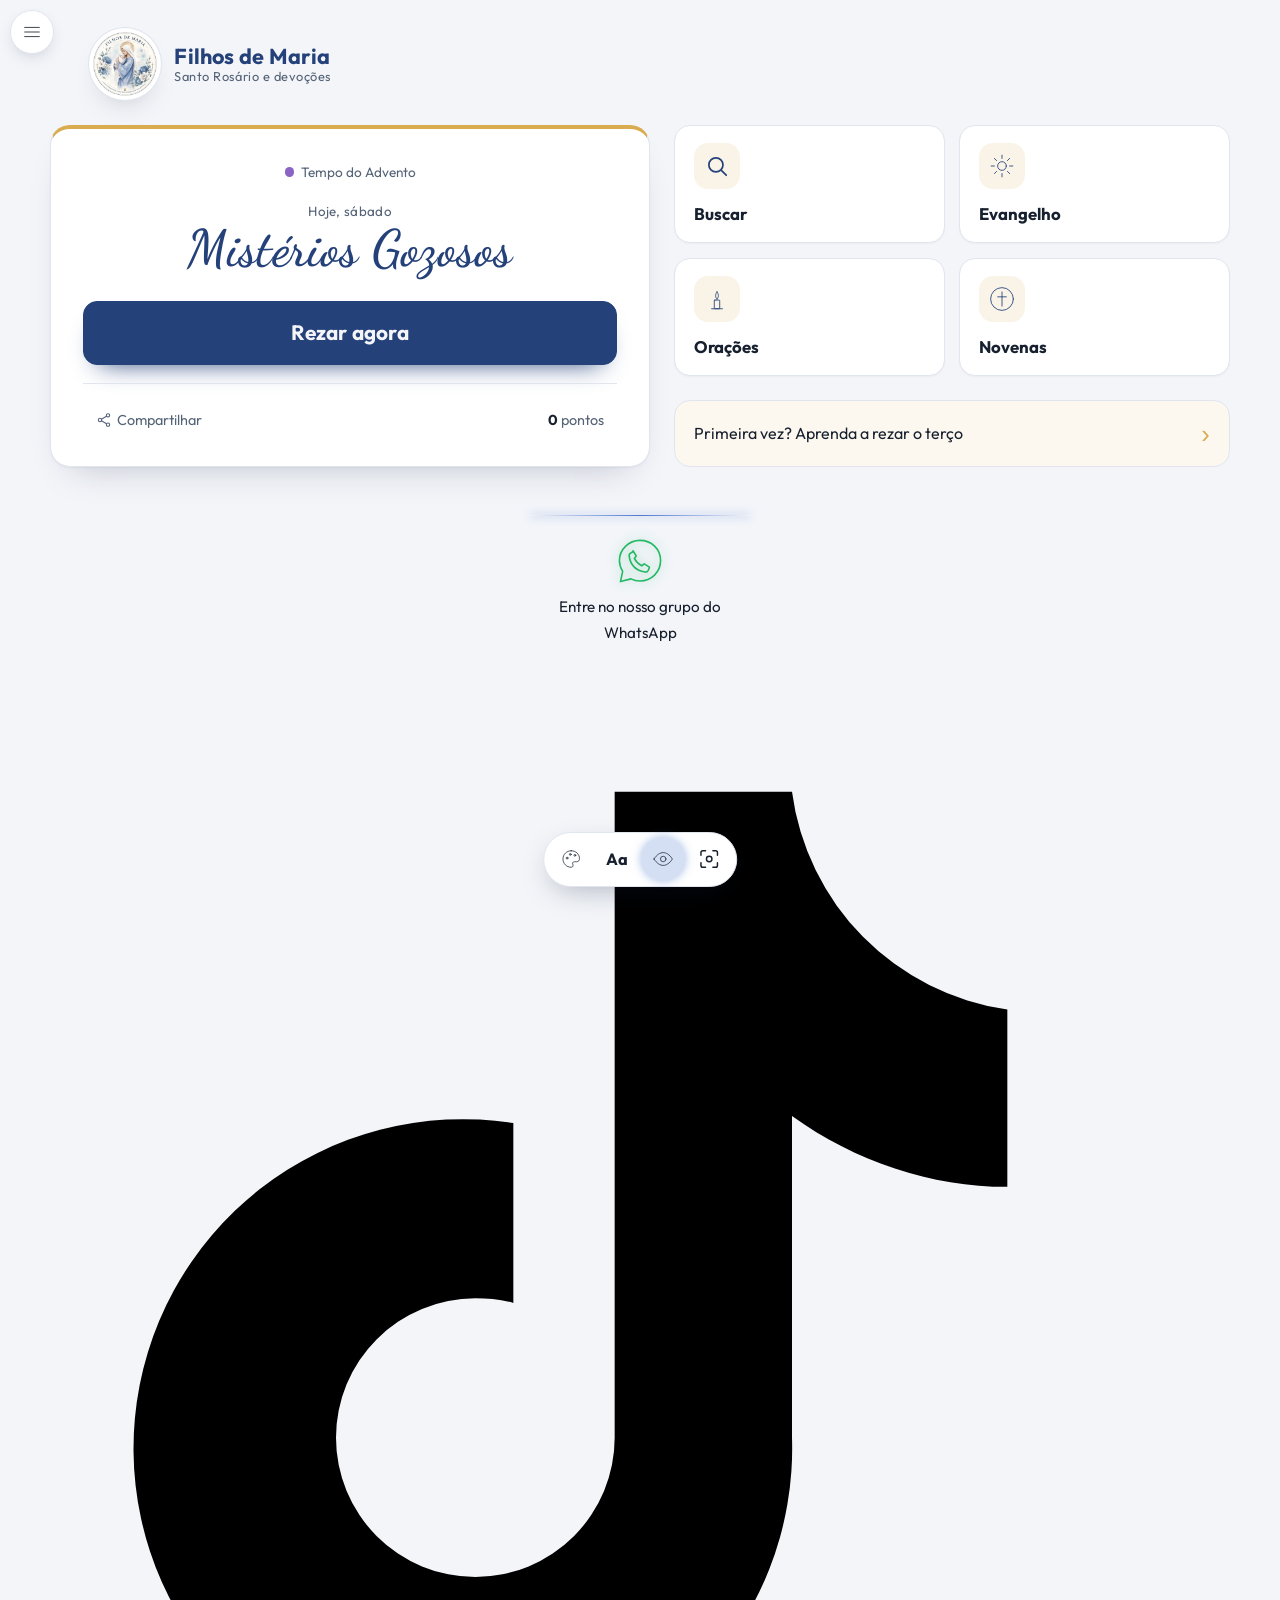
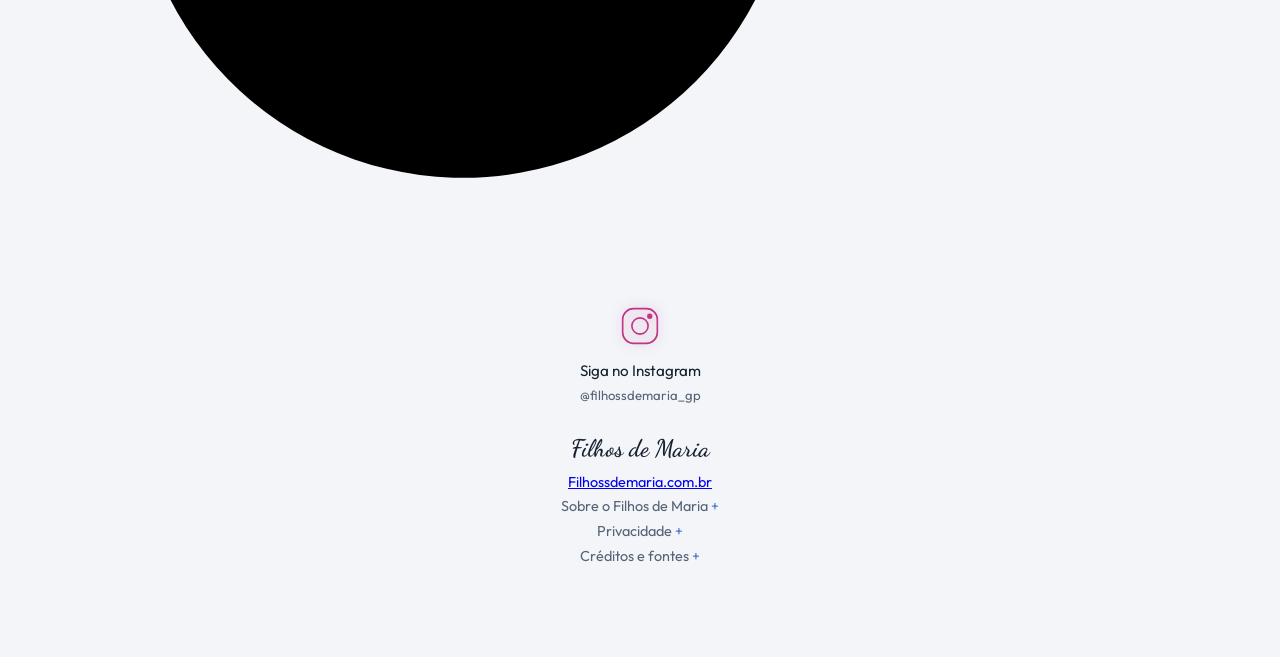
==== commit 2e9a4b55: "Update index.html" ====
--- a/public/index.html
+++ b/public/index.html
@@ -790,7 +790,9 @@
 <footer>
   <div class="redes">
 <a class="grupo" href="https://chat.whatsapp.com/IBENVrGTmVwHqc5P4eUObX?s=cl&amp;p=a&amp;mlu=0" target="_blank" rel="noopener noreferrer" aria-label="Entrar no grupo do WhatsApp Filhos de Maria"><svg viewBox="0 0 48 48" aria-hidden="true"><path d="M24 5C13.5 5 5 13.3 5 23.6c0 3.7 1.1 7.1 3 10L6 43l9.7-2.5c2.4 1.3 5.1 2 8.3 2 10.5 0 19-8.3 19-18.9S34.5 5 24 5Z"/><path d="M17.5 14.5l3 4.8-1.7 2.3c1.6 3.2 3.6 5.2 6.8 6.8l2.3-1.7 4.8 3-.9 2.6c-.5 1.3-1.8 2.1-3.2 1.9-8-1.2-13.4-6.6-14.6-14.6-.2-1.4.6-2.7 1.9-3.2l1.6-.9Z"/></svg><span>Entre no nosso grupo do WhatsApp</span></a>
-<a class="grupo insta" href="https://www.tiktok.com/@filhoss_de_maria?_r=1&_t=ZS-9B0ElB79p7k" target="_blank" rel="noopener noreferrer" aria-label="Seguir o Filhos de Maria no TikTok: @filhoss_de_maria"><svg viewBox="0 0 48 48" aria-hidden="true"><rect x="8" y="8" width="32" height="32" rx="10"/><circle cx="24" cy="24" r="7.5"/><circle cx="33" cy="15" r="1.7"/></svg><span>Siga no TikTok<br><small>@filhoss_de_maria</small></span></a>
+<svg viewBox="0 0 48 48" aria-hidden="true">
+    <path d="M30 5h-7v25.5a5.5 5.5 0 1 1-5.5-5.5c.5 0 1 .05 1.5.18v-7.1a13 13 0 1 0 11 12.42V17.8c2.5 1.8 5.5 2.8 8.5 2.8v-7a10 10 0 0 1-8.5-8.6Z"/>
+</svg>
 <a class="grupo insta" href="https://www.instagram.com/filhossdemaria_gp/" target="_blank" rel="noopener noreferrer" aria-label="Seguir o Filhos de Maria no Instagram: @filhossdemaria_gp"><svg viewBox="0 0 48 48" aria-hidden="true"><rect x="8" y="8" width="32" height="32" rx="10"/><circle cx="24" cy="24" r="7.5"/><circle cx="33" cy="15" r="1.7"/></svg><span>Siga no Instagram<br><small>@filhossdemaria_gp</small></span></a>
 </div>
   <span>Filhos de Maria</span>
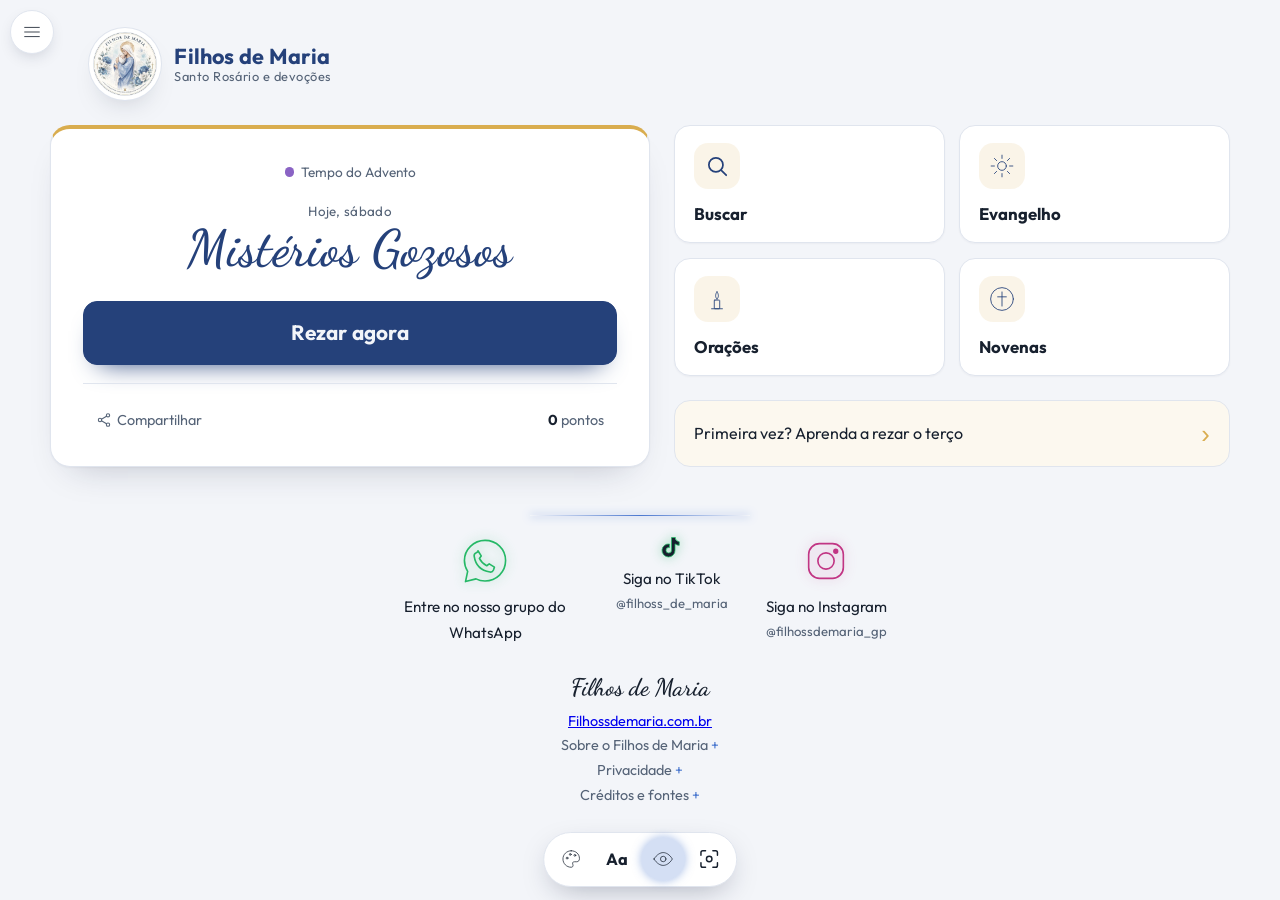
==== commit 3889838d: "Update index.html" ====
--- a/public/index.html
+++ b/public/index.html
@@ -790,9 +790,24 @@
 <footer>
   <div class="redes">
 <a class="grupo" href="https://chat.whatsapp.com/IBENVrGTmVwHqc5P4eUObX?s=cl&amp;p=a&amp;mlu=0" target="_blank" rel="noopener noreferrer" aria-label="Entrar no grupo do WhatsApp Filhos de Maria"><svg viewBox="0 0 48 48" aria-hidden="true"><path d="M24 5C13.5 5 5 13.3 5 23.6c0 3.7 1.1 7.1 3 10L6 43l9.7-2.5c2.4 1.3 5.1 2 8.3 2 10.5 0 19-8.3 19-18.9S34.5 5 24 5Z"/><path d="M17.5 14.5l3 4.8-1.7 2.3c1.6 3.2 3.6 5.2 6.8 6.8l2.3-1.7 4.8 3-.9 2.6c-.5 1.3-1.8 2.1-3.2 1.9-8-1.2-13.4-6.6-14.6-14.6-.2-1.4.6-2.7 1.9-3.2l1.6-.9Z"/></svg><span>Entre no nosso grupo do WhatsApp</span></a>
-<svg viewBox="0 0 48 48" aria-hidden="true">
-    <path d="M30 5h-7v25.5a5.5 5.5 0 1 1-5.5-5.5c.5 0 1 .05 1.5.18v-7.1a13 13 0 1 0 11 12.42V17.8c2.5 1.8 5.5 2.8 8.5 2.8v-7a10 10 0 0 1-8.5-8.6Z"/>
-</svg>
+<a class="grupo TikTok"
+   href="https://www.tiktok.com/@filhoss_de_maria?_r=1&_t=ZS-9B0ElB79p7k"
+   target="_blank"
+   rel="noopener noreferrer"
+   aria-label="Seguir o Filhos de Maria no TikTok">
+
+    <svg viewBox="0 0 48 48" aria-hidden="true"
+         width="24" height="24"
+         style="width:24px;height:24px;flex-shrink:0;">
+        <path fill="currentColor"
+              d="M30 5h-7v25.5a5.5 5.5 0 1 1-5.5-5.5c.5 0 1 .05 1.5.18v-7.1a13 13 0 1 0 11 12.42V17.8c2.5 1.8 5.5 2.8 8.5 2.8v-7a10 10 0 0 1-8.5-8.6Z"/>
+    </svg>
+
+    <span>
+        Siga no TikTok<br>
+        <small>@filhoss_de_maria</small>
+    </span>
+</a>
 <a class="grupo insta" href="https://www.instagram.com/filhossdemaria_gp/" target="_blank" rel="noopener noreferrer" aria-label="Seguir o Filhos de Maria no Instagram: @filhossdemaria_gp"><svg viewBox="0 0 48 48" aria-hidden="true"><rect x="8" y="8" width="32" height="32" rx="10"/><circle cx="24" cy="24" r="7.5"/><circle cx="33" cy="15" r="1.7"/></svg><span>Siga no Instagram<br><small>@filhossdemaria_gp</small></span></a>
 </div>
   <span>Filhos de Maria</span>
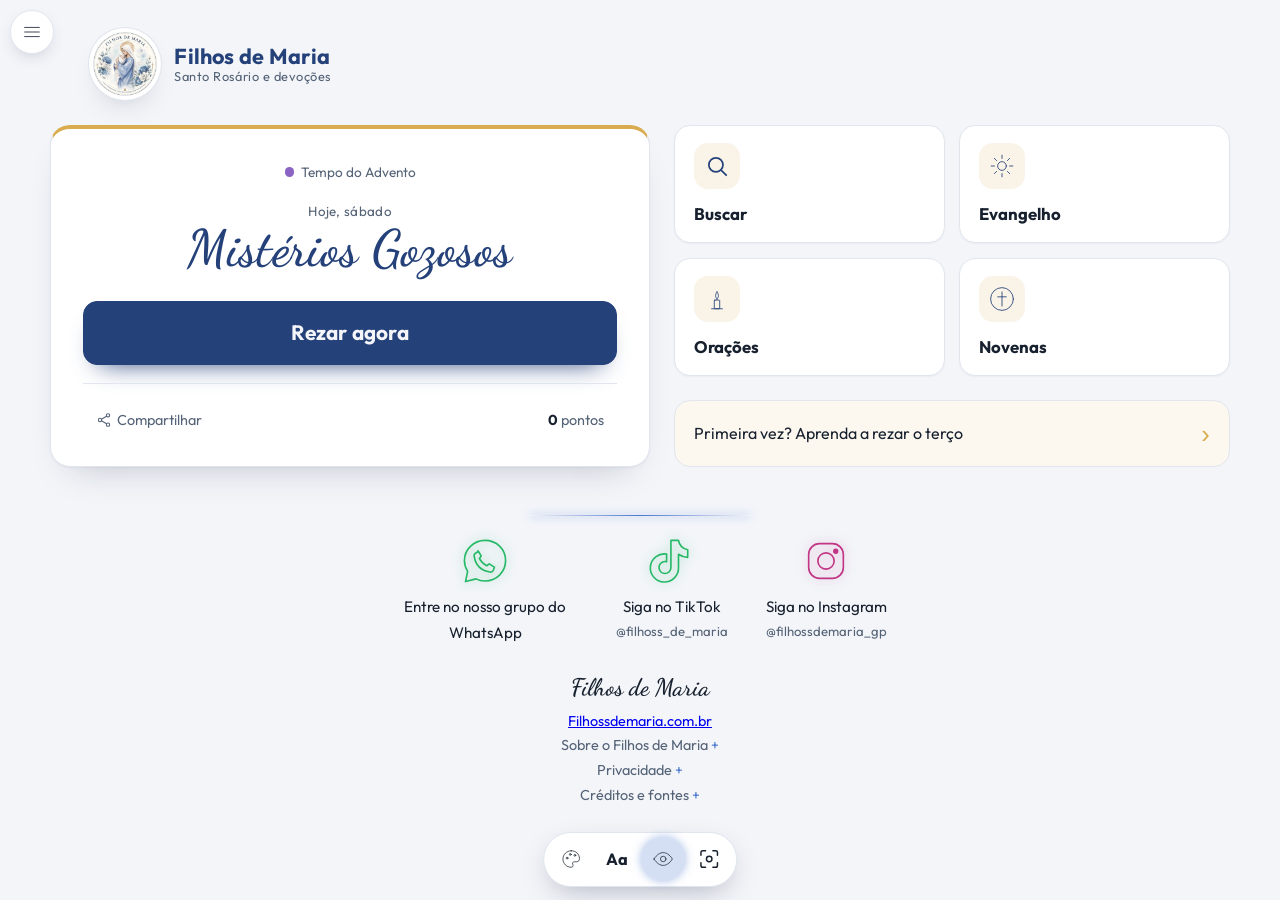
==== commit 2e9ef0a0: "Update index.html" ====
--- a/public/index.html
+++ b/public/index.html
@@ -1,4 +1,4 @@
-<!DOCTYPE html>
+ <!DOCTYPE html>
 <html lang="pt-BR">
 <head>
 <meta charset="utf-8">
@@ -790,24 +790,9 @@
 <footer>
   <div class="redes">
 <a class="grupo" href="https://chat.whatsapp.com/IBENVrGTmVwHqc5P4eUObX?s=cl&amp;p=a&amp;mlu=0" target="_blank" rel="noopener noreferrer" aria-label="Entrar no grupo do WhatsApp Filhos de Maria"><svg viewBox="0 0 48 48" aria-hidden="true"><path d="M24 5C13.5 5 5 13.3 5 23.6c0 3.7 1.1 7.1 3 10L6 43l9.7-2.5c2.4 1.3 5.1 2 8.3 2 10.5 0 19-8.3 19-18.9S34.5 5 24 5Z"/><path d="M17.5 14.5l3 4.8-1.7 2.3c1.6 3.2 3.6 5.2 6.8 6.8l2.3-1.7 4.8 3-.9 2.6c-.5 1.3-1.8 2.1-3.2 1.9-8-1.2-13.4-6.6-14.6-14.6-.2-1.4.6-2.7 1.9-3.2l1.6-.9Z"/></svg><span>Entre no nosso grupo do WhatsApp</span></a>
-<a class="grupo TikTok"
-   href="https://www.tiktok.com/@filhoss_de_maria?_r=1&_t=ZS-9B0ElB79p7k"
-   target="_blank"
-   rel="noopener noreferrer"
-   aria-label="Seguir o Filhos de Maria no TikTok">
-
-    <svg viewBox="0 0 48 48" aria-hidden="true"
-         width="24" height="24"
-         style="width:24px;height:24px;flex-shrink:0;">
-        <path fill="currentColor"
-              d="M30 5h-7v25.5a5.5 5.5 0 1 1-5.5-5.5c.5 0 1 .05 1.5.18v-7.1a13 13 0 1 0 11 12.42V17.8c2.5 1.8 5.5 2.8 8.5 2.8v-7a10 10 0 0 1-8.5-8.6Z"/>
-    </svg>
-
-    <span>
-        Siga no TikTok<br>
-        <small>@filhoss_de_maria</small>
-    </span>
-</a>
+<a class="grupo TikTok" href="https://www.tiktok.com/@filhoss_de_maria?_r=1&_t=ZS-9B0ElB79p7k" target="_blank" rel="noopener noreferrer" aria-label="Seguir o Filhos de Maria no TikTok: @filhoss_de_maria"><svg viewBox="0 0 48 48" aria-hidden="true">
+    <path d="M30 5h-7v25a5.5 5.5 0 1 1-5.5-5.5c.5 0 1 .05 1.5.18v-7.1a13 13 0 1 0 11 12.42V17.8c2.5 1.8 5.5 2.8 8.5 2.8v-7a10 10 0 0 1-8.5-8.6Z"/>
+</svg><span>Siga no TikTok<br><small>@filhoss_de_maria</small></span></a>
 <a class="grupo insta" href="https://www.instagram.com/filhossdemaria_gp/" target="_blank" rel="noopener noreferrer" aria-label="Seguir o Filhos de Maria no Instagram: @filhossdemaria_gp"><svg viewBox="0 0 48 48" aria-hidden="true"><rect x="8" y="8" width="32" height="32" rx="10"/><circle cx="24" cy="24" r="7.5"/><circle cx="33" cy="15" r="1.7"/></svg><span>Siga no Instagram<br><small>@filhossdemaria_gp</small></span></a>
 </div>
   <span>Filhos de Maria</span>
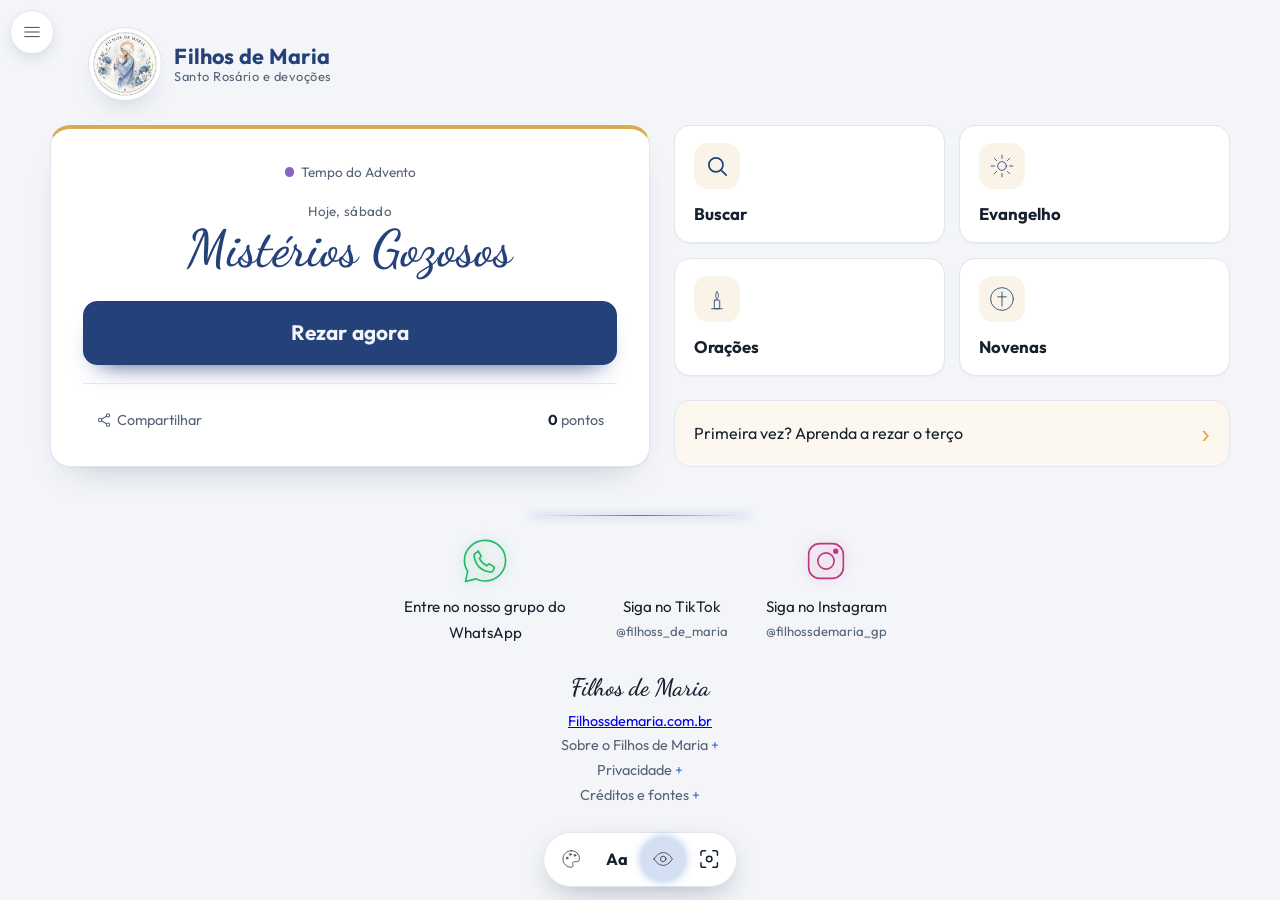
==== commit 8ad845d5: "Update index.html" ====
--- a/public/index.html
+++ b/public/index.html
@@ -791,7 +791,7 @@
   <div class="redes">
 <a class="grupo" href="https://chat.whatsapp.com/IBENVrGTmVwHqc5P4eUObX?s=cl&amp;p=a&amp;mlu=0" target="_blank" rel="noopener noreferrer" aria-label="Entrar no grupo do WhatsApp Filhos de Maria"><svg viewBox="0 0 48 48" aria-hidden="true"><path d="M24 5C13.5 5 5 13.3 5 23.6c0 3.7 1.1 7.1 3 10L6 43l9.7-2.5c2.4 1.3 5.1 2 8.3 2 10.5 0 19-8.3 19-18.9S34.5 5 24 5Z"/><path d="M17.5 14.5l3 4.8-1.7 2.3c1.6 3.2 3.6 5.2 6.8 6.8l2.3-1.7 4.8 3-.9 2.6c-.5 1.3-1.8 2.1-3.2 1.9-8-1.2-13.4-6.6-14.6-14.6-.2-1.4.6-2.7 1.9-3.2l1.6-.9Z"/></svg><span>Entre no nosso grupo do WhatsApp</span></a>
 <a class="grupo TikTok" href="https://www.tiktok.com/@filhoss_de_maria?_r=1&_t=ZS-9B0ElB79p7k" target="_blank" rel="noopener noreferrer" aria-label="Seguir o Filhos de Maria no TikTok: @filhoss_de_maria"><svg viewBox="0 0 48 48" aria-hidden="true">
-    <path d="M30 5h-7v25a5.5 5.5 0 1 1-5.5-5.5c.5 0 1 .05 1.5.18v-7.1a13 13 0 1 0 11 12.42V17.8c2.5 1.8 5.5 2.8 8.5 2.8v-7a10 10 0 0 1-8.5-8.6Z"/>
+    <path fill="#A855F7"/>
 </svg><span>Siga no TikTok<br><small>@filhoss_de_maria</small></span></a>
 <a class="grupo insta" href="https://www.instagram.com/filhossdemaria_gp/" target="_blank" rel="noopener noreferrer" aria-label="Seguir o Filhos de Maria no Instagram: @filhossdemaria_gp"><svg viewBox="0 0 48 48" aria-hidden="true"><rect x="8" y="8" width="32" height="32" rx="10"/><circle cx="24" cy="24" r="7.5"/><circle cx="33" cy="15" r="1.7"/></svg><span>Siga no Instagram<br><small>@filhossdemaria_gp</small></span></a>
 </div>
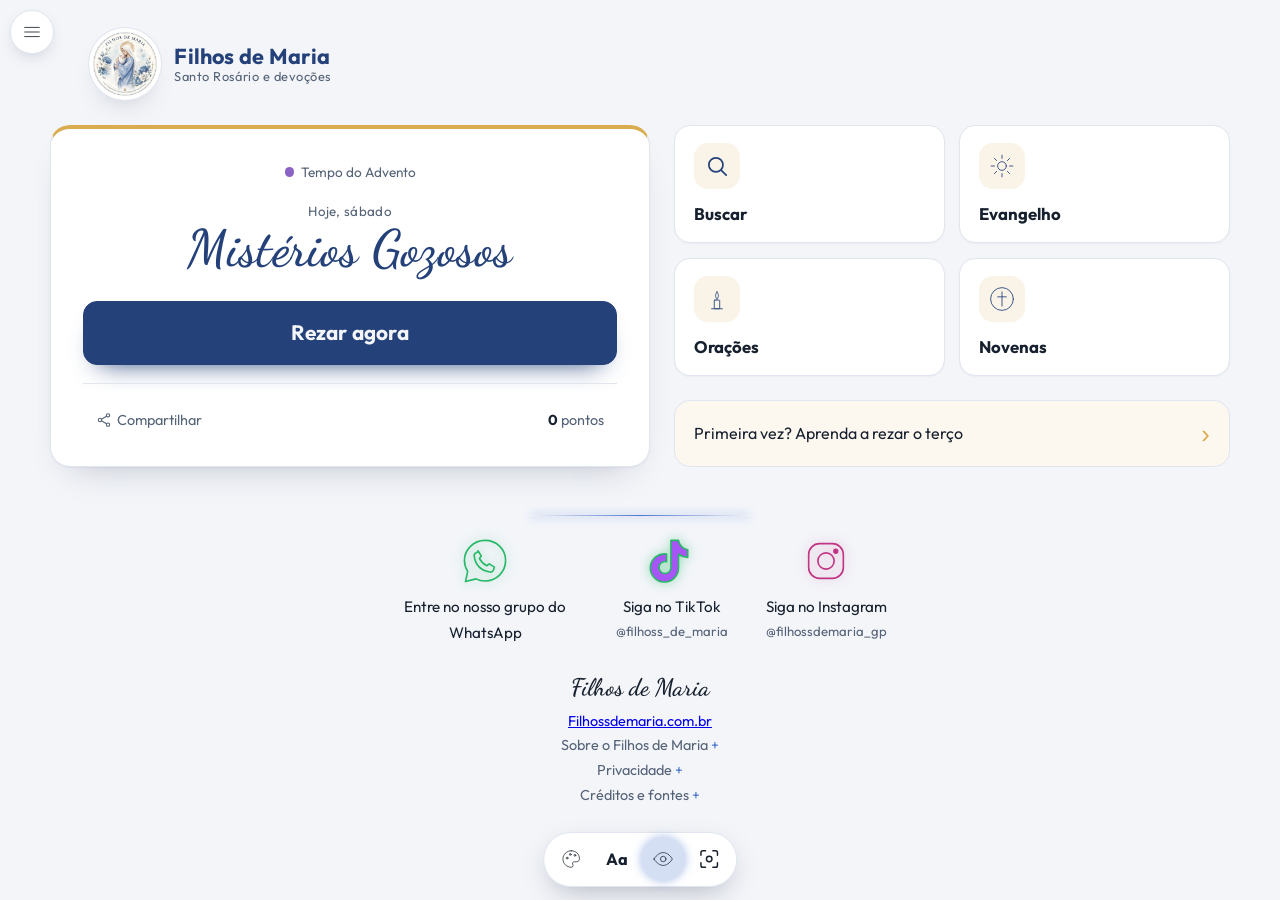
==== commit 5a87b059: "Update index.html" ====
--- a/public/index.html
+++ b/public/index.html
@@ -791,7 +791,7 @@
   <div class="redes">
 <a class="grupo" href="https://chat.whatsapp.com/IBENVrGTmVwHqc5P4eUObX?s=cl&amp;p=a&amp;mlu=0" target="_blank" rel="noopener noreferrer" aria-label="Entrar no grupo do WhatsApp Filhos de Maria"><svg viewBox="0 0 48 48" aria-hidden="true"><path d="M24 5C13.5 5 5 13.3 5 23.6c0 3.7 1.1 7.1 3 10L6 43l9.7-2.5c2.4 1.3 5.1 2 8.3 2 10.5 0 19-8.3 19-18.9S34.5 5 24 5Z"/><path d="M17.5 14.5l3 4.8-1.7 2.3c1.6 3.2 3.6 5.2 6.8 6.8l2.3-1.7 4.8 3-.9 2.6c-.5 1.3-1.8 2.1-3.2 1.9-8-1.2-13.4-6.6-14.6-14.6-.2-1.4.6-2.7 1.9-3.2l1.6-.9Z"/></svg><span>Entre no nosso grupo do WhatsApp</span></a>
 <a class="grupo TikTok" href="https://www.tiktok.com/@filhoss_de_maria?_r=1&_t=ZS-9B0ElB79p7k" target="_blank" rel="noopener noreferrer" aria-label="Seguir o Filhos de Maria no TikTok: @filhoss_de_maria"><svg viewBox="0 0 48 48" aria-hidden="true">
-    <path fill="#A855F7"/>
+    <path fill="#A855F7" d="M30 5h-7v25a5.5 5.5 0 1 1-5.5-5.5c.5 0 1 .05 1.5.18v-7.1a13 13 0 1 0 11 12.42V17.8c2.5 1.8 5.5 2.8 8.5 2.8v-7a10 10 0 0 1-8.5-8.6Z"/>
 </svg><span>Siga no TikTok<br><small>@filhoss_de_maria</small></span></a>
 <a class="grupo insta" href="https://www.instagram.com/filhossdemaria_gp/" target="_blank" rel="noopener noreferrer" aria-label="Seguir o Filhos de Maria no Instagram: @filhossdemaria_gp"><svg viewBox="0 0 48 48" aria-hidden="true"><rect x="8" y="8" width="32" height="32" rx="10"/><circle cx="24" cy="24" r="7.5"/><circle cx="33" cy="15" r="1.7"/></svg><span>Siga no Instagram<br><small>@filhossdemaria_gp</small></span></a>
 </div>
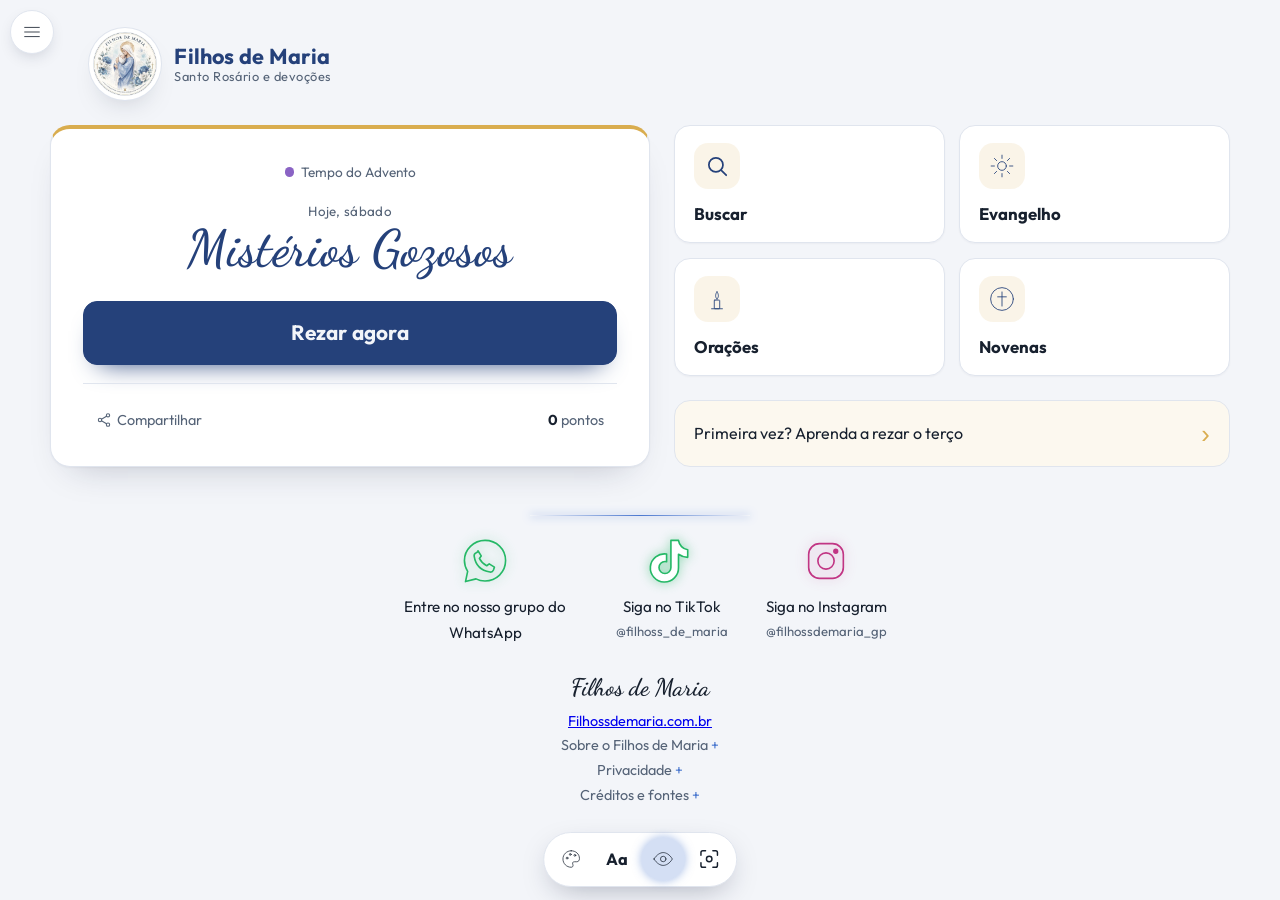
==== commit d220edab: "Update print statement from 'Hello' to 'Goodbye'" ====
--- a/public/index.html
+++ b/public/index.html
@@ -791,7 +791,7 @@
   <div class="redes">
 <a class="grupo" href="https://chat.whatsapp.com/IBENVrGTmVwHqc5P4eUObX?s=cl&amp;p=a&amp;mlu=0" target="_blank" rel="noopener noreferrer" aria-label="Entrar no grupo do WhatsApp Filhos de Maria"><svg viewBox="0 0 48 48" aria-hidden="true"><path d="M24 5C13.5 5 5 13.3 5 23.6c0 3.7 1.1 7.1 3 10L6 43l9.7-2.5c2.4 1.3 5.1 2 8.3 2 10.5 0 19-8.3 19-18.9S34.5 5 24 5Z"/><path d="M17.5 14.5l3 4.8-1.7 2.3c1.6 3.2 3.6 5.2 6.8 6.8l2.3-1.7 4.8 3-.9 2.6c-.5 1.3-1.8 2.1-3.2 1.9-8-1.2-13.4-6.6-14.6-14.6-.2-1.4.6-2.7 1.9-3.2l1.6-.9Z"/></svg><span>Entre no nosso grupo do WhatsApp</span></a>
 <a class="grupo TikTok" href="https://www.tiktok.com/@filhoss_de_maria?_r=1&_t=ZS-9B0ElB79p7k" target="_blank" rel="noopener noreferrer" aria-label="Seguir o Filhos de Maria no TikTok: @filhoss_de_maria"><svg viewBox="0 0 48 48" aria-hidden="true">
-    <path fill="#A855F7" d="M30 5h-7v25a5.5 5.5 0 1 1-5.5-5.5c.5 0 1 .05 1.5.18v-7.1a13 13 0 1 0 11 12.42V17.8c2.5 1.8 5.5 2.8 8.5 2.8v-7a10 10 0 0 1-8.5-8.6Z"/>
+    <path fill="#FFFFFF" d="M30 5h-7v25a5.5 5.5 0 1 1-5.5-5.5c.5 0 1 .05 1.5.18v-7.1a13 13 0 1 0 11 12.42V17.8c2.5 1.8 5.5 2.8 8.5 2.8v-7a10 10 0 0 1-8.5-8.6Z"/>
 </svg><span>Siga no TikTok<br><small>@filhoss_de_maria</small></span></a>
 <a class="grupo insta" href="https://www.instagram.com/filhossdemaria_gp/" target="_blank" rel="noopener noreferrer" aria-label="Seguir o Filhos de Maria no Instagram: @filhossdemaria_gp"><svg viewBox="0 0 48 48" aria-hidden="true"><rect x="8" y="8" width="32" height="32" rx="10"/><circle cx="24" cy="24" r="7.5"/><circle cx="33" cy="15" r="1.7"/></svg><span>Siga no Instagram<br><small>@filhossdemaria_gp</small></span></a>
 </div>
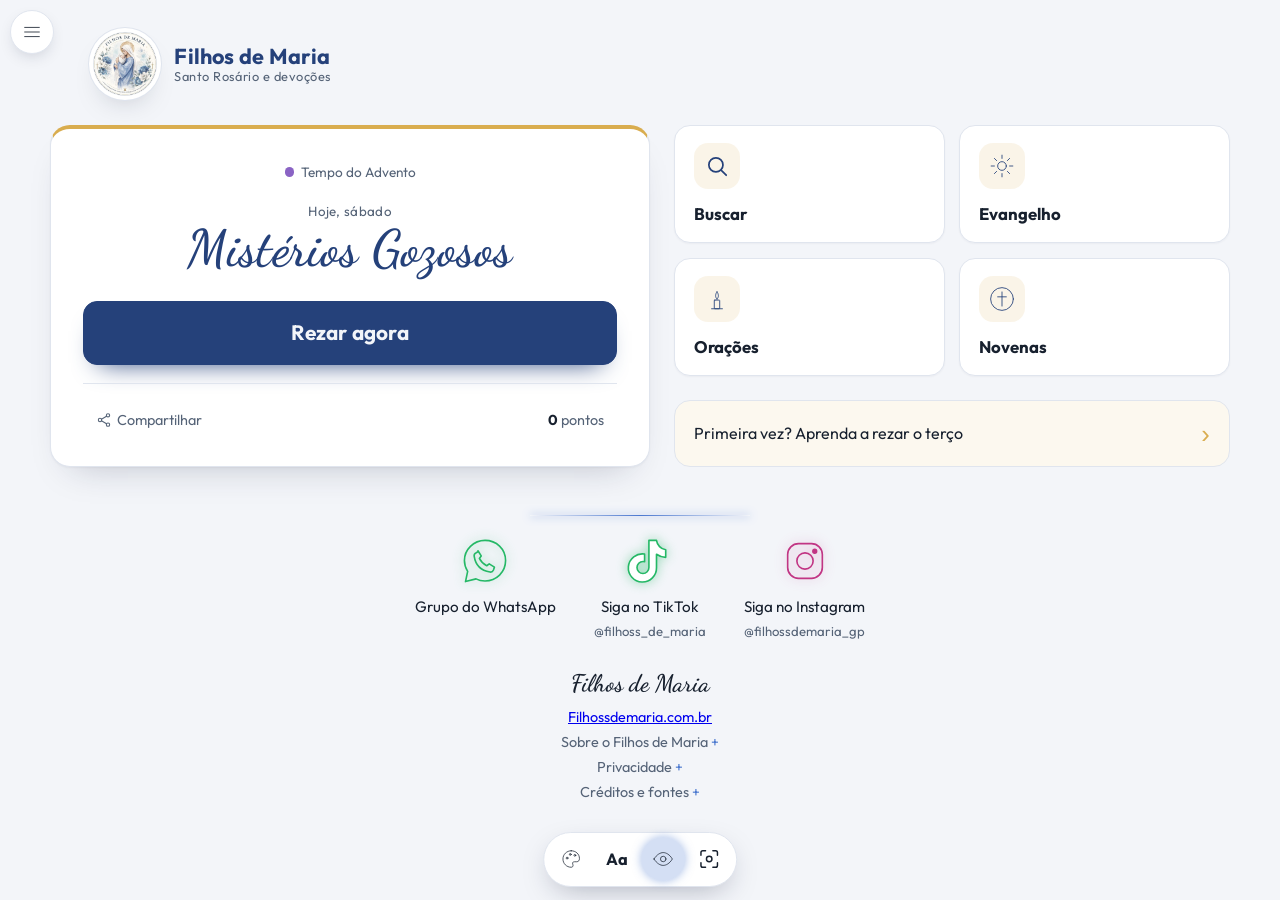
==== commit c64b92e2: "Update print statement from 'Hello' to 'Goodbye'" ====
--- a/public/index.html
+++ b/public/index.html
@@ -789,7 +789,7 @@
 
 <footer>
   <div class="redes">
-<a class="grupo" href="https://chat.whatsapp.com/IBENVrGTmVwHqc5P4eUObX?s=cl&amp;p=a&amp;mlu=0" target="_blank" rel="noopener noreferrer" aria-label="Entrar no grupo do WhatsApp Filhos de Maria"><svg viewBox="0 0 48 48" aria-hidden="true"><path d="M24 5C13.5 5 5 13.3 5 23.6c0 3.7 1.1 7.1 3 10L6 43l9.7-2.5c2.4 1.3 5.1 2 8.3 2 10.5 0 19-8.3 19-18.9S34.5 5 24 5Z"/><path d="M17.5 14.5l3 4.8-1.7 2.3c1.6 3.2 3.6 5.2 6.8 6.8l2.3-1.7 4.8 3-.9 2.6c-.5 1.3-1.8 2.1-3.2 1.9-8-1.2-13.4-6.6-14.6-14.6-.2-1.4.6-2.7 1.9-3.2l1.6-.9Z"/></svg><span>Entre no nosso grupo do WhatsApp</span></a>
+<a class="grupo" href="https://chat.whatsapp.com/IBENVrGTmVwHqc5P4eUObX?s=cl&amp;p=a&amp;mlu=0" target="_blank" rel="noopener noreferrer" aria-label="Entrar no grupo do WhatsApp Filhos de Maria"><svg viewBox="0 0 48 48" aria-hidden="true"><path d="M24 5C13.5 5 5 13.3 5 23.6c0 3.7 1.1 7.1 3 10L6 43l9.7-2.5c2.4 1.3 5.1 2 8.3 2 10.5 0 19-8.3 19-18.9S34.5 5 24 5Z"/><path d="M17.5 14.5l3 4.8-1.7 2.3c1.6 3.2 3.6 5.2 6.8 6.8l2.3-1.7 4.8 3-.9 2.6c-.5 1.3-1.8 2.1-3.2 1.9-8-1.2-13.4-6.6-14.6-14.6-.2-1.4.6-2.7 1.9-3.2l1.6-.9Z"/></svg><span>Grupo do WhatsApp</span></a>
 <a class="grupo TikTok" href="https://www.tiktok.com/@filhoss_de_maria?_r=1&_t=ZS-9B0ElB79p7k" target="_blank" rel="noopener noreferrer" aria-label="Seguir o Filhos de Maria no TikTok: @filhoss_de_maria"><svg viewBox="0 0 48 48" aria-hidden="true">
     <path fill="#FFFFFF" d="M30 5h-7v25a5.5 5.5 0 1 1-5.5-5.5c.5 0 1 .05 1.5.18v-7.1a13 13 0 1 0 11 12.42V17.8c2.5 1.8 5.5 2.8 8.5 2.8v-7a10 10 0 0 1-8.5-8.6Z"/>
 </svg><span>Siga no TikTok<br><small>@filhoss_de_maria</small></span></a>
